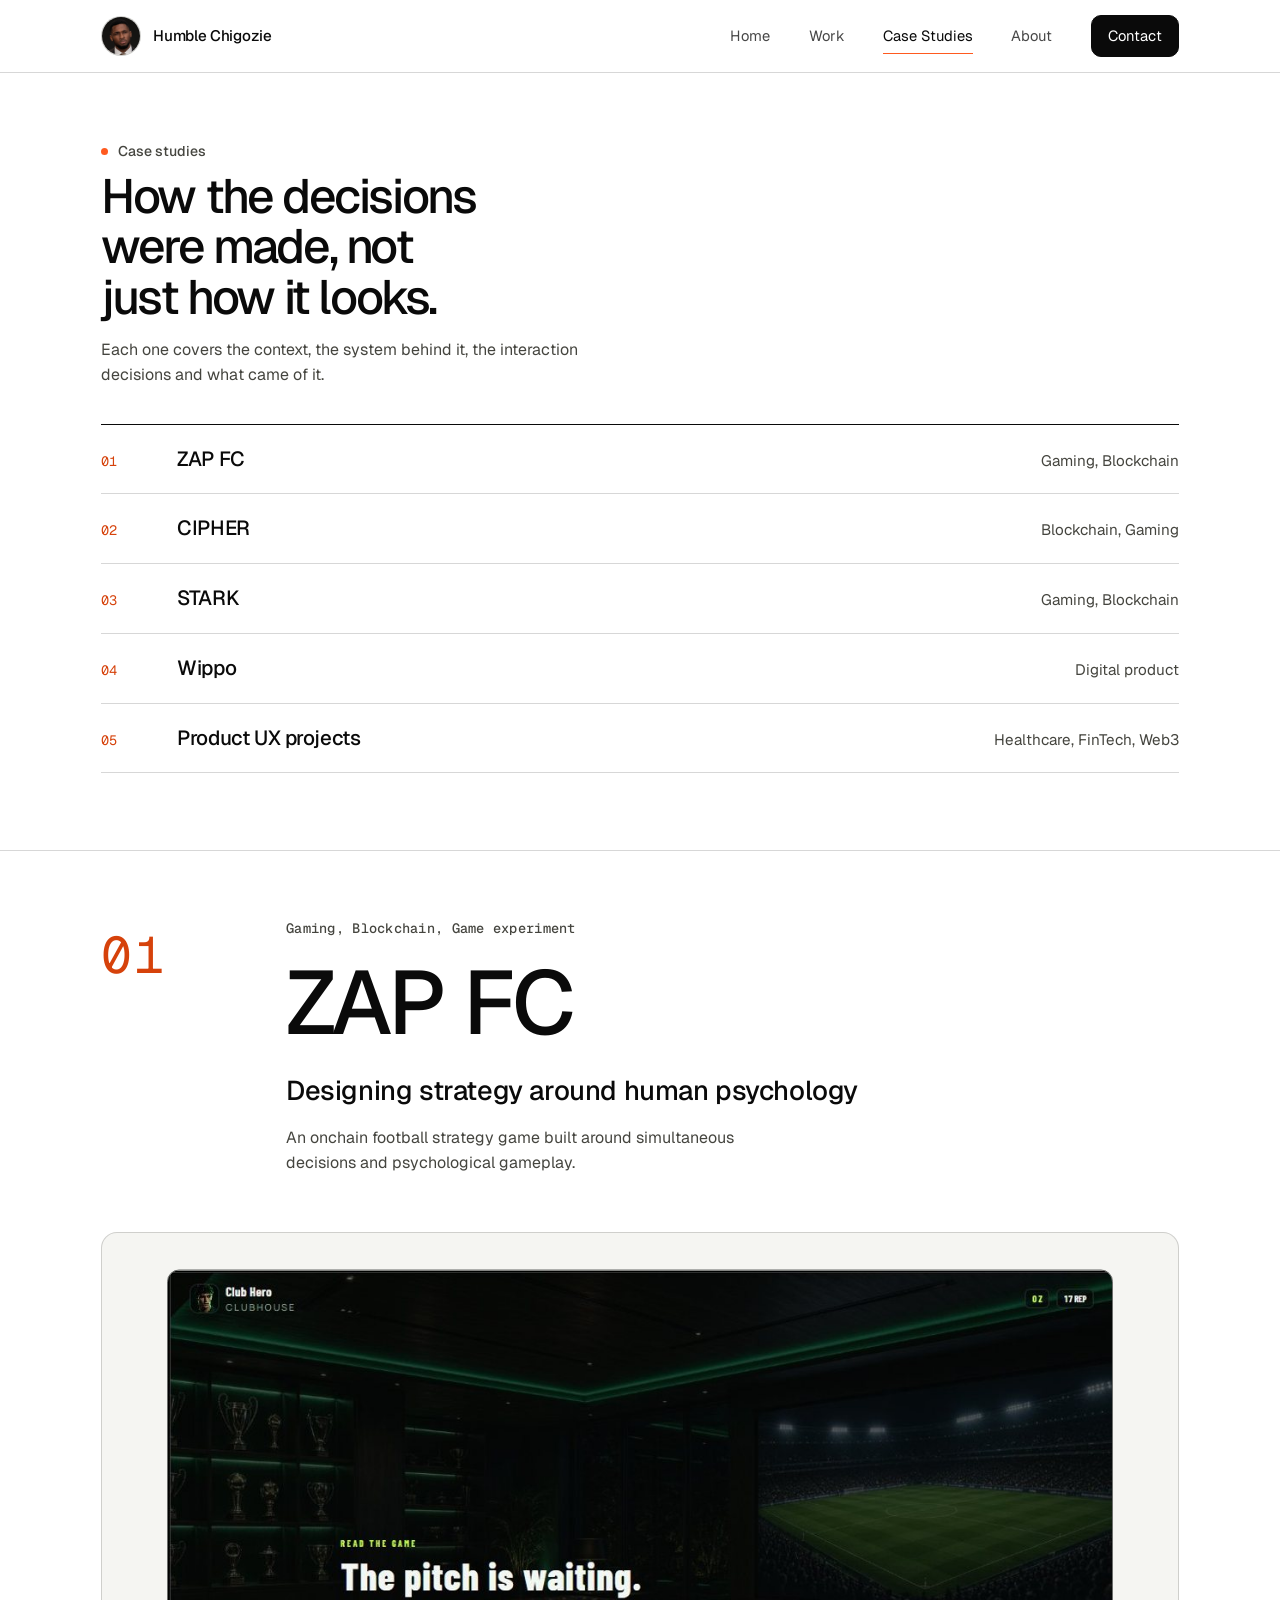
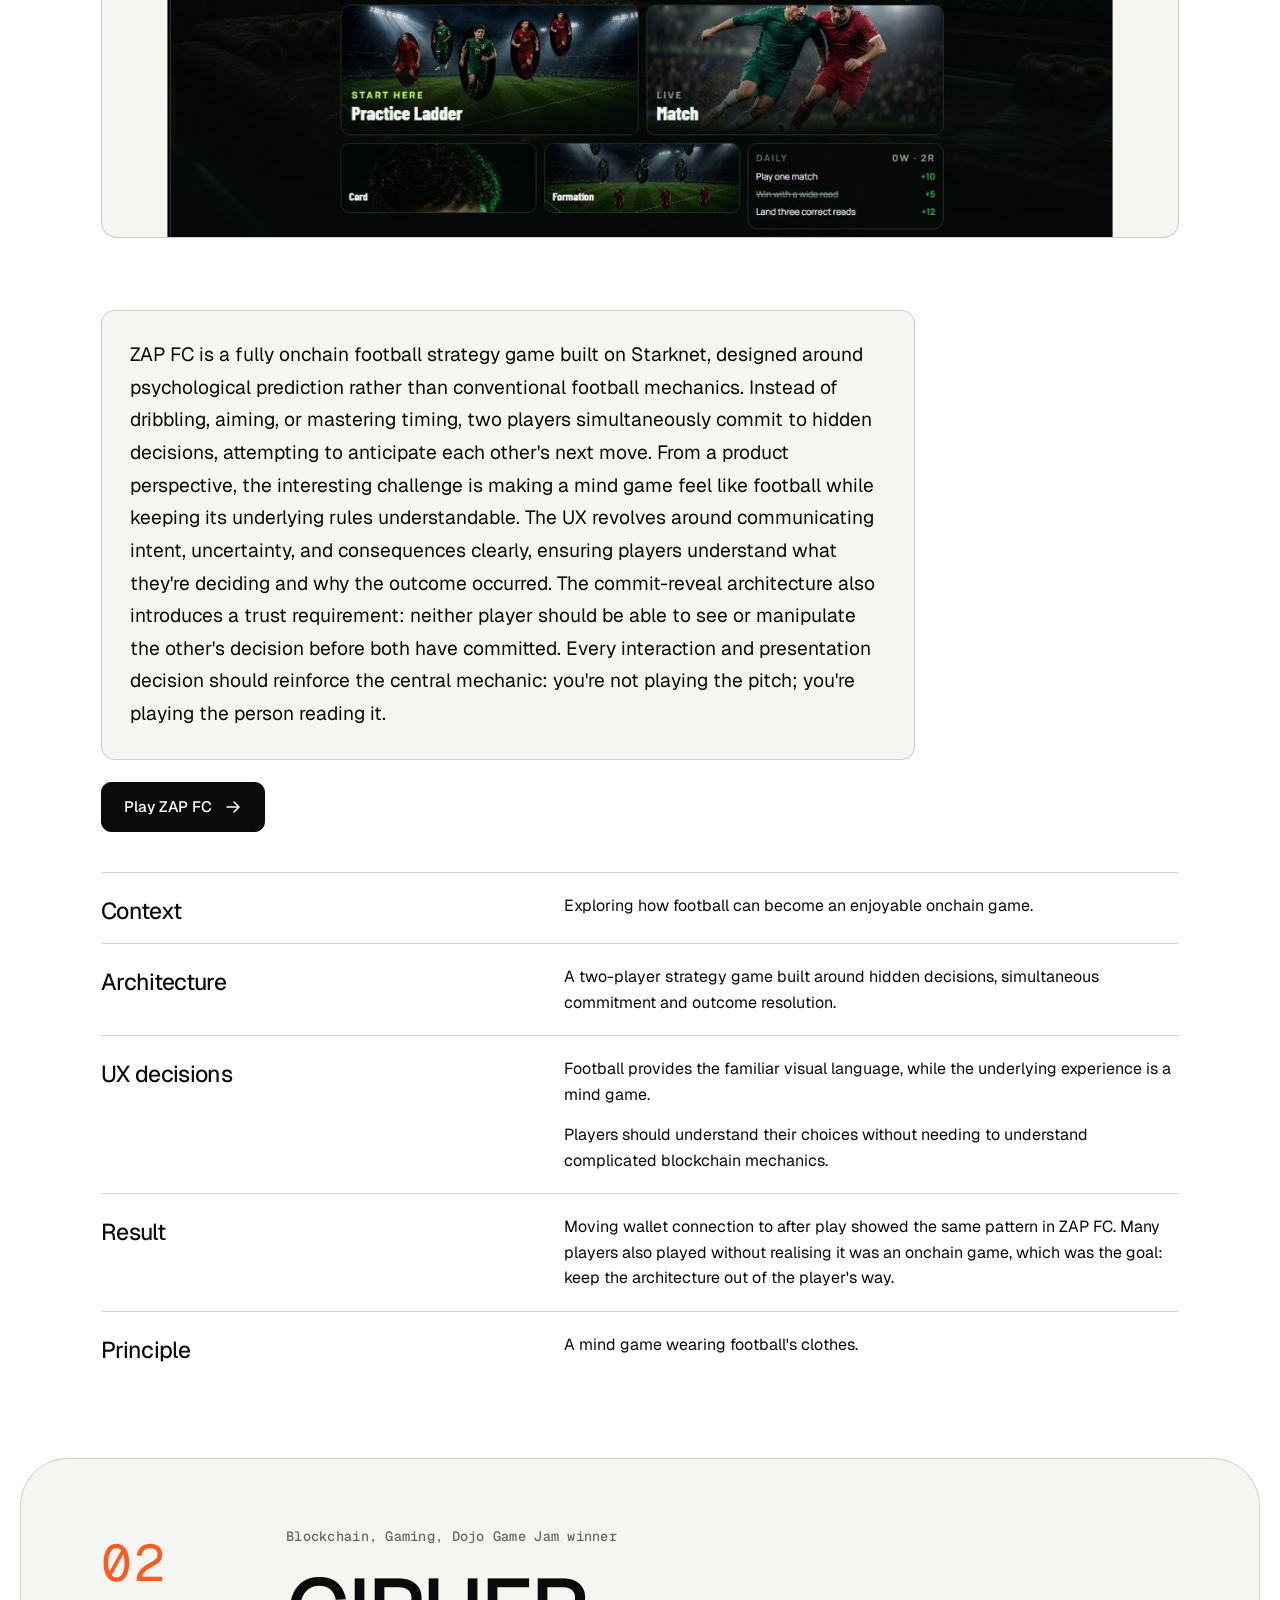
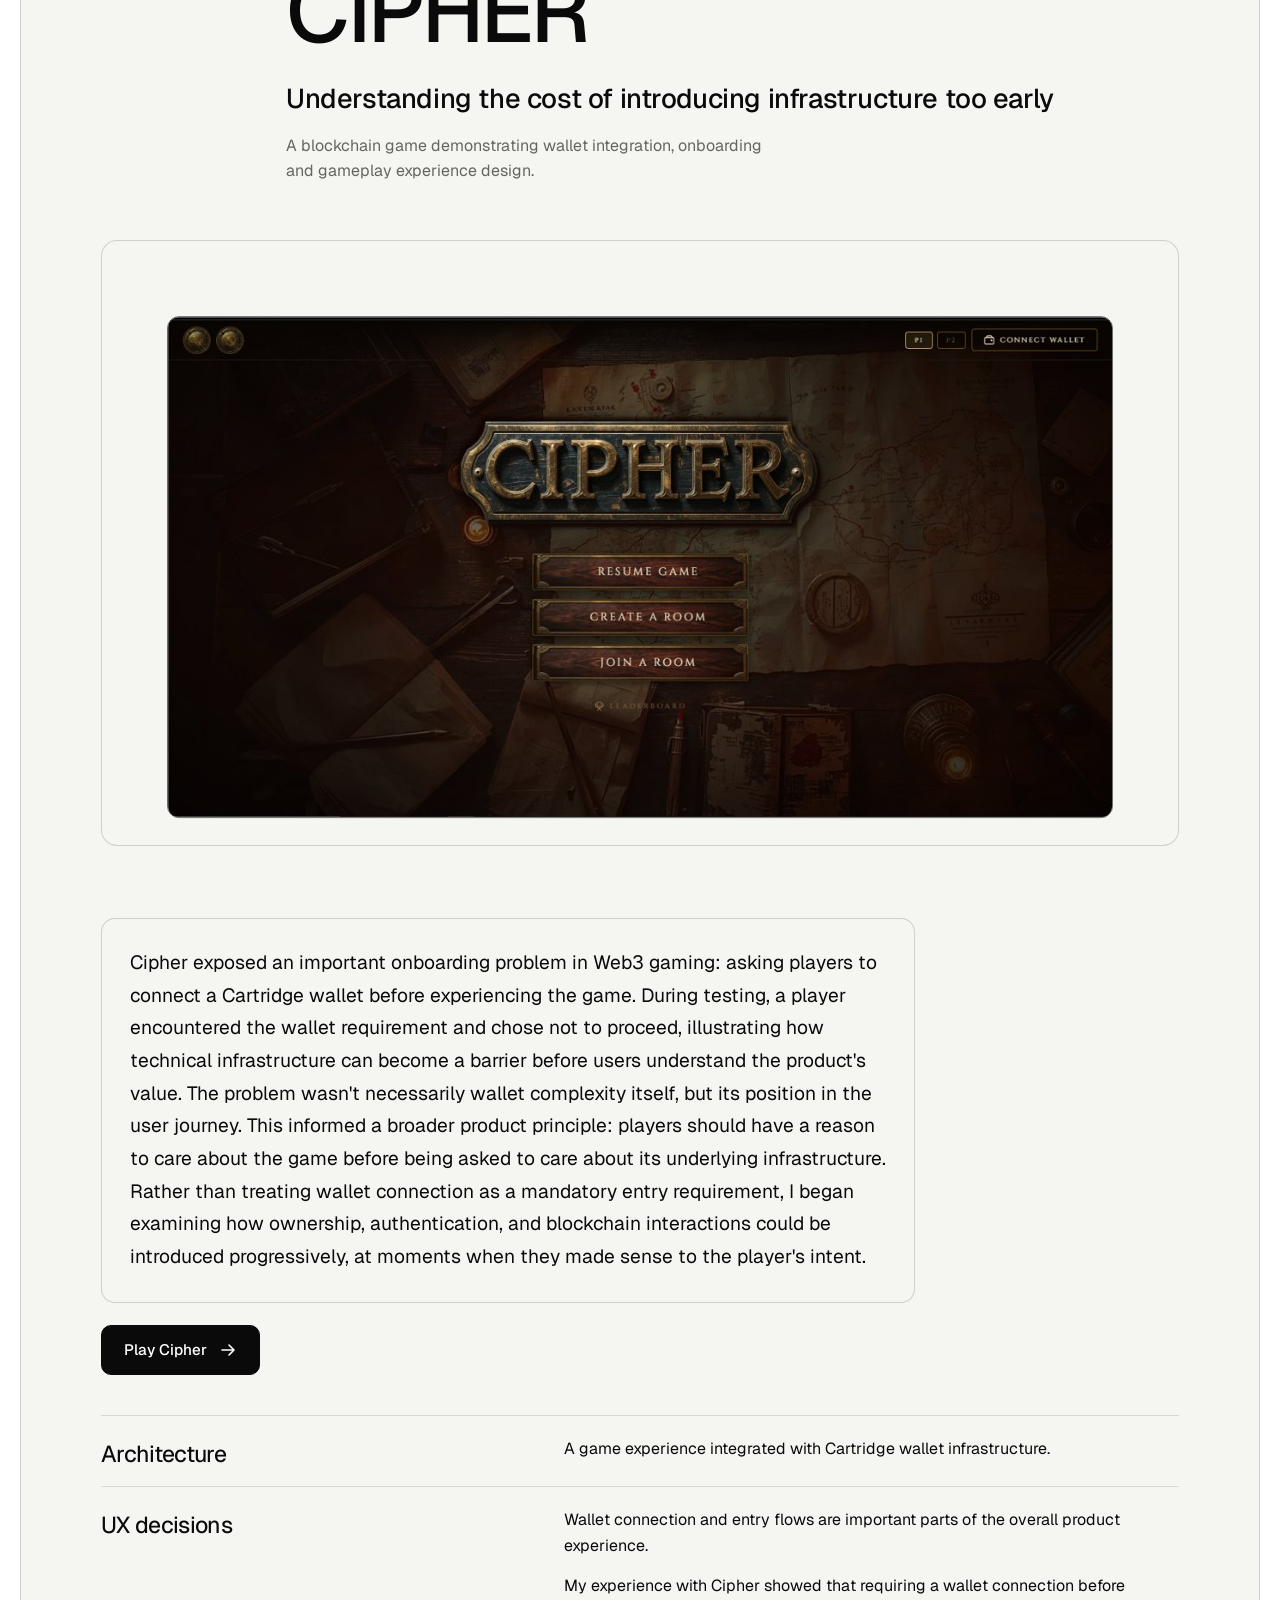
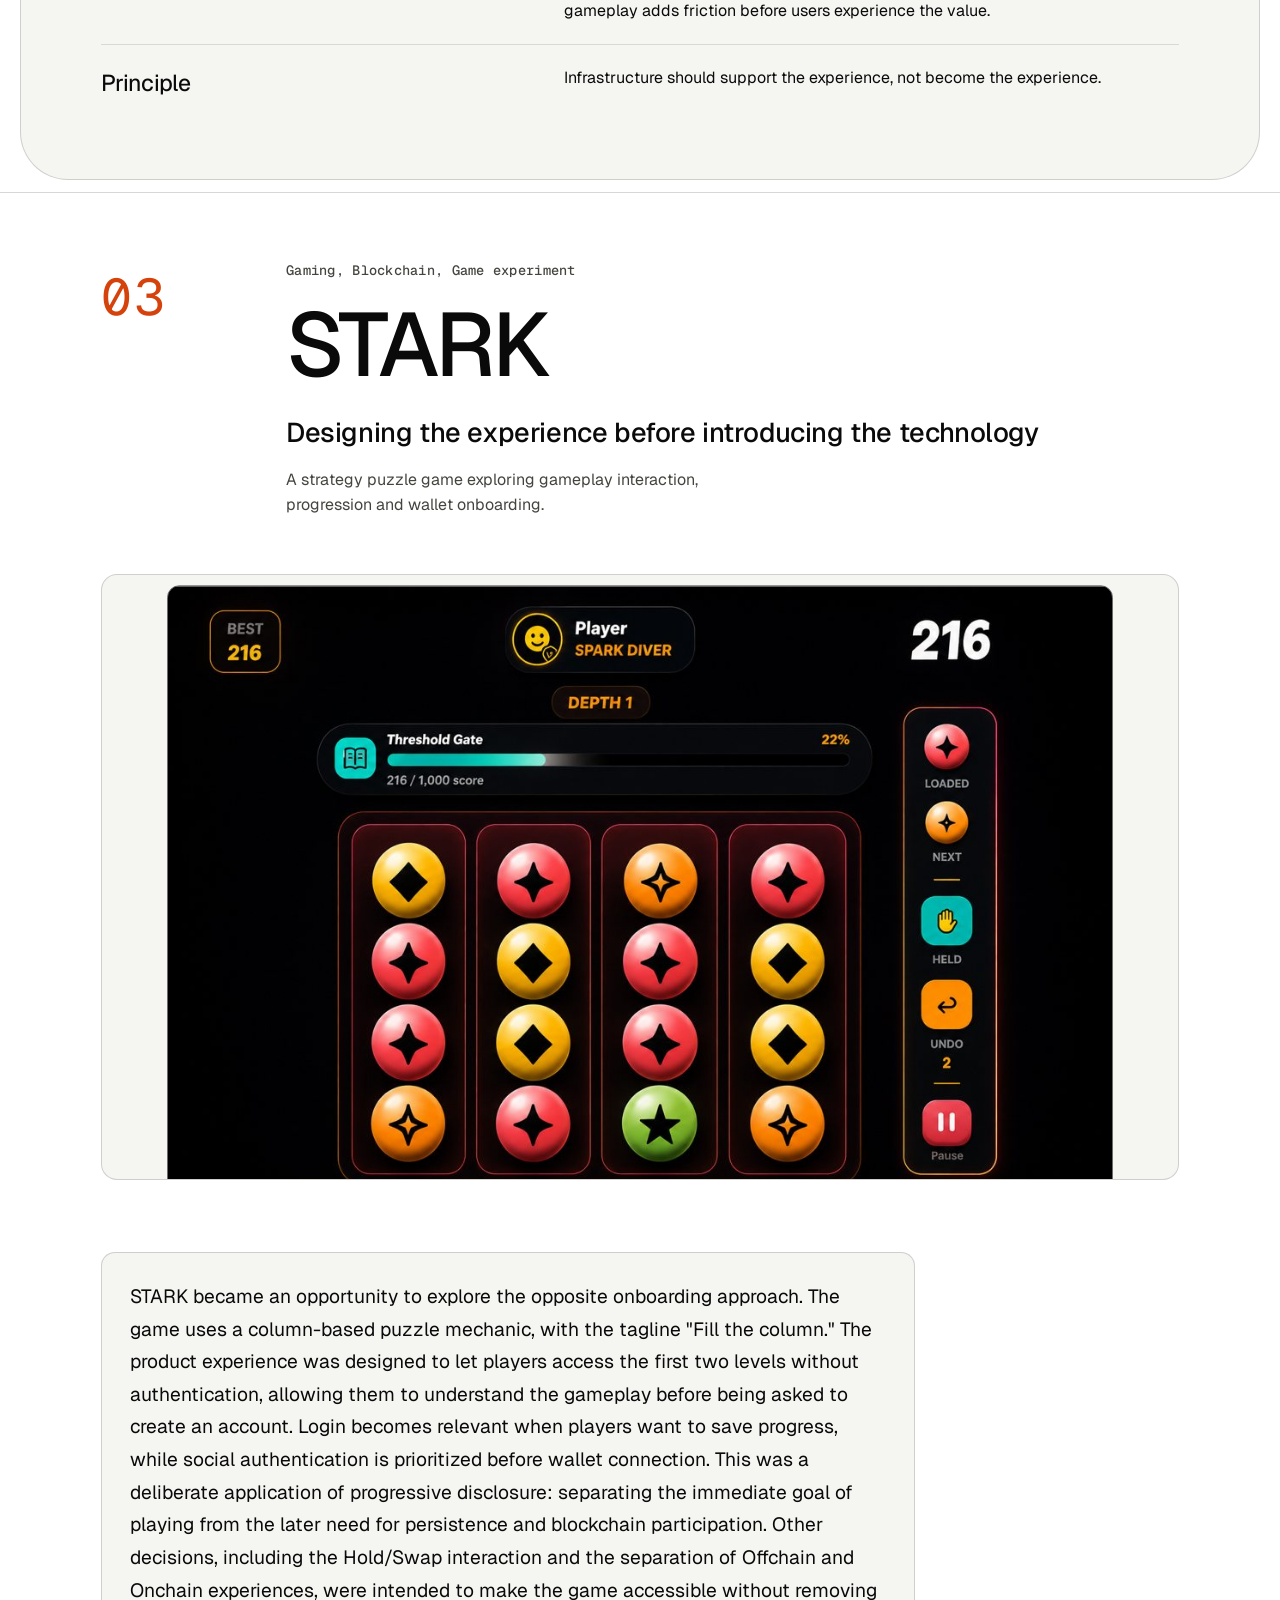
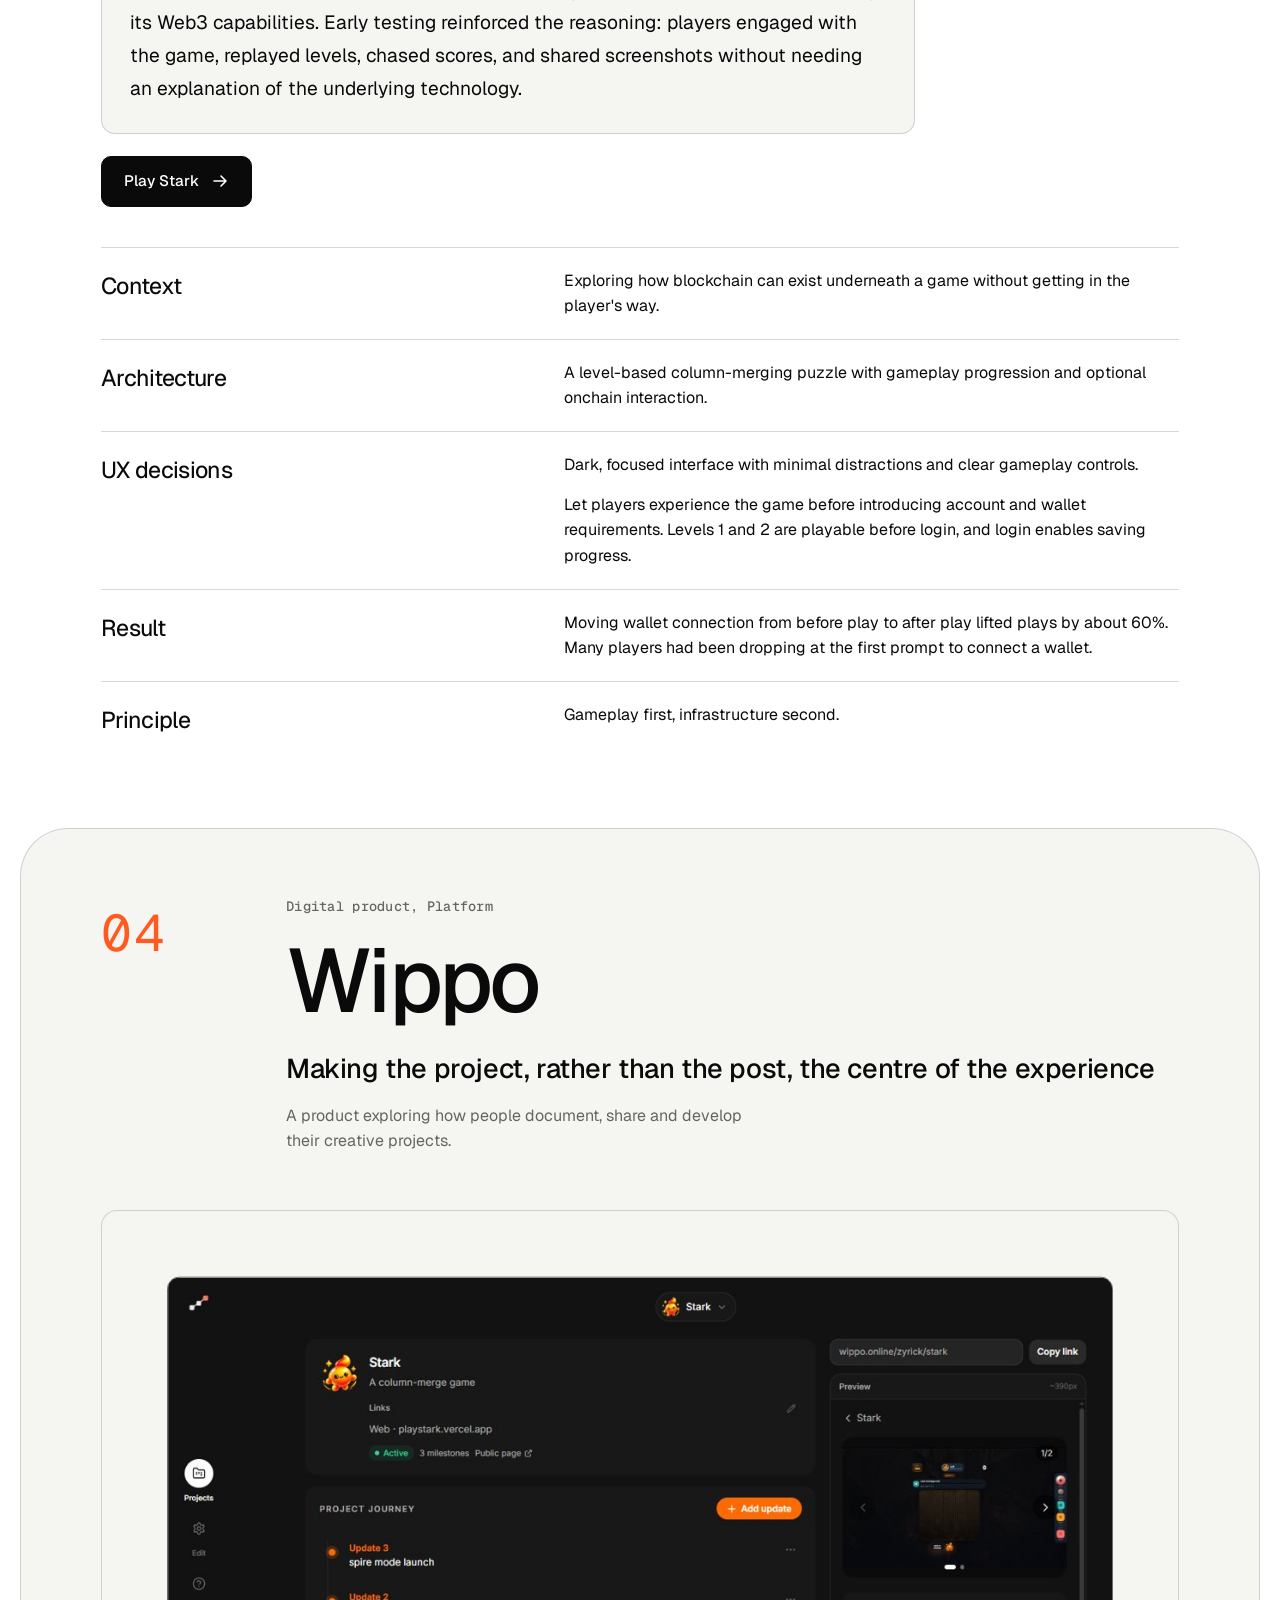
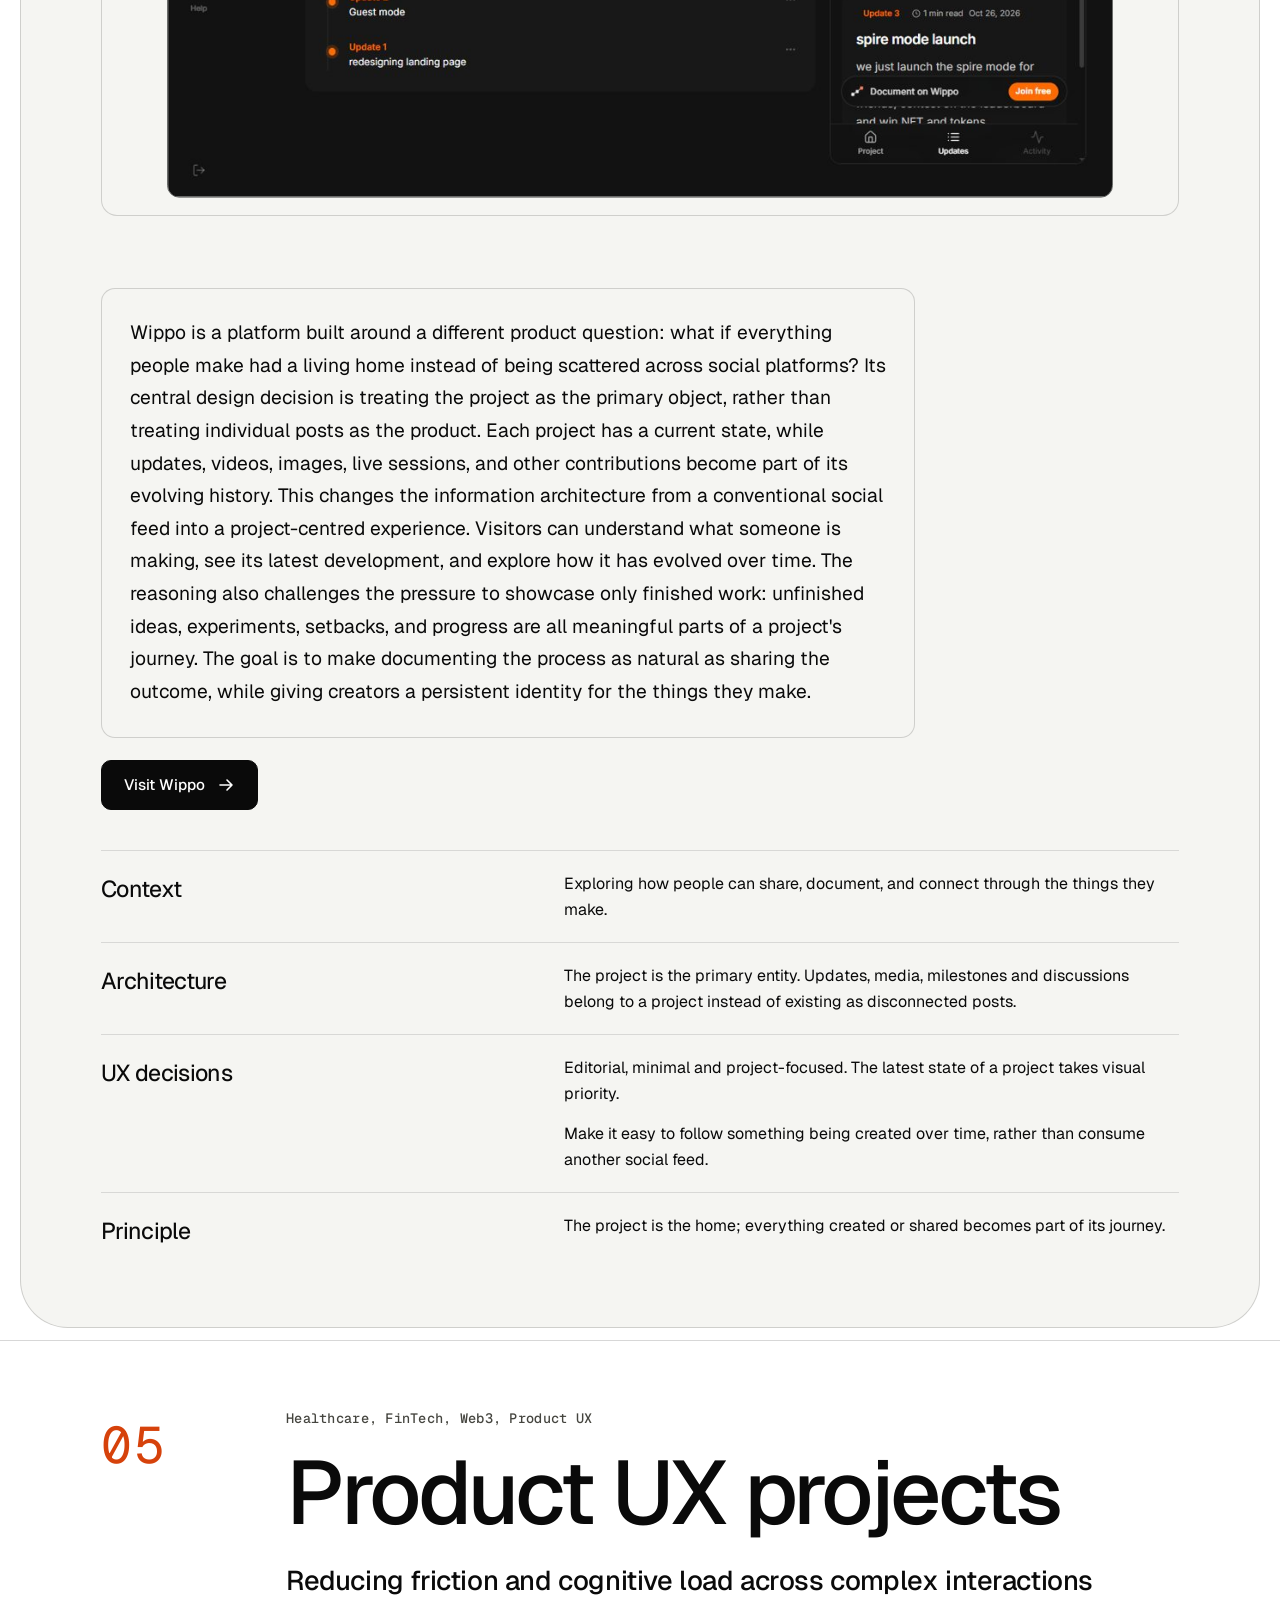
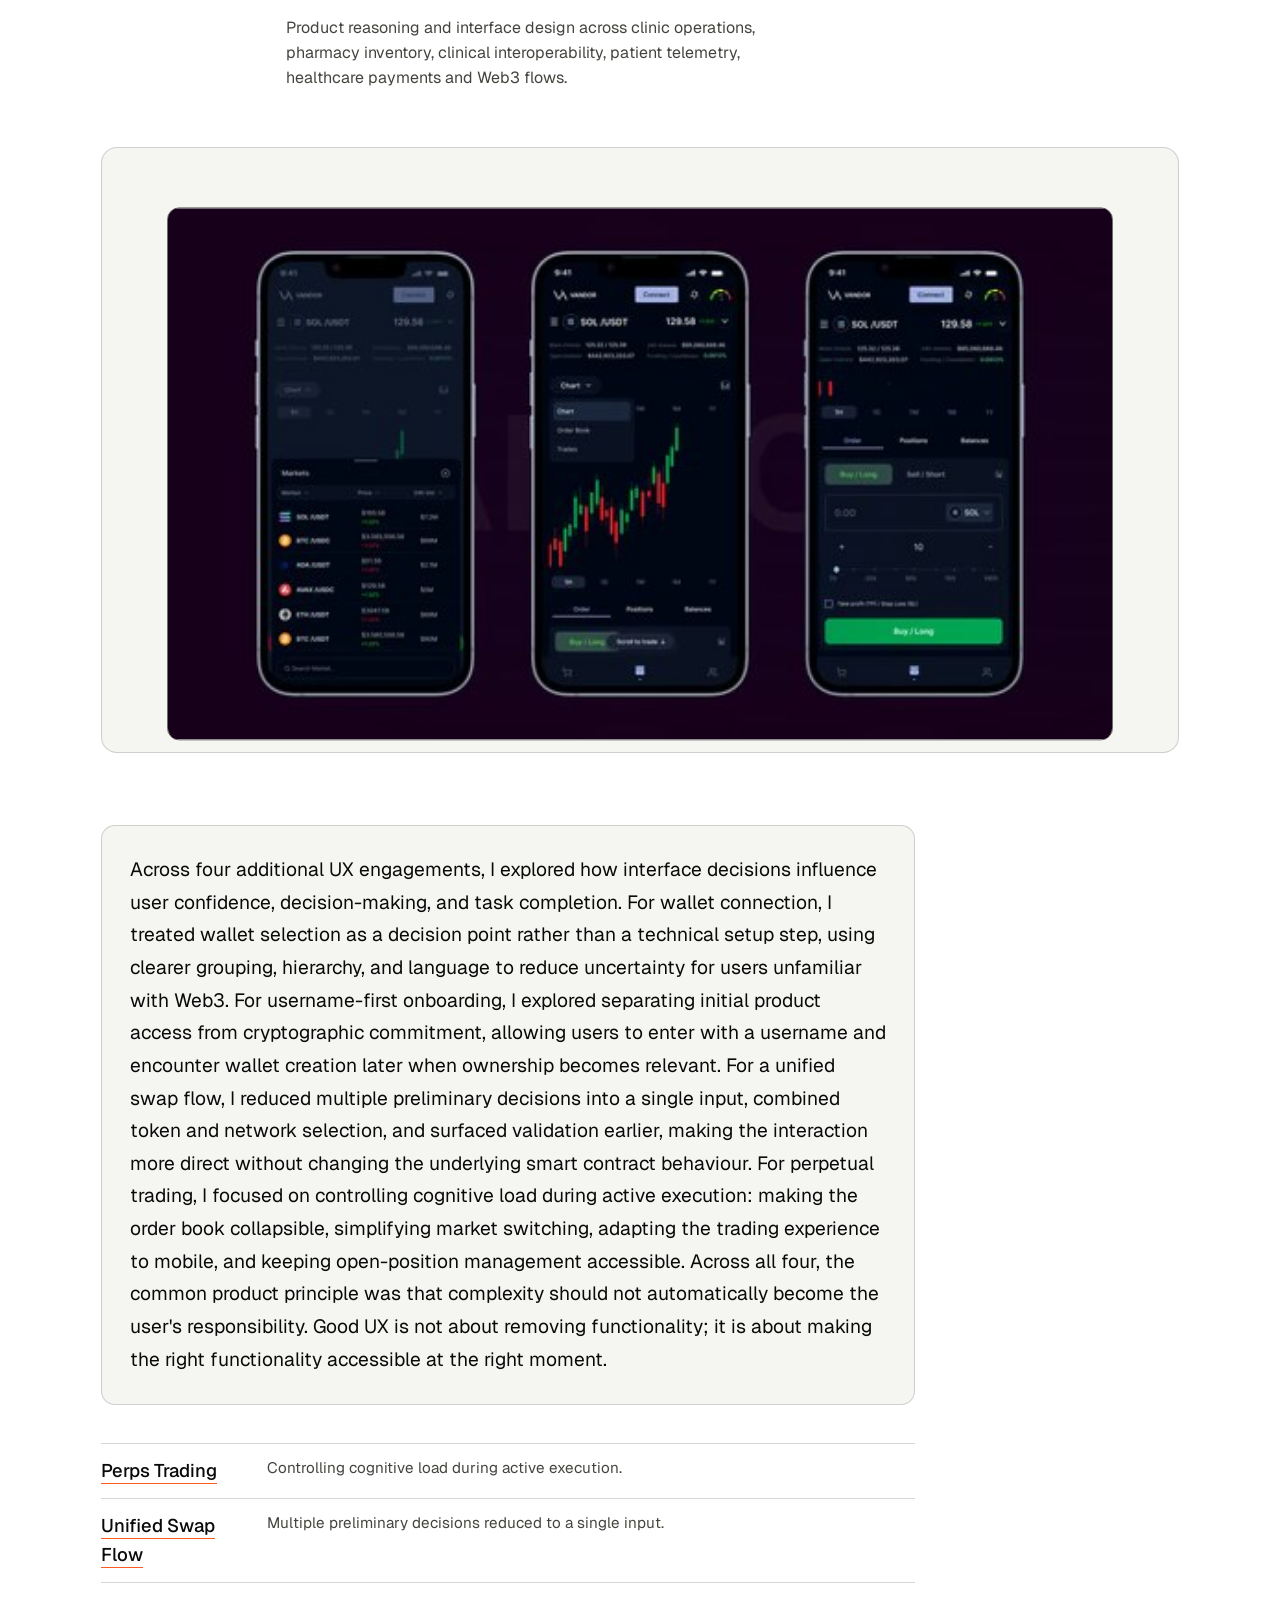
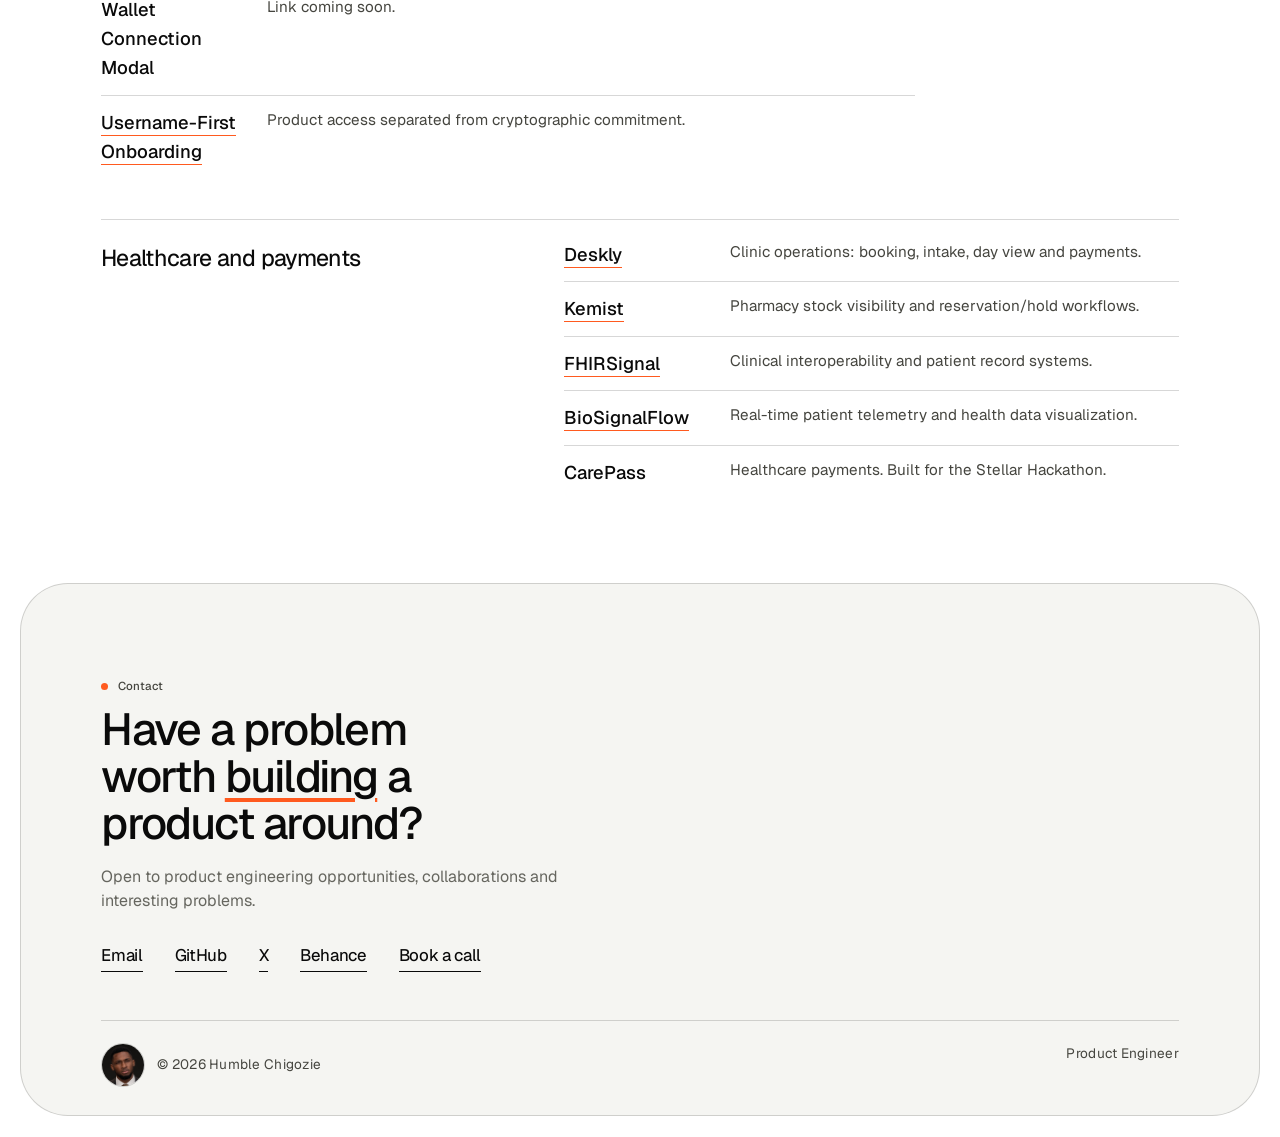
==== case-studies.html @ 437d7ea4 "upgrade portfolio" ====
<!doctype html>
<html lang="en">
<head>
<meta charset="utf-8">
<meta name="viewport" content="width=device-width, initial-scale=1">
<title>Case Studies | Humble Chigozie</title>
<meta name="description" content="Product reasoning, architecture and engineering decisions behind ZAP FC, CIPHER, STARK, Wippo and healthcare products.">
<link rel="canonical" href="https://YOUR-DOMAIN.com/case-studies.html">
<meta property="og:type" content="website">
<meta property="og:title" content="Case Studies, Humble Chigozie">
<meta property="og:description" content="Product reasoning, architecture and engineering decisions behind ZAP FC, CIPHER, STARK, Wippo and healthcare products.">
<meta property="og:url" content="https://YOUR-DOMAIN.com/case-studies.html">
<meta property="og:image" content="https://YOUR-DOMAIN.com/assets/portrait-hero.jpg">
<meta name="twitter:card" content="summary_large_image">
<meta name="theme-color" content="#FFFFFF">
<link rel="icon" type="image/png" sizes="32x32" href="assets/favicon-32.png">
<link rel="icon" type="image/png" sizes="192x192" href="assets/favicon-192.png">
<link rel="apple-touch-icon" href="assets/apple-touch-icon.png">
<link rel="preconnect" href="https://fonts.googleapis.com">
<link rel="preconnect" href="https://fonts.gstatic.com" crossorigin>
<link href="https://fonts.googleapis.com/css2?family=Geist:wght@400;500;600;700&family=Geist+Mono:wght@400;500&display=swap" rel="stylesheet">
<link rel="stylesheet" href="styles.css">
<script type="application/ld+json">{"@context":"https://schema.org","@type":"Person","name":"Humble Chigozie","alternateName":"Zyrick","jobTitle":"Product Engineer","url":"https://YOUR-DOMAIN.com","image":"https://YOUR-DOMAIN.com/assets/portrait-hero.jpg","sameAs":["https://www.behance.net/zyrickux","https://github.com/0xZyrick","https://x.com/humblechigozie_"]}</script>
</head>
<body>
<a class="skip" href="#main">Skip to content</a><header class="site-header">
  <div class="wrap nav">
    <a class="brand" href="index.html" aria-label="Humble Chigozie home"><img class="brand-face" src="assets/favicon-96.png" width="38" height="38" alt=""><span>Humble Chigozie</span></a>
    <button class="nav-toggle" aria-expanded="false" aria-controls="nav-links">Menu</button>
    <nav id="nav-links" class="nav-links" aria-label="Primary">
      <a href="index.html">Home</a>
      <a href="work.html">Work</a>
      <a href="case-studies.html" aria-current="page">Case Studies</a>
      <a href="about.html">About</a>
      <a class="nav-cta" href="#contact">Contact</a>
    </nav>
  </div>
</header>
<main id="main">
<section class="page-head">
  <div class="wrap">
    <span class="eyebrow">Case studies</span>
    <h1>How the decisions were made, not just how it looks.</h1>
    <p class="lede">Each one covers the context, the system behind it, the interaction decisions and what came of it.</p>
  </div>
</section>
<section class="section" style="padding-top:0" aria-label="Case study index">
  <div class="wrap"><nav class="cs-index" aria-label="Case studies">
    <a href="#zap-fc"><span class="n">01</span><span class="t">ZAP FC</span><span class="c">Gaming, Blockchain</span></a>
    <a href="#cipher"><span class="n">02</span><span class="t">CIPHER</span><span class="c">Blockchain, Gaming</span></a>
    <a href="#stark"><span class="n">03</span><span class="t">STARK</span><span class="c">Gaming, Blockchain</span></a>
    <a href="#wippo"><span class="n">04</span><span class="t">Wippo</span><span class="c">Digital product</span></a>
    <a href="#product-ux"><span class="n">05</span><span class="t">Product UX projects</span><span class="c">Healthcare, FinTech, Web3</span></a>
  </nav></div>
</section>
<article id="zap-fc" class="case" aria-labelledby="zap-fc-h">
  <div class="wrap">
    <div class="case-head">
      <span class="num">01</span>
      <div class="title"><span class="label">Gaming, Blockchain, Game experiment</span><h2 id="zap-fc-h">ZAP FC</h2><p class="cs-sub">Designing strategy around human psychology</p><p class="lede">An onchain football strategy game built around simultaneous decisions and psychological gameplay.</p></div>
    </div>
    <div class="wide-shot"><figure class="shot" style="--tone:#FF7849;--tone-ink:#101311">
  <div class="ph" aria-hidden="true"><span>Gaming, Blockchain</span></div>
  <img src="assets/projects/zap-fc.jpg" alt="ZAP FC clubhouse screen with practice ladder and live match" width="1100" height="672" loading="lazy" decoding="async" onerror="this.remove()">
</figure></div>
    <div class="case-body">
      <div class="cs-lead"><p>ZAP FC is a fully onchain football strategy game built on Starknet, designed around psychological prediction rather than conventional football mechanics. Instead of dribbling, aiming, or mastering timing, two players simultaneously commit to hidden decisions, attempting to anticipate each other's next move. From a product perspective, the interesting challenge is making a mind game feel like football while keeping its underlying rules understandable. The UX revolves around communicating intent, uncertainty, and consequences clearly, ensuring players understand what they're deciding and why the outcome occurred. The commit-reveal architecture also introduces a trust requirement: neither player should be able to see or manipulate the other's decision before both have committed. Every interaction and presentation decision should reinforce the central mechanic: you're not playing the pitch; you're playing the person reading it.</p><a class="btn btn-primary" href="https://playzap.vercel.app/" target="_blank" rel="noopener noreferrer">Play ZAP FC <span class="arr"><svg width="18" height="18" viewBox="0 0 18 18" fill="none" aria-hidden="true"><path d="M3 9h12M10 4l5 5-5 5" stroke="currentColor" stroke-width="1.6" stroke-linecap="round" stroke-linejoin="round"/></svg></span></a></div>
      <div class="cs-sec"><div class="k"><h3>Context</h3></div><div class="v"><p>Exploring how football can become an enjoyable onchain game.</p></div></div>
      <div class="cs-sec"><div class="k"><h3>Architecture</h3></div><div class="v"><p>A two-player strategy game built around hidden decisions, simultaneous commitment and outcome resolution.</p></div></div>
      <div class="cs-sec"><div class="k"><h3>UX decisions</h3></div><div class="v"><p>Football provides the familiar visual language, while the underlying experience is a mind game.</p><p>Players should understand their choices without needing to understand complicated blockchain mechanics.</p></div></div>
      <div class="cs-sec"><div class="k"><h3>Result</h3></div><div class="v"><p>Moving wallet connection to after play showed the same pattern in ZAP FC. Many players also played without realising it was an onchain game, which was the goal: keep the architecture out of the player's way.</p></div></div>
      <div class="cs-sec"><div class="k"><h3>Principle</h3></div><div class="v"><p>A mind game wearing football's clothes.</p></div></div>
    </div>
  </div>
</article>
<article id="cipher" class="case dark" aria-labelledby="cipher-h">
  <div class="wrap">
    <div class="case-head">
      <span class="num">02</span>
      <div class="title"><span class="label">Blockchain, Gaming, Dojo Game Jam winner</span><h2 id="cipher-h">CIPHER</h2><p class="cs-sub">Understanding the cost of introducing infrastructure too early</p><p class="lede">A blockchain game demonstrating wallet integration, onboarding and gameplay experience design.</p></div>
    </div>
    <div class="wide-shot"><figure class="shot" style="--tone:#C9B8FF;--tone-ink:#101311">
  <div class="ph" aria-hidden="true"><span>Blockchain, Gaming</span></div>
  <img src="assets/projects/cipher.jpg" alt="Cipher main menu with resume, create a room and join a room" width="1100" height="582" loading="lazy" decoding="async" onerror="this.remove()">
</figure></div>
    <div class="case-body">
      <div class="cs-lead"><p>Cipher exposed an important onboarding problem in Web3 gaming: asking players to connect a Cartridge wallet before experiencing the game. During testing, a player encountered the wallet requirement and chose not to proceed, illustrating how technical infrastructure can become a barrier before users understand the product's value. The problem wasn't necessarily wallet complexity itself, but its position in the user journey. This informed a broader product principle: players should have a reason to care about the game before being asked to care about its underlying infrastructure. Rather than treating wallet connection as a mandatory entry requirement, I began examining how ownership, authentication, and blockchain interactions could be introduced progressively, at moments when they made sense to the player's intent.</p><a class="btn btn-primary" href="https://playcipher.vercel.app/" target="_blank" rel="noopener noreferrer">Play Cipher <span class="arr"><svg width="18" height="18" viewBox="0 0 18 18" fill="none" aria-hidden="true"><path d="M3 9h12M10 4l5 5-5 5" stroke="currentColor" stroke-width="1.6" stroke-linecap="round" stroke-linejoin="round"/></svg></span></a></div>
      <div class="cs-sec"><div class="k"><h3>Architecture</h3></div><div class="v"><p>A game experience integrated with Cartridge wallet infrastructure.</p></div></div>
      <div class="cs-sec"><div class="k"><h3>UX decisions</h3></div><div class="v"><p>Wallet connection and entry flows are important parts of the overall product experience.</p><p>My experience with Cipher showed that requiring a wallet connection before gameplay adds friction before users experience the value.</p></div></div>
      <div class="cs-sec"><div class="k"><h3>Principle</h3></div><div class="v"><p>Infrastructure should support the experience, not become the experience.</p></div></div>
    </div>
  </div>
</article>
<article id="stark" class="case" aria-labelledby="stark-h">
  <div class="wrap">
    <div class="case-head">
      <span class="num">03</span>
      <div class="title"><span class="label">Gaming, Blockchain, Game experiment</span><h2 id="stark-h">STARK</h2><p class="cs-sub">Designing the experience before introducing the technology</p><p class="lede">A strategy puzzle game exploring gameplay interaction, progression and wallet onboarding.</p></div>
    </div>
    <div class="wide-shot"><figure class="shot" style="--tone:#23304A;--tone-ink:#F4F1E9">
  <div class="ph" aria-hidden="true"><span>Gaming, Blockchain</span></div>
  <img src="assets/projects/stark.jpg" alt="Stark column puzzle game board" width="1100" height="733" loading="lazy" decoding="async" onerror="this.remove()">
</figure></div>
    <div class="case-body">
      <div class="cs-lead"><p>STARK became an opportunity to explore the opposite onboarding approach. The game uses a column-based puzzle mechanic, with the tagline "Fill the column." The product experience was designed to let players access the first two levels without authentication, allowing them to understand the gameplay before being asked to create an account. Login becomes relevant when players want to save progress, while social authentication is prioritized before wallet connection. This was a deliberate application of progressive disclosure: separating the immediate goal of playing from the later need for persistence and blockchain participation. Other decisions, including the Hold/Swap interaction and the separation of Offchain and Onchain experiences, were intended to make the game accessible without removing its Web3 capabilities. Early testing reinforced the reasoning: players engaged with the game, replayed levels, chased scores, and shared screenshots without needing an explanation of the underlying technology.</p><a class="btn btn-primary" href="https://playstark.vercel.app/" target="_blank" rel="noopener noreferrer">Play Stark <span class="arr"><svg width="18" height="18" viewBox="0 0 18 18" fill="none" aria-hidden="true"><path d="M3 9h12M10 4l5 5-5 5" stroke="currentColor" stroke-width="1.6" stroke-linecap="round" stroke-linejoin="round"/></svg></span></a></div>
      <div class="cs-sec"><div class="k"><h3>Context</h3></div><div class="v"><p>Exploring how blockchain can exist underneath a game without getting in the player's way.</p></div></div>
      <div class="cs-sec"><div class="k"><h3>Architecture</h3></div><div class="v"><p>A level-based column-merging puzzle with gameplay progression and optional onchain interaction.</p></div></div>
      <div class="cs-sec"><div class="k"><h3>UX decisions</h3></div><div class="v"><p>Dark, focused interface with minimal distractions and clear gameplay controls.</p><p>Let players experience the game before introducing account and wallet requirements. Levels 1 and 2 are playable before login, and login enables saving progress.</p></div></div>
      <div class="cs-sec"><div class="k"><h3>Result</h3></div><div class="v"><p>Moving wallet connection from before play to after play lifted plays by about 60%. Many players had been dropping at the first prompt to connect a wallet.</p></div></div>
      <div class="cs-sec"><div class="k"><h3>Principle</h3></div><div class="v"><p>Gameplay first, infrastructure second.</p></div></div>
    </div>
  </div>
</article>
<article id="wippo" class="case dark" aria-labelledby="wippo-h">
  <div class="wrap">
    <div class="case-head">
      <span class="num">04</span>
      <div class="title"><span class="label">Digital product, Platform</span><h2 id="wippo-h">Wippo</h2><p class="cs-sub">Making the project, rather than the post, the centre of the experience</p><p class="lede">A product exploring how people document, share and develop their creative projects.</p></div>
    </div>
    <div class="wide-shot"><figure class="shot" style="--tone:#F4B8C9;--tone-ink:#101311">
  <div class="ph" aria-hidden="true"><span>Digital product</span></div>
  <img src="assets/projects/wippo.jpg" alt="Wippo project page showing the Stark project journey" width="1100" height="604" loading="lazy" decoding="async" onerror="this.remove()">
</figure></div>
    <div class="case-body">
      <div class="cs-lead"><p>Wippo is a platform built around a different product question: what if everything people make had a living home instead of being scattered across social platforms? Its central design decision is treating the project as the primary object, rather than treating individual posts as the product. Each project has a current state, while updates, videos, images, live sessions, and other contributions become part of its evolving history. This changes the information architecture from a conventional social feed into a project-centred experience. Visitors can understand what someone is making, see its latest development, and explore how it has evolved over time. The reasoning also challenges the pressure to showcase only finished work: unfinished ideas, experiments, setbacks, and progress are all meaningful parts of a project's journey. The goal is to make documenting the process as natural as sharing the outcome, while giving creators a persistent identity for the things they make.</p><a class="btn btn-primary" href="https://wippo.com/" target="_blank" rel="noopener noreferrer">Visit Wippo <span class="arr"><svg width="18" height="18" viewBox="0 0 18 18" fill="none" aria-hidden="true"><path d="M3 9h12M10 4l5 5-5 5" stroke="currentColor" stroke-width="1.6" stroke-linecap="round" stroke-linejoin="round"/></svg></span></a></div>
      <div class="cs-sec"><div class="k"><h3>Context</h3></div><div class="v"><p>Exploring how people can share, document, and connect through the things they make.</p></div></div>
      <div class="cs-sec"><div class="k"><h3>Architecture</h3></div><div class="v"><p>The project is the primary entity. Updates, media, milestones and discussions belong to a project instead of existing as disconnected posts.</p></div></div>
      <div class="cs-sec"><div class="k"><h3>UX decisions</h3></div><div class="v"><p>Editorial, minimal and project-focused. The latest state of a project takes visual priority.</p><p>Make it easy to follow something being created over time, rather than consume another social feed.</p></div></div>
      <div class="cs-sec"><div class="k"><h3>Principle</h3></div><div class="v"><p>The project is the home; everything created or shared becomes part of its journey.</p></div></div>
    </div>
  </div>
</article>
<article id="product-ux" class="case" aria-labelledby="product-ux-h">
  <div class="wrap">
    <div class="case-head">
      <span class="num">05</span>
      <div class="title"><span class="label">Healthcare, FinTech, Web3, Product UX</span><h2 id="product-ux-h">Product UX projects</h2><p class="cs-sub">Reducing friction and cognitive load across complex interactions</p><p class="lede">Product reasoning and interface design across clinic operations, pharmacy inventory, clinical interoperability, patient telemetry, healthcare payments and Web3 flows.</p></div>
    </div>
    <div class="wide-shot"><figure class="shot" style="--tone:#BFE3CC;--tone-ink:#101311">
  <div class="ph" aria-hidden="true"><span>Deskly, Kemist, FHIRSignal, BioSignalFlow, CarePass</span></div>
  <img src="assets/projects/product-ux.jpg" alt="Mobile perpetual trading interface" width="512" height="288" loading="lazy" decoding="async" onerror="this.remove()">
</figure></div>
    <div class="case-body">
      <div class="cs-lead"><p>Across four additional UX engagements, I explored how interface decisions influence user confidence, decision-making, and task completion. For wallet connection, I treated wallet selection as a decision point rather than a technical setup step, using clearer grouping, hierarchy, and language to reduce uncertainty for users unfamiliar with Web3. For username-first onboarding, I explored separating initial product access from cryptographic commitment, allowing users to enter with a username and encounter wallet creation later when ownership becomes relevant. For a unified swap flow, I reduced multiple preliminary decisions into a single input, combined token and network selection, and surfaced validation earlier, making the interaction more direct without changing the underlying smart contract behaviour. For perpetual trading, I focused on controlling cognitive load during active execution: making the order book collapsible, simplifying market switching, adapting the trading experience to mobile, and keeping open-position management accessible. Across all four, the common product principle was that complexity should not automatically become the user's responsibility. Good UX is not about removing functionality; it is about making the right functionality accessible at the right moment.</p><ul class="sublist"><li><b><a class="link" href="https://vandorprep.vercel.app/" target="_blank" rel="noopener noreferrer">Perps Trading</a></b><span>Controlling cognitive load during active execution.</span></li><li><b><a class="link" href="https://clove-lemon.vercel.app/" target="_blank" rel="noopener noreferrer">Unified Swap Flow</a></b><span>Multiple preliminary decisions reduced to a single input.</span></li><li><b>Wallet Connection Modal</b><span>Link coming soon.</span></li><li><b><a class="link" href="https://zyrick.framer.website/works/onboarding" target="_blank" rel="noopener noreferrer">Username-First Onboarding</a></b><span>Product access separated from cryptographic commitment.</span></li></ul></div>
      <div class="cs-sec"><div class="k"><h3>Healthcare and payments</h3></div><div class="v"><ul class="sublist"><li><b><a class="link" href="https://desklyhq.vercel.app/" target="_blank" rel="noopener noreferrer">Deskly</a></b><span>Clinic operations: booking, intake, day view and payments.</span></li><li><b><a class="link" href="https://kemistapp.vercel.app/" target="_blank" rel="noopener noreferrer">Kemist</a></b><span>Pharmacy stock visibility and reservation/hold workflows.</span></li><li><b><a class="link" href="https://fhirsignal.vercel.app/" target="_blank" rel="noopener noreferrer">FHIRSignal</a></b><span>Clinical interoperability and patient record systems.</span></li><li><b><a class="link" href="https://biosignalflow.vercel.app/" target="_blank" rel="noopener noreferrer">BioSignalFlow</a></b><span>Real-time patient telemetry and health data visualization.</span></li><li><b>CarePass</b><span>Healthcare payments. Built for the Stellar Hackathon.</span></li></ul></div></div>
    </div>
  </div>
</article>
</main>
<section id="contact" class="contact dark" aria-labelledby="contact-h">
  <div class="wrap">
    <span class="eyebrow">Contact</span>
    <h2 id="contact-h">Have a problem worth <span class="accent-em">building</span> a product around?</h2>
    <p class="lede">Open to product engineering opportunities, collaborations and interesting problems.</p>
    <div class="contact-links">
      <a href="mailto:justzyrick@gmail.com">Email</a>
      <a href="https://github.com/0xZyrick" target="_blank" rel="noopener noreferrer">GitHub</a>
      <a href="https://x.com/humblechigozie_" target="_blank" rel="noopener noreferrer">X</a>
      <a href="https://www.behance.net/zyrickux" target="_blank" rel="noopener noreferrer">Behance</a>
      <a href="https://calendly.com/humblechigozie/30min" target="_blank" rel="noopener noreferrer">Book a call</a>
      <!-- TODO: add a LinkedIn link here if you have one (none was in the old portfolio) -->
    </div>
    <div class="foot"><span class="foot-id"><img src="assets/favicon-96.png" width="44" height="44" alt=""><span>© <span id="year">2026</span> Humble Chigozie</span></span><span>Product Engineer</span></div>
  </div>
</section>
<script src="main.js" defer></script>
</body>
</html>
---- styles.css ----
/* ==========================================================
   Humble Chigozie — Portfolio
   Design tokens → base → layout → components → pages
   ========================================================== */

:root {
  --bg: #F4F1E9;
  --bg-deep: #EAE5D8;
  --ink: #101311;
  --muted: #5B5F5A;
  --line: rgba(16, 19, 17, .16);
  --accent: #FF7849;
  --accent-ink: #B33F14;      /* accessible orange for small text on cream */
  --on-dark: #F4F1E9;
  --on-dark-muted: #A9ADA6;
  --line-dark: rgba(244, 241, 233, .18);

  --font-display: "Fraunces", "Iowan Old Style", Georgia, serif;
  --font-body: "Instrument Sans", system-ui, -apple-system, "Segoe UI", sans-serif;

  --gutter: clamp(20px, 4vw, 56px);
  --max: 1280px;
  --radius: 14px;
  --ease: cubic-bezier(.2, .7, .2, 1);
}

*, *::before, *::after { box-sizing: border-box; }
html { scroll-behavior: smooth; -webkit-text-size-adjust: 100%; }
body {
  margin: 0;
  background: var(--bg);
  color: var(--ink);
  font-family: var(--font-body);
  font-size: 1.0625rem;
  line-height: 1.6;
  -webkit-font-smoothing: antialiased;
}
img, svg { max-width: 100%; display: block; }
a { color: inherit; }
h1, h2, h3, p, ul, ol, figure { margin: 0; }
ul, ol { padding: 0; list-style: none; }
button { font: inherit; color: inherit; }
:focus-visible { outline: 2px solid var(--accent-ink); outline-offset: 3px; border-radius: 4px; }
.dark :focus-visible { outline-color: var(--accent); }
::selection { background: var(--accent); color: var(--ink); }

.skip {
  position: absolute; left: 12px; top: -60px; z-index: 100;
  background: var(--ink); color: var(--bg); padding: 10px 16px; border-radius: 8px;
}
.skip:focus { top: 12px; }
.sr-only {
  position: absolute; width: 1px; height: 1px; overflow: hidden;
  clip: rect(0 0 0 0); white-space: nowrap;
}

.wrap { width: 100%; max-width: var(--max); margin-inline: auto; padding-inline: var(--gutter); }
section { position: relative; }
.section { padding-block: clamp(72px, 11vw, 150px); }

/* ---------- Type ---------- */
.display, h1, h2, h3 { font-family: var(--font-display); font-weight: 400; letter-spacing: -.025em; line-height: 1.04; }
h1 { font-size: clamp(2.7rem, 7.4vw, 6.4rem); letter-spacing: -.035em; line-height: .98; }
h2 { font-size: clamp(2rem, 4.6vw, 3.9rem); }
h3 { font-size: clamp(1.4rem, 2.2vw, 1.9rem); letter-spacing: -.02em; line-height: 1.12; }
em { font-style: italic; font-variation-settings: "SOFT" 100; }
.accent-em { font-style: italic; color: var(--accent-ink); }
.dark .accent-em { color: var(--accent); }

.eyebrow, .label {
  font-size: .75rem; font-weight: 600; letter-spacing: .14em; text-transform: uppercase;
}
.eyebrow { display: inline-flex; align-items: center; gap: 10px; }
.eyebrow::before { content: ""; width: 8px; height: 8px; background: var(--accent); display: inline-block; }
.label { color: var(--muted); }
.dark .label { color: var(--on-dark-muted); }
.lede { font-size: clamp(1.1rem, 1.6vw, 1.3rem); color: var(--muted); max-width: 52ch; }
.dark .lede { color: var(--on-dark-muted); }

/* ---------- Buttons / links ---------- */
.btn {
  display: inline-flex; align-items: center; gap: 12px;
  padding: 15px 24px; border-radius: 999px; text-decoration: none; font-weight: 600; font-size: .98rem;
  border: 1.5px solid var(--ink); transition: background .25s var(--ease), color .25s var(--ease), transform .25s var(--ease);
}
.btn .arr { transition: transform .25s var(--ease); }
.btn:hover .arr { transform: translateX(4px); }
.btn-primary { background: var(--ink); color: var(--bg); }
.btn-primary:hover { background: var(--accent); border-color: var(--accent); color: var(--ink); }
.btn-ghost:hover { background: var(--ink); color: var(--bg); }
.dark .btn { border-color: var(--on-dark); }
.dark .btn-primary { background: var(--accent); border-color: var(--accent); color: var(--ink); }
.dark .btn-primary:hover { background: var(--on-dark); border-color: var(--on-dark); }

.link {
  text-decoration: none; background: linear-gradient(var(--accent), var(--accent)) 0 100% / 100% 2px no-repeat;
  padding-bottom: 2px; transition: background-size .25s var(--ease);
}
.link:hover { background-size: 100% 100%; }

/* ---------- Header ---------- */
.site-header {
  position: sticky; top: 0; z-index: 50;
  background: color-mix(in srgb, var(--bg) 88%, transparent);
  backdrop-filter: blur(10px);
  border-bottom: 1px solid var(--line);
}
.nav { display: flex; align-items: center; justify-content: space-between; height: 68px; }
.brand { font-family: var(--font-display); font-size: 1.25rem; letter-spacing: -.02em; text-decoration: none; }
.brand b { color: var(--accent-ink); font-weight: 400; }
.nav-links { display: flex; align-items: center; gap: clamp(18px, 3vw, 40px); }
.nav-links a { text-decoration: none; font-size: .95rem; position: relative; padding-block: 6px; }
.nav-links a:not(.nav-cta)::after {
  content: ""; position: absolute; left: 0; right: 0; bottom: 0; height: 2px; background: var(--accent);
  transform: scaleX(0); transform-origin: left; transition: transform .3s var(--ease);
}
.nav-links a:hover::after, .nav-links a[aria-current="page"]::after { transform: scaleX(1); }
.nav-cta { background: var(--ink); color: var(--bg); padding: 9px 18px !important; border-radius: 999px; transition: background .25s; }
.nav-cta:hover { background: var(--accent); color: var(--ink); }
.nav-toggle { display: none; background: none; border: 1.5px solid var(--ink); border-radius: 999px; padding: 8px 16px; cursor: pointer; font-size: .9rem; }

@media (max-width: 760px) {
  .nav-toggle { display: inline-block; }
  .nav-links {
    position: absolute; inset: 68px 0 auto 0; background: var(--bg); border-bottom: 1px solid var(--line);
    flex-direction: column; align-items: flex-start; gap: 0; padding: 8px var(--gutter) 24px;
    display: none;
  }
  .nav-links.open { display: flex; }
  .nav-links a { width: 100%; padding: 16px 0; font-family: var(--font-display); font-size: 1.7rem; border-bottom: 1px solid var(--line); }
  .nav-links a::after { display: none; }
  .nav-cta { margin-top: 18px; text-align: center; font-family: var(--font-body) !important; font-size: 1rem !important; width: auto !important; padding: 12px 22px !important; border-bottom: 0 !important; }
}

/* ---------- Hero ---------- */
.hero { padding-block: clamp(48px, 8vw, 110px) clamp(64px, 9vw, 120px); }
.hero-grid { display: grid; grid-template-columns: repeat(12, 1fr); gap: 0 clamp(16px, 2.4vw, 32px); align-items: end; }
.hero-copy { grid-column: 1 / span 7; }
.hero h1 { margin-block: 28px 32px; }
.hero .lede { margin-bottom: 40px; }
.cta-row { display: flex; flex-wrap: wrap; gap: 14px; }
.hero-visual { grid-column: 8 / -1; }
.hero-strip {
  margin-top: clamp(56px, 8vw, 100px); border-top: 1px solid var(--ink); padding-top: 22px;
  display: flex; flex-wrap: wrap; gap: 10px 28px; justify-content: space-between;
  font-size: .9rem;
}
.hero-strip strong { font-family: var(--font-display); font-weight: 400; font-size: 1.15rem; letter-spacing: -.01em; }

@media (max-width: 960px) {
  .hero-copy, .hero-visual { grid-column: 1 / -1; }
  .hero-visual { margin-top: 56px; }
}

/* Hero composition: problem → experience → system */
.stack { position: relative; aspect-ratio: 4 / 4.4; width: 100%; max-width: 480px; margin-left: auto; }
.pane { position: absolute; border-radius: var(--radius); border: 1.5px solid var(--ink); overflow: hidden; }
.pane .tag {
  position: absolute; top: 12px; left: 14px; font-size: .68rem; font-weight: 600; letter-spacing: .14em; text-transform: uppercase;
}
.pane-a { inset: 0 28% 52% 0; background: var(--bg-deep); padding: 40px 16px 14px; font-family: var(--font-display); font-style: italic; font-size: clamp(.9rem, 1.4vw, 1.1rem); line-height: 1.25; }
.pane-a p + p { margin-top: 8px; color: var(--muted); }
.pane-b { inset: 22% 0 22% 22%; background: #FBFAF6; z-index: 2; padding: 40px 16px 16px; box-shadow: 10px 10px 0 var(--ink); }
.pane-b .bar { height: 9px; border-radius: 5px; background: var(--line); margin-bottom: 10px; }
.pane-b .bar.w1 { width: 62%; background: var(--ink); height: 12px; }
.pane-b .bar.w2 { width: 90%; } .pane-b .bar.w3 { width: 74%; }
.pane-b .row { display: flex; gap: 8px; margin-block: 16px 14px; }
.pane-b .row i { flex: 1; height: 44px; border: 1.5px solid var(--line); border-radius: 8px; }
.pane-b .row i:first-child { border-color: var(--ink); }
.pane-b .fake-btn { display: inline-block; background: var(--accent); border: 1.5px solid var(--ink); border-radius: 999px; height: 30px; width: 96px; }
.pane-c { inset: 56% 18% 0 0; background: var(--ink); color: var(--on-dark); z-index: 3; }
.pane-c .tag { color: var(--on-dark-muted); }
.pane-c svg { position: absolute; inset: 30px 10px 8px; width: calc(100% - 20px); height: calc(100% - 38px); }
.stack-line { position: absolute; z-index: 4; left: 12%; top: 40%; width: 2px; height: 22%; background: var(--accent); }
.stack-line::after { content: ""; position: absolute; bottom: -2px; left: -4px; width: 10px; height: 10px; background: var(--accent); border-radius: 50%; }

/* ---------- Section heads ---------- */
.sec-head { display: grid; grid-template-columns: repeat(12, 1fr); gap: 16px 32px; align-items: end; margin-bottom: clamp(40px, 6vw, 80px); }
.sec-head .label { grid-column: 1 / -1; }
.sec-head h2 { grid-column: 1 / span 8; }
.sec-head .side { grid-column: 9 / -1; justify-self: end; }
@media (max-width: 860px) { .sec-head h2, .sec-head .side { grid-column: 1 / -1; justify-self: start; } }

/* ---------- Projects ---------- */
.proj-grid { display: grid; grid-template-columns: repeat(12, 1fr); gap: clamp(40px, 6vw, 80px) clamp(16px, 2.4vw, 32px); }
.proj-grid.editorial .project:nth-child(6n+1) { grid-column: 1 / span 7; }
.proj-grid.editorial .project:nth-child(6n+2) { grid-column: 8 / -1; margin-top: clamp(0px, 8vw, 110px); }
.proj-grid.editorial .project:nth-child(6n+3) { grid-column: 1 / span 5; }
.proj-grid.editorial .project:nth-child(6n+4) { grid-column: 6 / -1; margin-top: clamp(0px, 6vw, 80px); }
.proj-grid.editorial .project:nth-child(6n+5) { grid-column: 1 / span 7; }
.proj-grid.editorial .project:nth-child(6n+6) { grid-column: 8 / -1; margin-top: clamp(0px, 8vw, 110px); }
.proj-grid.editorial .project:nth-child(6n+2) .shot,
.proj-grid.editorial .project:nth-child(6n+3) .shot,
.proj-grid.editorial .project:nth-child(6n+6) .shot { aspect-ratio: 4 / 5; }

.proj-grid.uniform .project { grid-column: span 6; }
.proj-grid.uniform .project:nth-child(even) { margin-top: clamp(0px, 5vw, 64px); }
.proj-grid.uniform .shot { aspect-ratio: 4 / 3; }
.proj-grid .project[hidden] { display: none; }

@media (max-width: 760px) {
  .proj-grid .project { grid-column: 1 / -1 !important; margin-top: 0 !important; }
  .proj-grid .shot { aspect-ratio: 4 / 3 !important; }
}

.project { display: block; text-decoration: none; }
.shot {
  position: relative; aspect-ratio: 4 / 3; border-radius: var(--radius); overflow: hidden;
  background: var(--tone, var(--bg-deep)); color: var(--tone-ink, var(--ink));
}
.shot img { position: absolute; inset: 0; width: 100%; height: 100%; object-fit: cover; transition: transform .7s var(--ease); }
.shot .ph {
  position: absolute; inset: 0; display: flex; flex-direction: column; justify-content: space-between; padding: clamp(16px, 2.4vw, 28px);
}
.shot .ph b { font-family: var(--font-display); font-weight: 400; font-size: clamp(2rem, 5vw, 4rem); letter-spacing: -.03em; line-height: 1; }
.shot .ph span { font-size: .72rem; letter-spacing: .12em; text-transform: uppercase; opacity: .7; }
.project:hover .shot img { transform: scale(1.035); }
.project-meta { display: grid; grid-template-columns: 1fr auto; gap: 6px 20px; padding-top: 18px; align-items: start; }
.project-meta .cats { grid-column: 1 / -1; font-size: .74rem; letter-spacing: .12em; text-transform: uppercase; color: var(--muted); font-weight: 600; }
.project-meta h3 { transition: color .25s; }
.project-meta p { grid-column: 1 / 2; color: var(--muted); max-width: 44ch; font-size: 1rem; }
.project-meta .go {
  grid-row: 2; grid-column: 2; width: 44px; height: 44px; border-radius: 50%; border: 1.5px solid var(--ink);
  display: grid; place-items: center; transition: background .25s, transform .25s var(--ease);
}
.project:hover .go { background: var(--accent); transform: rotate(-45deg); }
.project:hover h3 { text-decoration: underline; text-decoration-color: var(--accent); text-decoration-thickness: 2px; text-underline-offset: 6px; }

/* ---------- What I do ---------- */
.do-list { border-top: 1px solid var(--ink); }
.do-item {
  display: grid; grid-template-columns: 90px minmax(0, 4fr) minmax(0, 5fr); gap: 20px clamp(20px, 4vw, 56px);
  padding-block: clamp(26px, 3.4vw, 44px); border-bottom: 1px solid var(--line); align-items: baseline;
  transition: padding-left .35s var(--ease), background .35s;
}
.do-item:hover { padding-left: 14px; }
.do-item .n { font-family: var(--font-display); font-style: italic; color: var(--accent-ink); font-size: 1.3rem; }
.do-item p { color: var(--muted); }
@media (max-width: 760px) { .do-item { grid-template-columns: 1fr; gap: 6px; } }

/* ---------- Dark / principles ---------- */
.dark { background: var(--ink); color: var(--on-dark); }
.principles-grid { display: grid; grid-template-columns: repeat(12, 1fr); gap: 48px 32px; }
.principles-grid .intro { grid-column: 1 / span 5; position: sticky; top: 110px; align-self: start; }
.principles-grid h2 { margin-block: 18px 0; }
.principles { grid-column: 7 / -1; counter-reset: p; }
.principles li {
  counter-increment: p; padding-block: 26px; border-top: 1px solid var(--line-dark);
  font-family: var(--font-display); font-size: clamp(1.35rem, 2.3vw, 1.9rem); letter-spacing: -.02em; line-height: 1.2;
  display: grid; grid-template-columns: 52px 1fr; gap: 12px;
}
.principles li:last-child { border-bottom: 1px solid var(--line-dark); }
.principles li::before { content: "0" counter(p); font-family: var(--font-body); font-size: .8rem; letter-spacing: .1em; color: var(--accent); padding-top: .55em; }
@media (max-width: 900px) {
  .principles-grid .intro, .principles { grid-column: 1 / -1; position: static; }
}

/* ---------- Experience ---------- */
.exp-list { border-top: 1px solid var(--ink); }
.exp {
  display: grid; grid-template-columns: minmax(0, 4fr) minmax(0, 7fr); gap: 12px 40px;
  padding-block: 30px; border-bottom: 1px solid var(--line);
}
.exp h3 { font-size: clamp(1.3rem, 2vw, 1.7rem); }
.exp p { color: var(--muted); max-width: 60ch; }
@media (max-width: 760px) { .exp { grid-template-columns: 1fr; } }

/* ---------- Contact ---------- */
.contact { padding-block: clamp(80px, 12vw, 160px) 36px; }
.contact h2 { font-size: clamp(2.4rem, 7vw, 6rem); letter-spacing: -.035em; max-width: 14ch; margin-block: 22px 28px; }
.contact-links { margin-top: 48px; display: flex; flex-wrap: wrap; gap: 12px 40px; font-family: var(--font-display); font-size: clamp(1.3rem, 2.4vw, 2rem); }
.contact-links a { text-decoration: none; border-bottom: 2px solid var(--accent); transition: color .2s; }
.contact-links a:hover { color: var(--accent); }
.foot { margin-top: clamp(64px, 9vw, 120px); padding-top: 22px; border-top: 1px solid var(--line-dark); display: flex; justify-content: space-between; flex-wrap: wrap; gap: 10px; font-size: .85rem; color: var(--on-dark-muted); }

/* ---------- Page headers ---------- */
.page-head { padding-block: clamp(56px, 9vw, 120px) clamp(32px, 5vw, 64px); }
.page-head h1 { font-size: clamp(2.6rem, 6.6vw, 5.6rem); margin-block: 22px 24px; max-width: 16ch; }

/* ---------- Filters ---------- */
.filters { display: flex; flex-wrap: wrap; gap: 10px; align-items: center; padding-bottom: 36px; border-bottom: 1px solid var(--ink); margin-bottom: clamp(40px, 6vw, 72px); }
.filter {
  background: none; border: 1.5px solid var(--line); border-radius: 999px; padding: 9px 18px; cursor: pointer; font-size: .92rem;
  transition: background .2s, border-color .2s, color .2s;
}
.filter:hover { border-color: var(--ink); }
.filter[aria-pressed="true"] { background: var(--ink); color: var(--bg); border-color: var(--ink); }
.filters .count { margin-left: auto; color: var(--muted); font-size: .9rem; }

/* ---------- Case studies ---------- */
.cs-index { border-top: 1px solid var(--ink); }
.cs-index a {
  display: grid; grid-template-columns: 60px 1fr auto; gap: 16px; align-items: baseline; text-decoration: none;
  padding-block: 18px; border-bottom: 1px solid var(--line); transition: padding-left .3s var(--ease);
}
.cs-index a:hover { padding-left: 12px; }
.cs-index .n { font-family: var(--font-display); font-style: italic; color: var(--accent-ink); }
.cs-index .t { font-family: var(--font-display); font-size: clamp(1.3rem, 2.4vw, 2rem); letter-spacing: -.02em; }
.cs-index .c { color: var(--muted); font-size: .85rem; }

.case { padding-block: clamp(64px, 9vw, 120px); border-top: 1px solid var(--ink); scroll-margin-top: 68px; }
.case.dark { border-top: 0; }
.case-head { display: grid; grid-template-columns: repeat(12, 1fr); gap: 24px 32px; margin-bottom: clamp(32px, 5vw, 56px); }
.case-head .num { grid-column: 1 / span 2; font-family: var(--font-display); font-style: italic; color: var(--accent-ink); font-size: 1.4rem; }
.dark .case-head .num { color: var(--accent); }
.case-head .title { grid-column: 3 / span 10; }
.case-head h2 { font-size: clamp(2.6rem, 7vw, 6rem); letter-spacing: -.035em; margin-block: 14px 20px; }
.case .wide-shot .shot { aspect-ratio: 16 / 9; }
.case-body { margin-top: clamp(40px, 6vw, 72px); }
.cs-sec { display: grid; grid-template-columns: repeat(12, 1fr); gap: 12px 32px; padding-block: 28px; border-top: 1px solid var(--line); }
.dark .cs-sec { border-color: var(--line-dark); }
.cs-sec .k { grid-column: 1 / span 4; }
.cs-sec .k h3 { font-size: clamp(1.2rem, 1.8vw, 1.5rem); margin-top: 6px; }
.cs-sec .v { grid-column: 6 / -1; }
.todo {
  border: 1.5px dashed var(--line); border-radius: 10px; padding: 16px 18px; color: var(--muted); font-size: .95rem;
}
.dark .todo { border-color: var(--line-dark); color: var(--on-dark-muted); }
.todo b { color: var(--accent-ink); font-weight: 600; }
.dark .todo b { color: var(--accent); }
.sublist { margin-top: 16px; display: grid; gap: 0; }
.sublist li { display: grid; grid-template-columns: 150px 1fr; gap: 16px; padding-block: 12px; border-top: 1px solid var(--line); }
.sublist li b { font-family: var(--font-display); font-weight: 400; font-size: 1.15rem; }
.sublist li span { color: var(--muted); }
@media (max-width: 860px) {
  .case-head .num, .case-head .title, .cs-sec .k, .cs-sec .v { grid-column: 1 / -1; }
  .sublist li { grid-template-columns: 1fr; gap: 2px; }
}

/* ---------- About ---------- */
.about-lead { display: grid; grid-template-columns: repeat(12, 1fr); gap: 32px; }
.about-lead .big { grid-column: 1 / span 9; font-family: var(--font-display); font-size: clamp(1.7rem, 3.6vw, 3rem); letter-spacing: -.025em; line-height: 1.12; }
.path { display: grid; grid-template-columns: repeat(4, 1fr); border-top: 1px solid var(--ink); margin-top: clamp(56px, 8vw, 100px); }
.path li { padding: 24px 20px 28px 0; border-right: 1px solid var(--line); padding-left: 20px; }
.path li:first-child { padding-left: 0; }
.path li:last-child { border-right: 0; }
.path .n { font-family: var(--font-display); font-style: italic; color: var(--accent-ink); }
.path h3 { margin-block: 8px 10px; font-size: 1.5rem; }
.path p { color: var(--muted); font-size: .98rem; }
@media (max-width: 860px) {
  .about-lead .big { grid-column: 1 / -1; }
  .path { grid-template-columns: 1fr 1fr; }
  .path li:nth-child(2) { border-right: 0; }
  .path li:nth-child(3) { padding-left: 0; border-top: 1px solid var(--line); }
  .path li:nth-child(4) { border-top: 1px solid var(--line); }
}
@media (max-width: 520px) {
  .path { grid-template-columns: 1fr; }
  .path li { padding-left: 0; border-right: 0; border-top: 1px solid var(--line); }
}
.two-col { display: grid; grid-template-columns: repeat(12, 1fr); gap: 40px 32px; }
.two-col > .l { grid-column: 1 / span 4; }
.two-col > .r { grid-column: 6 / -1; }
.two-col p + p { margin-top: 1em; }
.chips { display: flex; flex-wrap: wrap; gap: 10px; }
.chips li { border: 1.5px solid var(--line); border-radius: 999px; padding: 7px 16px; font-size: .92rem; }
@media (max-width: 860px) { .two-col > .l, .two-col > .r { grid-column: 1 / -1; } }

/* ---------- Motion ---------- */
.reveal { opacity: 0; transform: translateY(18px); transition: opacity .8s var(--ease), transform .8s var(--ease); }
.reveal.in { opacity: 1; transform: none; }
@media (prefers-reduced-motion: reduce) {
  html { scroll-behavior: auto; }
  *, *::before, *::after { transition-duration: .01ms !important; animation-duration: .01ms !important; }
  .reveal { opacity: 1; transform: none; }
}

/* ---------- Added: merged content from previous portfolio ---------- */
.shot img { object-position: 50% 0; }   /* screenshots crop from the top of the page */

.exp-org { color: var(--muted); font-size: .95rem; margin-top: 4px; }
.exp-points { display: grid; gap: 8px; max-width: 62ch; }
.exp-points li { position: relative; padding-left: 20px; color: var(--muted); }
.exp-points li::before { content: ""; position: absolute; left: 0; top: .72em; width: 8px; height: 2px; background: var(--accent); }

.cs-sub { font-family: var(--font-display); font-style: italic; font-size: clamp(1.2rem, 2.2vw, 1.7rem); letter-spacing: -.015em; margin-bottom: 14px; }
.cs-lead { max-width: 74ch; display: grid; gap: 22px; justify-items: start; padding-bottom: 40px; }
.cs-lead > p { font-size: clamp(1.05rem, 1.5vw, 1.2rem); line-height: 1.7; }
.cs-lead .sublist { width: 100%; }
.cs-sec .v p + p { margin-top: .9em; }
.cs-sec .v p { max-width: 62ch; }
.cs-sec .v .sublist { margin-top: 0; }
.cs-sec .v .sublist li:first-child { border-top: 0; padding-top: 0; }
.dark .sublist li { border-color: var(--line-dark); }
.dark .sublist li span { color: var(--on-dark-muted); }

.principles li em { color: var(--accent); font-style: italic; }

.portrait-fig { border-radius: var(--radius); overflow: hidden; }
.portrait-fig img { width: 100%; height: auto; }
.story p { max-width: 62ch; }
.story p + p { margin-top: 1em; }
.story .pull { font-family: var(--font-display); font-size: clamp(1.4rem, 2.4vw, 2rem); letter-spacing: -.02em; line-height: 1.2; margin-top: 1.4em; }
.recog { margin-top: 18px; display: grid; gap: 0; max-width: 46ch; }
.recog li { display: flex; justify-content: space-between; gap: 16px; padding-block: 12px; border-top: 1px solid var(--line); }
.recog span { color: var(--muted); }

/* ==========================================================
   Visual lift: colour, depth and movement (additive)
   ========================================================== */

/* Headline highlight */
.accent-em { color: var(--ink); background: linear-gradient(transparent 60%, rgba(255, 120, 73, .55) 60%); padding-inline: .06em; }
.dark .accent-em { color: var(--accent); background: none; }

/* Nav + buttons */
.nav-cta { background: var(--accent); color: var(--ink); border: 1.5px solid var(--ink); }
.nav-cta:hover { background: var(--ink); color: var(--bg); }
.btn-primary { background: var(--accent); border-color: var(--ink); color: var(--ink); box-shadow: 4px 4px 0 var(--ink); }
.btn-primary:hover { background: var(--ink); color: var(--bg); box-shadow: 0 0 0 var(--ink); transform: translate(4px, 4px); }
.dark .btn-primary { box-shadow: 4px 4px 0 var(--on-dark); border-color: var(--on-dark); }
.dark .btn-primary:hover { background: var(--on-dark); color: var(--ink); box-shadow: none; }

/* Hero: orange blob behind a colourful stack */
.hero-visual { position: relative; }
.hero-visual::before {
  content: ""; position: absolute; inset: -4% -6% -6% 6%; background: var(--accent);
  border-radius: 46% 54% 52% 48% / 42% 44% 56% 58%;
}
.stack { position: relative; z-index: 1; }
.pane { border-width: 2px; }
.pane-a { background: #F4D35E; }
.pane-a p + p { color: rgba(16, 19, 17, .65); }
.pane-b { background: #FFFDF8; }
.pane-c { background: var(--ink); }
.pane-c .tag { color: var(--accent); }
.hero h1 { font-size: clamp(2.8rem, 7.8vw, 6.9rem); }
@media (max-width: 960px) { .hero-visual::before { inset: -3% 0 -5% 0; } }

/* Scrolling band */
.marquee { background: var(--ink); color: var(--bg); overflow: hidden; padding-block: 20px; border-block: 2px solid var(--ink); }
.marquee-track { display: flex; align-items: center; gap: 36px; width: max-content; animation: marquee 38s linear infinite; }
.marquee span { font-family: var(--font-display); font-style: italic; font-size: clamp(1.6rem, 3.4vw, 2.8rem); letter-spacing: -.02em; white-space: nowrap; }
.marquee i { color: var(--accent); font-style: normal; font-size: 1.4rem; }
@keyframes marquee { to { transform: translateX(-50%); } }
@media (prefers-reduced-motion: reduce) { .marquee-track { animation: none; } }

/* Projects: coloured backdrops with framed screenshots */
.proj-grid.editorial .project .shot { aspect-ratio: 4 / 3; }
.shot { border-radius: 22px; border: 2px solid var(--ink); transition: transform .4s var(--ease), box-shadow .4s var(--ease); }
.project:hover .shot { transform: translateY(-6px); box-shadow: 8px 8px 0 var(--ink); }
.shot img {
  inset: auto; left: 6%; right: 6%; top: 15%; bottom: 0; width: 88%; height: 85%;
  border-radius: 12px 12px 0 0; box-shadow: 0 -2px 0 rgba(16, 19, 17, .12), 0 24px 40px -14px rgba(16, 19, 17, .45);
  object-fit: cover; object-position: 0 0; border: 1.5px solid rgba(16, 19, 17, .6); border-bottom: 0;
}
.project:hover .shot img { transform: translateY(-4px); }
.shot .ph { padding: 16px 20px; }
.project-meta { padding-top: 22px; }

/* What I do: tinted band with numbered badges */
.tinted { background: var(--bg-deep); }
.do-list { border-top: 2px solid var(--ink); }
.do-item .n {
  width: 52px; height: 52px; border-radius: 50%; background: var(--accent); color: var(--ink); border: 1.5px solid var(--ink);
  display: grid; place-items: center; font-style: normal; font-family: var(--font-body); font-weight: 600; font-size: 1rem;
}
.do-item { align-items: center; }
.do-item h3 { font-size: clamp(1.7rem, 3vw, 2.6rem); }
.do-item:hover { background: var(--bg); padding-left: 18px; }
.do-item p { color: var(--ink); opacity: .75; }

/* Dark sections become floating rounded panels */
.section.dark, .contact.dark, .case.dark {
  margin-inline: clamp(8px, 1.6vw, 22px); border-radius: clamp(24px, 4vw, 48px);
}
.contact.dark { margin-bottom: clamp(8px, 1.6vw, 22px); overflow: hidden; }
.case.dark { margin-block: 12px; }
.principles li { transition: padding-left .3s var(--ease), color .3s; }
.principles li:hover { padding-left: 14px; color: var(--accent); }
.principles li::before { font-family: var(--font-display); font-style: italic; font-size: 1.4rem; letter-spacing: 0; padding-top: .2em; }

/* Contact: orange circle */
.contact { position: relative; }
.contact .wrap { position: relative; z-index: 1; }
.contact::after {
  content: ""; position: absolute; right: clamp(-120px, -6vw, -40px); top: clamp(-60px, -4vw, -20px);
  width: clamp(240px, 34vw, 480px); aspect-ratio: 1; border-radius: 50%; background: var(--accent); z-index: 0;
}
@media (max-width: 900px) { .contact::after { width: 180px; right: -60px; top: -60px; } }
.contact-links a { padding-bottom: 2px; }

/* Page headers: colour shape + bigger type */
.page-head { position: relative; overflow: hidden; }
.page-head .wrap { position: relative; z-index: 1; }
.page-head::after {
  content: ""; position: absolute; right: clamp(-90px, -4vw, -20px); top: clamp(30px, 6vw, 80px);
  width: clamp(140px, 22vw, 320px); aspect-ratio: 1; border-radius: 50%; background: var(--accent); border: 2px solid var(--ink);
}
.page-head h1 { font-size: clamp(2.8rem, 7.4vw, 6.4rem); }

/* Filters */
.filter { border-color: var(--ink); }
.filter[aria-pressed="true"] { background: var(--accent); color: var(--ink); }

/* Case studies + About */
.case-head .num { font-size: clamp(2rem, 4vw, 3.4rem); }
.cs-index a:hover { background: var(--bg-deep); padding-inline: 14px; }
.cs-lead > p { background: #FFFDF8; border: 1.5px solid var(--ink); border-radius: 18px; padding: clamp(18px, 2.4vw, 28px); }
.dark .cs-lead > p { background: rgba(244, 241, 233, .06); border-color: var(--line-dark); }
.portrait-fig { border: 2px solid var(--ink); box-shadow: 10px 10px 0 var(--accent); }
.path li:hover h3 { color: var(--accent-ink); }
.story .pull { background: linear-gradient(transparent 62%, rgba(255, 120, 73, .4) 62%); display: inline; }

/* ==========================================================
   Fixes after review
   ========================================================== */

/* Hero headline: calmer size, highlight survives line breaks */
.hero h1 { font-size: clamp(2.5rem, 6vw, 5.3rem); line-height: 1.02; }
.accent-em { -webkit-box-decoration-break: clone; box-decoration-break: clone; padding-inline: .04em; }

/* Screenshots: show the full width, crop only the bottom */
.shot img {
  inset: auto; left: 6%; top: 14%; right: auto; bottom: auto;
  width: 88%; height: auto; max-width: none; object-fit: unset;
}
.shot .ph { z-index: 0; }
.shot .ph.solo { align-items: center; justify-content: center; text-align: center; gap: 10px; }
.shot .ph.solo span:first-child { position: absolute; top: 16px; left: 20px; }
.shot .ph.solo span:last-child { opacity: .6; }
.shot img { z-index: 1; }

/* Even card heights in the editorial grid: wide cards 4:3, narrow cards square, no stagger holes */
.proj-grid.editorial .project .shot { aspect-ratio: 4 / 3; }
.proj-grid.editorial .project:nth-child(6n+2) .shot,
.proj-grid.editorial .project:nth-child(6n+3) .shot,
.proj-grid.editorial .project:nth-child(6n+6) .shot { aspect-ratio: 1 / 1; }
.proj-grid.editorial .project:nth-child(6n+2),
.proj-grid.editorial .project:nth-child(6n+4),
.proj-grid.editorial .project:nth-child(6n+6) { margin-top: 0; }
.proj-grid.uniform .project:nth-child(even) { margin-top: 0; }
.proj-grid { row-gap: clamp(48px, 6vw, 88px); }

/* Hero stack: no overlap between the Experience button and the System panel */
.pane-b { inset: 20% 0 34% 22%; }
.pane-c { inset: 64% 14% 0 0; }
.stack-line { left: 9%; top: 36%; height: 28%; }
.stack-line::after { bottom: -5px; }

/* Screenshots float centred in their coloured frame */
.shot img {
  top: 54%; transform: translateY(-50%); border-radius: 12px;
  border-bottom: 1.5px solid rgba(16, 19, 17, .6);
  box-shadow: 0 24px 40px -14px rgba(16, 19, 17, .5);
}
.project:hover .shot img { transform: translateY(calc(-50% - 5px)); }

h1, h2 { text-wrap: balance; }

/* Hero stack on phones: give each pane its own space */
@media (max-width: 640px) {
  .stack { aspect-ratio: 1 / 1.2; max-width: 360px; margin-inline: auto; }
  .pane-a { inset: 0 24% 60% 0; }
  .pane-b { inset: 27% 0 30% 32%; padding-inline: 12px; }
  .pane-c { inset: 68% 8% 0 0; }
  .stack-line { left: 8%; top: 40%; height: 28%; }
}
@media (max-width: 640px) {
  .pane-b { inset: 26% 0 36% 32%; padding-top: 36px; }
  .pane-b .row { margin-block: 10px 10px; }
  .pane-b .row i { height: 30px; }
  .pane-b .fake-btn { height: 24px; width: 80px; }
  .pane-c { inset: 66% 8% 0 0; }
}

/* About pull quote: block with accent rule instead of inline highlight */
.story .pull { display: block; background: none; margin-top: 1.6em; padding-left: 20px; border-left: 4px solid var(--accent); }
@media (max-width: 640px) { .pane-b .bar.w3 { display: none; } .pane-b .bar.w2 { margin-bottom: 0; } }

/* ==========================================================
   Portfolio restyle: sans type, solid colour blocks, uneven cards,
   portrait hero. Overrides everything above.
   ========================================================== */
:root { --font-display: "Space Grotesk", "Instrument Sans", system-ui, sans-serif; --yellow: #F4D35E; --mint: #BFE3CC; --lilac: #C9B8FF; --pink: #F4B8C9; }

/* Type: bold sans, no italics */
h1, h2, h3, .display { font-weight: 600; letter-spacing: -.035em; line-height: 1.04; }
h1 { font-weight: 700; letter-spacing: -.045em; }
em, .accent-em, .do-item .n, .cs-index .n, .path .n, .case-head .num, .cs-sub,
.marquee span, .principles li::before, .principles li em, .pane-a { font-style: normal; }
.cs-sub { font-weight: 500; }
.accent-em { background: var(--accent); color: var(--ink); padding: 0 .14em; border-radius: .18em; -webkit-box-decoration-break: clone; box-decoration-break: clone; }
.dark .accent-em { background: var(--accent); color: var(--ink); }
h2 { font-size: clamp(1.9rem, 4vw, 3.3rem); }
.hero h1 { font-size: clamp(2.5rem, 5.6vw, 4.9rem); line-height: 1.03; }
.eyebrow { background: var(--ink); color: var(--bg); padding: 7px 14px 7px 12px; border-radius: 999px; }
.eyebrow::before { border-radius: 50%; }
.dark .eyebrow { background: var(--bg); color: var(--ink); }

/* No shadows anywhere: flat fills and strong borders */
.btn-primary, .dark .btn-primary { box-shadow: none; }
.btn-primary:hover { transform: none; }
.project:hover .shot { box-shadow: none; transform: none; }
.shot img { box-shadow: none !important; }
.portrait-fig { box-shadow: none; }

/* Navbar */
.nav { height: 72px; }
.brand { display: inline-flex; align-items: center; gap: 12px; font-weight: 600; font-size: 1.1rem; letter-spacing: -.03em; }
.brand-face { width: 40px; height: 40px; border-radius: 50%; border: 2px solid var(--ink); object-fit: cover; background: var(--ink); }
.nav-links a { font-weight: 500; }
@media (max-width: 760px) { .nav-links { inset: 72px 0 auto 0; } .nav-links a { font-size: 1.5rem; } }

/* Hero: copy left, portrait right */
.hero { padding-block: clamp(36px, 6vw, 84px) clamp(48px, 7vw, 96px); }
.hero-grid { align-items: center; }
.hero-visual { grid-column: 8 / -1; position: relative; }
.hero-visual::before { display: none; }
.portrait-card { position: relative; width: 100%; max-width: 440px; margin: 0 18px 18px auto; aspect-ratio: 4 / 5; }
.portrait-card::before { content: ""; position: absolute; inset: 18px -18px -18px 18px; background: var(--accent); border: 2px solid var(--ink); border-radius: 32px; }
.portrait-card img { position: relative; z-index: 1; width: 100%; height: 100%; object-fit: cover; object-position: 50% 12%; border-radius: 32px; border: 2px solid var(--ink); background: #1c1c1c; }
.chip { position: absolute; z-index: 2; padding: 9px 18px; border: 2px solid var(--ink); border-radius: 999px; font-weight: 600; font-size: .9rem; letter-spacing: -.01em; color: var(--ink); }
.chip-a { top: 9%; left: -22px; background: var(--yellow); }
.chip-b { top: 44%; right: -34px; background: var(--mint); }
.chip-c { bottom: 8%; left: -14px; background: var(--lilac); }
.hero-strip { border-top: 2px solid var(--ink); }
.hero-strip strong { font-weight: 600; font-size: 1.1rem; }
@media (max-width: 960px) {
  .hero-visual { margin-top: 48px; grid-column: 1 / -1; }
  .portrait-card { max-width: 360px; margin-inline: auto 18px; }
}
@media (max-width: 480px) { .chip { font-size: .8rem; padding: 7px 14px; } .chip-b { right: -10px; } .chip-a { left: -8px; } }

/* Ticker */
.marquee span { font-weight: 600; font-size: clamp(1.3rem, 2.6vw, 2.1rem); letter-spacing: -.03em; }

/* Projects: uneven masonry on home */
.proj-masonry { display: grid; grid-template-columns: 7fr 5fr; gap: clamp(20px, 3vw, 40px); align-items: start; }
.mcol { display: flex; flex-direction: column; gap: clamp(36px, 5vw, 64px); min-width: 0; }
.mcol-b { margin-top: clamp(0px, 9vw, 130px); }
.p1 .shot { aspect-ratio: 3 / 2; }
.p3 .shot { aspect-ratio: 5 / 4; }
.p5 .shot { aspect-ratio: 3 / 2; }
.p2 .shot { aspect-ratio: 1 / 1; }
.p4 .shot { aspect-ratio: 4 / 3; }
.p6 .shot { aspect-ratio: 1 / 1; }
@media (max-width: 760px) {
  .proj-masonry { grid-template-columns: 1fr; gap: 40px; }
  .mcol { display: contents; }
  .mcol-b { margin-top: 0; }
  .proj-masonry .project { order: var(--o); }
  .proj-masonry .project .shot { aspect-ratio: 4 / 3 !important; }
}

/* Work page: masonry columns with varied heights */
.proj-grid.uniform { display: block; columns: 2; column-gap: clamp(20px, 3vw, 40px); }
.proj-grid.uniform .project { break-inside: avoid; margin: 0 0 clamp(36px, 5vw, 64px) !important; display: block; }
.proj-grid.uniform .project:nth-child(3n+1) .shot { aspect-ratio: 3 / 2 !important; }
.proj-grid.uniform .project:nth-child(3n+2) .shot { aspect-ratio: 1 / 1 !important; }
.proj-grid.uniform .project:nth-child(3n) .shot { aspect-ratio: 5 / 4 !important; }
@media (max-width: 760px) { .proj-grid.uniform { columns: 1; } .proj-grid.uniform .project .shot { aspect-ratio: 4 / 3 !important; } }

/* Card: solid colour field, screenshot anchored bottom-left and bleeding off the edge */
.shot { border: 2px solid var(--ink); border-radius: 26px; }
.proj-grid .shot img, .proj-masonry .shot img {
  left: 9%; right: auto; top: auto; bottom: -2px; width: 91%; height: auto; max-width: none; transform: none;
  border-radius: 16px 0 0 0; border: 2px solid var(--ink); border-right: 0; border-bottom: 0;
}
.proj-grid .project:hover .shot img, .proj-masonry .project:hover .shot img { transform: translate(-4px, -6px); }
.shot .ph { padding: 18px 22px; }
.shot .ph span { opacity: 1; font-weight: 600; }
.shot .ph.solo { align-items: center; justify-content: center; }
.shot .ph b { font-weight: 700; letter-spacing: -.045em; }
.project-meta { padding-top: 18px; }
.project-meta .cats { display: inline-block; justify-self: start; background: var(--bg-deep); border: 1.5px solid var(--ink); border-radius: 999px; padding: 4px 12px; color: var(--ink); font-size: .7rem; }
.project-meta h3 { font-weight: 600; font-size: clamp(1.5rem, 2.4vw, 2.1rem); }
.project-meta .go { background: var(--ink); color: var(--bg); border-color: var(--ink); }
.project:hover .go { background: var(--accent); color: var(--ink); }
.project:hover h3 { text-decoration: none; }

/* What I do: solid colour tiles */
.tinted { background: var(--bg); }
.do-list { border-top: 0; display: grid; grid-template-columns: repeat(2, 1fr); gap: clamp(14px, 2vw, 24px); }
.do-item { display: flex; flex-direction: column; align-items: flex-start; gap: 14px; padding: clamp(24px, 3vw, 36px); border: 2px solid var(--ink); border-radius: 26px; min-height: 280px; }
.do-item:nth-child(1) { background: var(--yellow); } .do-item:nth-child(2) { background: var(--mint); }
.do-item:nth-child(3) { background: var(--lilac); } .do-item:nth-child(4) { background: var(--pink); }
.do-item:hover { padding-left: clamp(24px, 3vw, 36px); background-color: inherit; transform: translateY(-4px); }
.do-item { transition: transform .3s var(--ease); }
.do-item .n { background: var(--ink); color: var(--bg); border: 0; }
.do-item h3 { font-size: clamp(1.6rem, 2.6vw, 2.2rem); margin-top: auto; }
.do-item p { opacity: .8; max-width: 38ch; }
@media (max-width: 760px) { .do-list { grid-template-columns: 1fr; } .do-item { min-height: 0; } }

/* Principles, experience, case + about: sans polish */
.principles li { font-weight: 500; letter-spacing: -.03em; }
.principles li::before { font-family: var(--font-body); font-size: .8rem; padding-top: .7em; }
.exp-list { border-top: 2px solid var(--ink); }
.cs-index .t, .path h3, .sublist li b { font-weight: 600; }
.story .pull { font-weight: 500; }
.portrait-fig { border-radius: 26px; }

/* Contact + footer with face */
.contact h2 { font-weight: 700; letter-spacing: -.045em; }
.contact-links { font-weight: 500; letter-spacing: -.02em; }
.foot-id { display: inline-flex; align-items: center; gap: 12px; }
.foot-id img { width: 44px; height: 44px; border-radius: 50%; border: 2px solid var(--accent); object-fit: cover; }

/* Tweaks after render check */
.shot .ph:not(.solo) span { display: none; }
.p2 .shot, .p6 .shot { aspect-ratio: 6 / 5; }


/* ==========================================================
   LIGHT / WHITE / STRUCTURED — Geist + Geist Mono, one accent.
   Final override layer.
   ========================================================== */
:root {
  --bg: #FFFFFF; --bg-deep: #F5F5F2; --ink: #0A0A0A; --muted: #66665F;
  --line: rgba(10,10,10,.12); --line-dark: rgba(10,10,10,.12);
  --on-dark: #0A0A0A; --on-dark-muted: #66665F;
  --accent: #FF5A1F; --accent-ink: #D6420B;
  --font-display: "Geist", system-ui, -apple-system, "Segoe UI", sans-serif;
  --font-body: "Geist", system-ui, -apple-system, "Segoe UI", sans-serif;
  --font-mono: "Geist Mono", ui-monospace, "SF Mono", Menlo, monospace;
}
body { background: var(--bg); color: var(--ink); font-size: 1rem; }
::selection { background: var(--accent); color: #fff; }
:focus-visible, .dark :focus-visible { outline-color: var(--accent-ink); }
.skip { background: var(--ink); color: #fff; }

/* type */
h1, h2, h3 { font-family: var(--font-display); font-weight: 500; letter-spacing: -.04em; line-height: 1.05; }
h1 { font-weight: 600; letter-spacing: -.05em; }
h2 { font-size: clamp(1.8rem, 3.4vw, 2.8rem); }
.hero h1 { font-size: clamp(2.4rem, 5vw, 4.4rem); line-height: 1.02; }
.accent-em, .dark .accent-em { background: none; color: var(--ink); padding: 0; border-radius: 0; font-style: normal; text-decoration: underline; text-decoration-color: var(--accent); text-decoration-thickness: .08em; text-underline-offset: .14em; }
.eyebrow, .label, .project-meta .cats, .do-item .n, .cs-index .n, .path .n, .case-head .num, .foot, .hero-strip .label,
.filters .count, .principles li::before, .chip, .recog span, .sec-head .count {
  font-family: var(--font-mono); font-style: normal; text-transform: uppercase; letter-spacing: .04em;
}
.eyebrow, .dark .eyebrow { background: none; color: var(--muted); padding: 0; border-radius: 0; font-size: .72rem; font-weight: 500; }
.eyebrow::before { width: 7px; height: 7px; border-radius: 50%; background: var(--accent); }
.label { font-size: .72rem; font-weight: 500; color: var(--muted); }
.lede { color: var(--muted); }

/* buttons */
.btn { border: 1px solid var(--line); border-radius: 10px; font-weight: 500; padding: 14px 22px; color: var(--ink); background: transparent; box-shadow: none; }
.btn:hover { border-color: var(--ink); background: transparent; color: var(--ink); transform: none; }
.btn-primary, .dark .btn-primary { background: var(--ink); color: #fff; border-color: var(--ink); box-shadow: none; }
.btn-primary:hover, .dark .btn-primary:hover { background: var(--accent); border-color: var(--accent); color: #fff; transform: none; }
.btn-ghost:hover { background: var(--bg-deep); }
.link { background: linear-gradient(var(--accent), var(--accent)) 0 100% / 100% 1px no-repeat; }
.link:hover { background-size: 100% 100%; color: #fff; }

/* header */
.site-header { background: rgba(255,255,255,.88); border-bottom: 1px solid var(--line); }
.brand { font-weight: 500; font-size: 1rem; letter-spacing: -.02em; }
.brand-face { border: 1px solid var(--line); background: var(--bg-deep); }
.nav-links a { font-size: .9rem; color: var(--muted); font-weight: 400; transition: color .2s; }
.nav-links a:hover, .nav-links a[aria-current="page"] { color: var(--ink); }
.nav-links a:not(.nav-cta)::after { height: 1px; }
.nav-cta, .nav-cta:hover { border: 1px solid var(--ink); background: var(--ink); color: #fff !important; border-radius: 10px; padding: 8px 16px !important; }
.nav-cta:hover { background: var(--accent); border-color: var(--accent); }
.nav-toggle { border: 1px solid var(--line); border-radius: 10px; }
@media (max-width: 760px) { .nav-links { background: var(--bg); } .nav-links a { color: var(--ink); font-size: 1.4rem; font-weight: 500; letter-spacing: -.03em; } .nav-cta { color: #fff !important; } }

/* hero */
.hero { padding-block: clamp(40px, 6vw, 88px) 0; }
.hero-grid { align-items: stretch; }
.hero-copy { display: flex; flex-direction: column; justify-content: center; padding-bottom: clamp(24px, 4vw, 56px); }
.portrait-card { max-width: 440px; margin: 0 0 0 auto; }
.portrait-card::before { display: none; }
.portrait-card img { border-radius: 18px 18px 0 0; border: 1px solid var(--line); border-bottom: 0; background: #1c1c1c; }
.chip { position: absolute; background: #fff; color: var(--ink); border: 1px solid var(--line); border-radius: 6px; padding: 6px 10px; font-size: .68rem; font-weight: 500; }
.chip-a { top: 14px; left: 14px; right: auto; bottom: auto; }
.chip-b { top: 14px; right: 14px; left: auto; bottom: auto; }
.chip-c { bottom: 14px; left: 14px; top: auto; right: auto; }
.chip::before { content: ""; display: inline-block; width: 6px; height: 6px; border-radius: 50%; background: var(--accent); margin-right: 8px; }
.hero-strip { margin-top: 0; border-top: 1px solid var(--ink); padding-block: 22px; }
.hero-strip strong { font-weight: 500; font-size: 1rem; letter-spacing: -.02em; }
@media (max-width: 960px) { .portrait-card { margin-inline: 0; max-width: 360px; } .hero-copy { padding-bottom: 0; } }

/* sections: label-left / content-right structure */
.section { padding-block: clamp(64px, 9vw, 120px); }
.split { display: grid; grid-template-columns: repeat(12, 1fr); gap: 40px 32px; align-items: start; }
.split > .sec-head { grid-column: 1 / span 4; display: block; margin: 0; position: sticky; top: 108px; }
.split > .sec-head h2 { margin-top: 14px; }
.split > .sec-head .side { margin-top: 22px; }
.split > .do-list, .split > .exp-list { grid-column: 6 / -1; }
@media (max-width: 900px) { .split > .sec-head, .split > .do-list, .split > .exp-list { grid-column: 1 / -1; position: static; } }
.sec-head .count { color: var(--muted); font-size: .72rem; margin-right: 18px; }
#selected-work .sec-head { display: grid; grid-template-columns: 1fr auto; align-items: end; border-bottom: 1px solid var(--ink); padding-bottom: 20px; margin-bottom: clamp(28px, 4vw, 48px); gap: 8px 24px; }
#selected-work .sec-head .label { grid-column: 1 / -1; }
#selected-work .sec-head h2 { grid-column: 1; }
#selected-work .sec-head .side { grid-column: 2; }

/* work: feature + bento rows */
.work-grid { display: grid; grid-template-columns: repeat(12, 1fr); gap: clamp(40px, 5vw, 64px) clamp(16px, 2.4vw, 32px); align-items: start; }
.work-grid .p1, .work-grid .p6 { grid-column: 1 / -1; }
.work-grid .p2 { grid-column: 1 / span 7; } .work-grid .p3 { grid-column: 8 / -1; }
.work-grid .p4 { grid-column: 1 / span 5; } .work-grid .p5 { grid-column: 6 / -1; }
.work-grid .p1 .shot, .work-grid .p6 .shot { aspect-ratio: 21 / 9; }
.work-grid .p2 .shot, .work-grid .p5 .shot { aspect-ratio: 3 / 2; }
.work-grid .p3 .shot, .work-grid .p4 .shot { aspect-ratio: 1 / 1; }
.work-grid .p1 .shot img, .work-grid .p6 .shot img { left: 15%; width: 70%; border-radius: 12px 12px 0 0; border-right: 1px solid var(--line); }
@media (max-width: 760px) {
  .work-grid .project { grid-column: 1 / -1 !important; }
  .work-grid .project .shot { aspect-ratio: 4 / 3 !important; }
  .work-grid .p1 .shot img, .work-grid .p6 .shot img { left: 9%; width: 91%; border-radius: 12px 0 0 0; border-right: 0; }
}

/* cards */
.shot, .shot[style] { background: var(--bg-deep) !important; color: var(--ink) !important; border: 1px solid var(--line); border-radius: 16px; }
.proj-grid .shot img, .work-grid .shot img { border: 1px solid var(--line); border-right: 0; border-bottom: 0; border-radius: 12px 0 0 0; left: 8%; width: 92%; box-shadow: none !important; }
.project:hover .shot { border-color: var(--ink); transform: none; box-shadow: none; }
.shot .ph.solo b { font-weight: 600; letter-spacing: -.05em; color: var(--ink); }
.shot .ph.solo span { font-family: var(--font-mono); font-size: .68rem; color: var(--muted); }
.project-meta .cats { background: none; border: 0; padding: 0; color: var(--accent-ink); font-size: .68rem; }
.project-meta h3 { font-weight: 500; font-size: clamp(1.35rem, 2.1vw, 1.8rem); }
.project-meta p { color: var(--muted); font-size: .95rem; }
.project-meta .go { background: transparent; color: var(--ink); border: 1px solid var(--line); width: 40px; height: 40px; }
.project:hover .go { background: var(--accent); border-color: var(--accent); color: #fff; }
.project:hover h3 { text-decoration: none; }

/* what I do: rows */
.tinted { background: var(--bg-deep); }
.do-list { display: block; border: 0; border-top: 1px solid var(--ink); border-radius: 0; overflow: visible; gap: 0; }
.do-item, .do-item:nth-child(n) {
  display: grid; grid-template-columns: 56px 1fr; gap: 6px 16px; align-items: baseline; background: transparent; border: 0;
  border-bottom: 1px solid var(--line); border-radius: 0; min-height: 0; padding: 26px 0; box-shadow: none; transition: padding-left .3s var(--ease);
}
.do-item:hover { background: transparent; padding-left: 12px; transform: none; }
.do-item .n { grid-row: 1 / span 2; background: none; color: var(--accent-ink); width: auto; height: auto; border-radius: 0; font-size: .75rem; display: block; border: 0; }
.do-item h3 { font-weight: 500; margin: 0; font-size: clamp(1.4rem, 2.2vw, 1.9rem); }
.do-item p { grid-column: 2; color: var(--muted); opacity: 1; max-width: 52ch; }

/* principles + contact: soft panels */
.dark, .section.dark, .contact.dark, .case.dark { background: var(--bg-deep); color: var(--ink); border: 1px solid var(--line); }
.principles li { font-weight: 400; letter-spacing: -.03em; border-color: var(--line); }
.principles li:last-child { border-color: var(--line); }
.principles li:hover { padding-left: 0; color: var(--accent-ink); }
.principles li::before { color: var(--accent-ink); font-size: .72rem; padding-top: .9em; }
.exp-list { border-top: 1px solid var(--ink); }
.exp { grid-template-columns: 1fr; gap: 8px; border-color: var(--line); }
.exp h3 { font-weight: 500; }
.exp-points li::before { background: var(--accent); }
.contact::after, .page-head::after { display: none; }
.contact h2 { font-weight: 600; letter-spacing: -.05em; }
.contact-links { font-family: var(--font-body); font-size: clamp(1.1rem, 1.8vw, 1.4rem); font-weight: 500; gap: 12px 32px; }
.contact-links a { border-bottom: 1px solid var(--ink); }
.contact-links a:hover { color: var(--accent-ink); border-color: var(--accent); }
.foot { border-top: 1px solid var(--line); font-size: .72rem; color: var(--muted); }
.foot-id img { border: 1px solid var(--line); }

/* inner pages */
.page-head h1 { font-weight: 600; letter-spacing: -.05em; font-size: clamp(2.4rem, 6vw, 5rem); }
.filter { border: 1px solid var(--line); border-radius: 8px; font-family: var(--font-mono); font-size: .78rem; color: var(--muted); }
.filter:hover { border-color: var(--ink); color: var(--ink); }
.filter[aria-pressed="true"] { background: var(--ink); color: #fff; border-color: var(--ink); }
.filters { border-bottom: 1px solid var(--ink); }
.cs-index { border-top: 1px solid var(--ink); }
.cs-index a:hover { background: var(--bg-deep); }
.cs-index .n, .case-head .num, .path .n { color: var(--accent-ink); }
.cs-index .t, .path h3, .sublist li b { font-weight: 500; }
.case { border-top: 1px solid var(--line); }
.case-head h2 { font-weight: 600; letter-spacing: -.05em; }
.cs-lead > p, .dark .cs-lead > p { background: var(--bg-deep); border: 1px solid var(--line); border-radius: 14px; color: var(--ink); }
.todo { border-color: var(--line); }
.portrait-fig { border: 1px solid var(--line); border-radius: 16px; box-shadow: none; }
.path { border-top: 1px solid var(--ink); }
.about-lead .big { font-weight: 500; letter-spacing: -.04em; }
.story .pull { border-left: 2px solid var(--accent); font-weight: 500; }
.chips li { border: 1px solid var(--line); border-radius: 8px; }
.sublist li, .recog li, .cs-sec { border-color: var(--line); }
.proj-grid.uniform .shot { border-radius: 16px; }

/* anchor screenshots to the bottom of each card */
.work-grid .shot img { top: auto; bottom: -1px; transform: none; }
.work-grid .project:hover .shot img { transform: translateY(-4px); }
.work-grid .p1 .shot img, .work-grid .p6 .shot img { border-right: 1px solid var(--line); }
.tinted { background: transparent; }
.split > .sec-head .side { justify-self: start; }
.section.dark { margin-block: 0; }
@media (max-width: 760px) { #selected-work .sec-head { grid-template-columns: 1fr; } #selected-work .sec-head .side { grid-column: 1; margin-top: 8px; } }

/* ==========================================================
   HIRING-READY: bigger type, tighter spacing, less noise
   ========================================================== */
:root { --muted: #45453F; --line: rgba(10,10,10,.16); }
html { font-size: 17px; }
body { font-size: 1.125rem; line-height: 1.6; }
.wrap { max-width: 1180px; }

/* readable small text: nothing under ~14px */
.label, .filters .count, .foot, .recog span, .do-item .n, .cs-index .n, .path .n, .principles li::before { font-size: .85rem; letter-spacing: .02em; text-transform: none; }
.role { display: block; font-size: 1.05rem; font-weight: 500; color: var(--muted); margin-bottom: 14px; }
.lede { font-size: clamp(1.15rem, 1.6vw, 1.35rem); color: var(--muted); max-width: 44ch; line-height: 1.5; }
.nav-links a { font-size: 1rem; color: var(--ink); opacity: .75; }
.nav-links a:hover, .nav-links a[aria-current="page"] { opacity: 1; }
.btn { font-size: 1.05rem; padding: 15px 26px; }

/* tighter rhythm */
.section { padding-block: clamp(44px, 6vw, 84px); }
.hero { padding-block: clamp(28px, 4vw, 56px) clamp(28px, 4vw, 56px); }
.hero-copy { padding-bottom: 0; justify-content: center; }
.hero h1 { font-size: clamp(2.5rem, 4.8vw, 4rem); margin-block: 0 22px; }
.hero .lede { margin-bottom: 30px; }
.portrait-card { max-width: 400px; }
.portrait-card img { border-radius: 18px; border-bottom: 1px solid var(--line); }
.hero-grid { align-items: center; }
.sec-head { margin-bottom: clamp(24px, 3vw, 36px); }
h2 { font-size: clamp(2rem, 3.4vw, 2.7rem); }
#selected-work .sec-head { border-bottom: 0; padding-bottom: 0; margin-bottom: 28px; }

/* work: tight bento, screenshots fill the card so they are legible */
.work-grid { gap: clamp(28px, 3.4vw, 44px) clamp(16px, 2vw, 28px); }
.work-grid .p1 { grid-column: 1 / span 7; } .work-grid .p2 { grid-column: 8 / -1; }
.work-grid .p3 { grid-column: 1 / span 5; } .work-grid .p4 { grid-column: 6 / -1; }
.work-grid .p5 { grid-column: 1 / span 7; } .work-grid .p6 { grid-column: 8 / -1; }
.work-grid .p1 .shot, .work-grid .p4 .shot, .work-grid .p5 .shot { aspect-ratio: 4 / 3 !important; }
.work-grid .p2 .shot, .work-grid .p3 .shot, .work-grid .p6 .shot { aspect-ratio: 1 / 1 !important; }
.work-grid .p4 .shot { aspect-ratio: 4 / 3.2 !important; }
.work-grid .p3 .shot { aspect-ratio: 1 / 1 !important; }
.work-grid .shot img, .work-grid .p1 .shot img, .work-grid .p6 .shot img {
  position: absolute; inset: 0; left: 0; top: 0; bottom: auto; width: 100%; height: 100%; max-width: none;
  object-fit: cover; object-position: left top; border: 0; border-radius: 0; transform: none; transition: transform .5s var(--ease);
}
.work-grid .project:hover .shot img { transform: scale(1.03); }
.shot { overflow: hidden; border-radius: 14px; }
.shot .ph.solo b { font-size: clamp(2rem, 4vw, 3rem); }
.shot .ph.solo span { font-size: .85rem; text-transform: none; }
.project-meta { padding-top: 14px; gap: 4px 16px; }
.project-meta .cats { font-family: var(--font-body); font-size: .95rem; text-transform: none; letter-spacing: 0; color: var(--muted); font-weight: 500; order: 2; grid-column: 1; }
.project-meta h3 { font-size: clamp(1.5rem, 2.2vw, 1.9rem); grid-column: 1; order: 1; }
.project-meta p { font-size: 1.05rem; color: var(--ink); opacity: .8; order: 3; max-width: 46ch; }
.project-meta { display: grid; grid-template-columns: 1fr auto; }
.project-meta .go { grid-row: 1; grid-column: 2; width: 44px; height: 44px; }
@media (max-width: 760px) { .work-grid .project { grid-column: 1 / -1 !important; } .work-grid .project .shot { aspect-ratio: 4 / 3 !important; } }

/* experience: compact two-column rows */
.split > .sec-head { top: 96px; }
.split { gap: 20px 32px; }
.exp { padding-block: 22px; grid-template-columns: 1fr; gap: 6px; }
.exp h3 { font-size: 1.4rem; }
.exp-org { font-size: 1rem; color: var(--muted); }
.exp-points li { padding-left: 0; font-size: 1.05rem; color: var(--ink); opacity: .85; }
.exp-points li::before { display: none; }

/* contact */
.contact { padding-block: clamp(48px, 7vw, 88px) 28px; }
.contact h2 { font-size: clamp(2.2rem, 5vw, 3.8rem); max-width: 16ch; margin-block: 8px 18px; }
.contact-links { margin-top: 28px; font-size: 1.25rem; }
.foot { margin-top: 48px; font-size: .9rem; }

/* inner pages */
.page-head { padding-block: clamp(36px, 5vw, 64px) clamp(20px, 3vw, 36px); }
.page-head h1 { font-size: clamp(2.4rem, 5vw, 4rem); margin-block: 8px 16px; }
.filter { font-size: .95rem; padding: 9px 16px; }
.cs-index .t { font-size: clamp(1.3rem, 2vw, 1.7rem); }
.cs-index .c, .sublist li span, .path p, .recog span { font-size: 1rem; }
.case { padding-block: clamp(36px, 5vw, 64px); }
.cs-sec { padding-block: 20px; }
.proj-grid.uniform .project { margin-bottom: 36px !important; }
.nav-links a.nav-cta { opacity: 1; }
.work-grid .p1 .shot, .work-grid .p4 .shot, .work-grid .p5 .shot { aspect-ratio: 17 / 12 !important; }
.shot .ph.solo span:first-child { display: none; }
.foot, .eyebrow, .foot-id { font-family: var(--font-body); }
.eyebrow { font-size: .95rem; text-transform: none; letter-spacing: 0; }
@media (max-width: 760px) { .work-grid .project .shot { aspect-ratio: 4 / 3 !important; } }

/* ==========================================================
   QUIETER TYPE + CarePass image. Final override layer.
   Smaller sizes, lighter weights, softer tracking.
   Card placement (7/5, 5/7, 7/5 uneven rows) is unchanged.
   ========================================================== */
html { font-size: 16px; }
body { font-size: 1rem; line-height: 1.6; }

h1, h2, h3 { font-weight: 450; letter-spacing: -.03em; }
h1 { font-weight: 500; letter-spacing: -.035em; }
.hero h1 { font-size: clamp(2.1rem, 3.8vw, 3.1rem); line-height: 1.08; margin-block: 0 18px; }
h2 { font-size: clamp(1.6rem, 2.6vw, 2.1rem); }
h3 { font-size: clamp(1.15rem, 1.6vw, 1.4rem); }
.role { font-size: .95rem; font-weight: 400; }
.lede { font-size: clamp(1rem, 1.25vw, 1.12rem); line-height: 1.55; }
.btn { font-size: .95rem; font-weight: 500; padding: 12px 22px; }
.nav-links a { font-size: .92rem; }
.brand { font-size: .95rem; font-weight: 500; }

.project-meta h3 { font-size: clamp(1.2rem, 1.7vw, 1.45rem); font-weight: 450; }
.project-meta .cats { font-size: .85rem; font-weight: 400; }
.project-meta p { font-size: .95rem; opacity: .75; }
.project-meta .go { width: 38px; height: 38px; }

.exp h3 { font-size: 1.2rem; font-weight: 450; }
.exp-org { font-size: .92rem; }
.exp-points li { font-size: .98rem; }

.contact h2 { font-size: clamp(1.8rem, 3.6vw, 2.8rem); font-weight: 500; letter-spacing: -.035em; }
.contact-links { font-size: 1.05rem; font-weight: 450; }
.foot { font-size: .85rem; }
.eyebrow { font-size: .88rem; }

.page-head h1 { font-size: clamp(2rem, 3.8vw, 3rem); font-weight: 500; }
.case-head h2 { font-weight: 500; letter-spacing: -.035em; }
.about-lead .big { font-weight: 450; }
.cs-index .t { font-size: clamp(1.15rem, 1.6vw, 1.4rem); }
.cs-index .c, .sublist li span, .path p, .recog span { font-size: .95rem; }
.filter { font-size: .9rem; padding: 8px 14px; }

/* CarePass: show the whole screenshot on its own cream background */
.work-grid .p3 .shot, .work-grid .p3 .shot[style] { background: #F6F1E6 !important; }
.work-grid .shot img.carepass-img {
  object-fit: contain; object-position: center; background: #F6F1E6;
}
.work-grid .project:hover .shot img.carepass-img { transform: scale(1.02); }
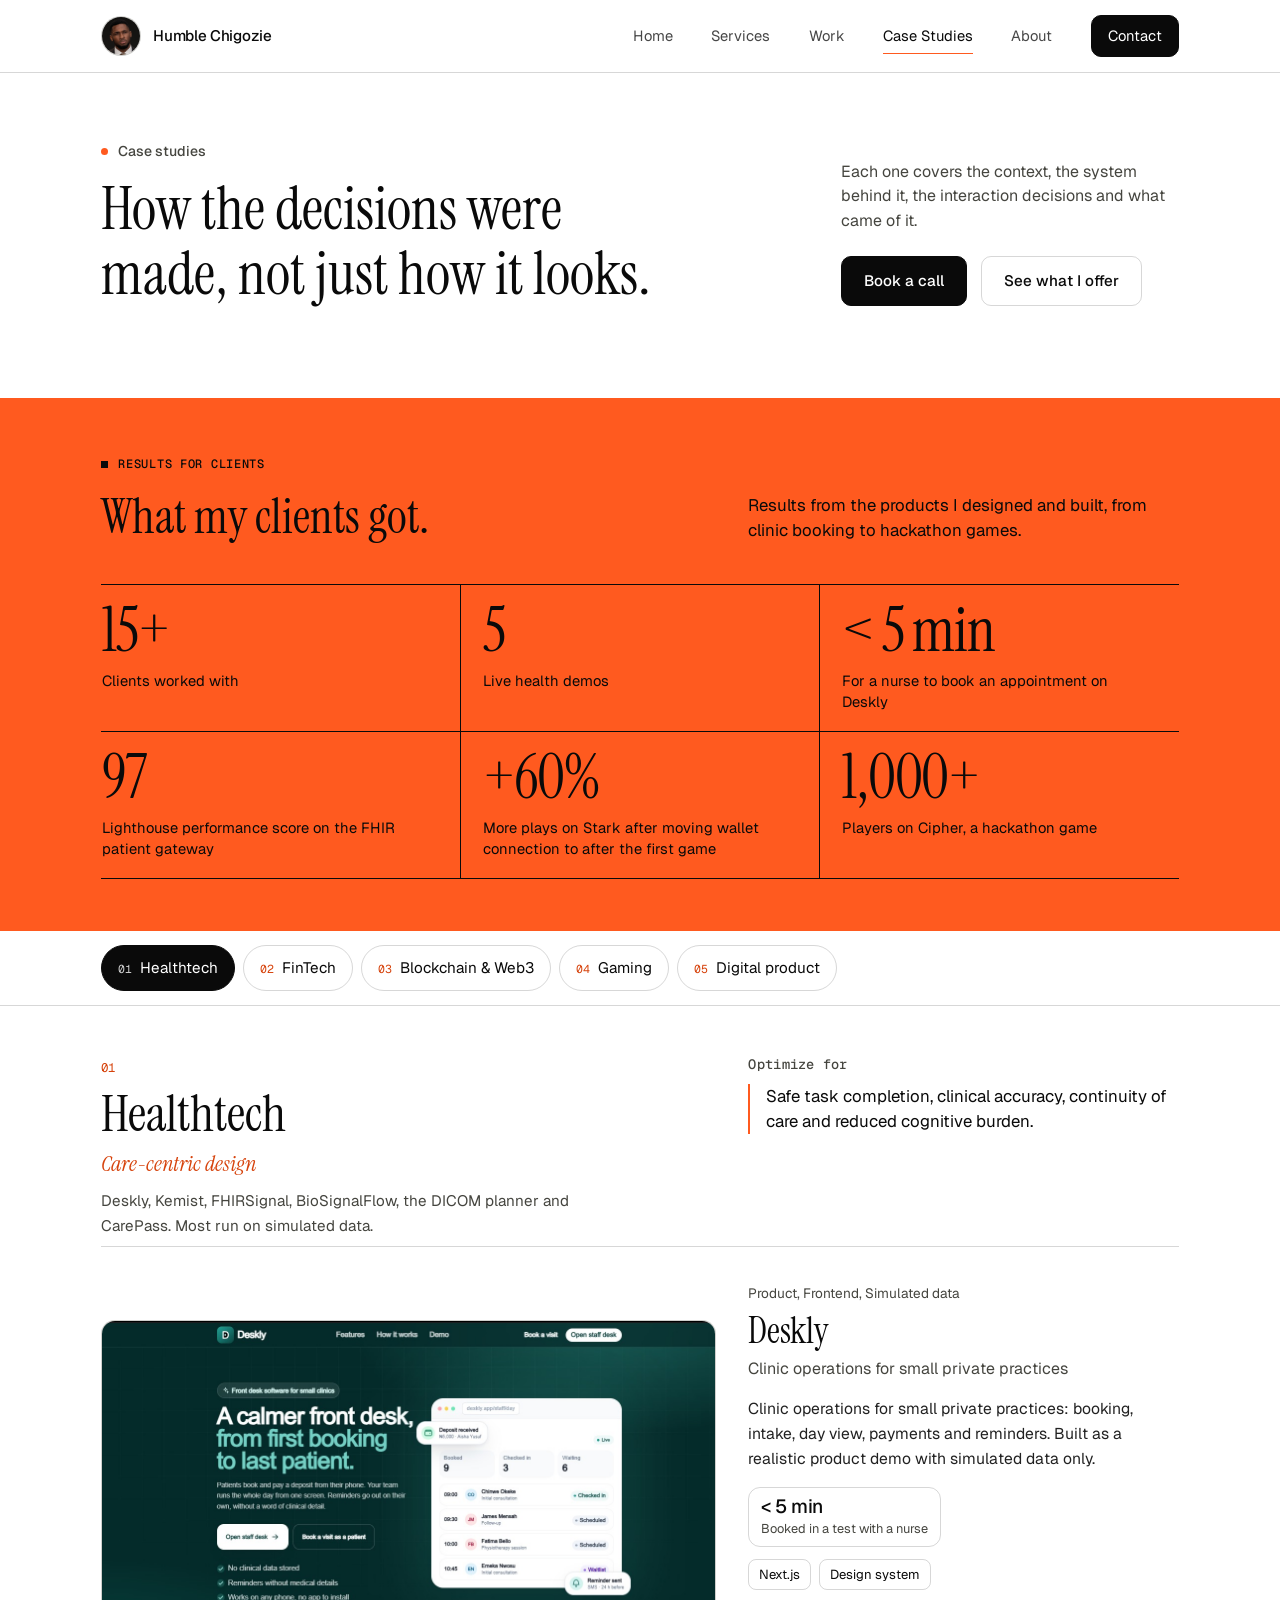
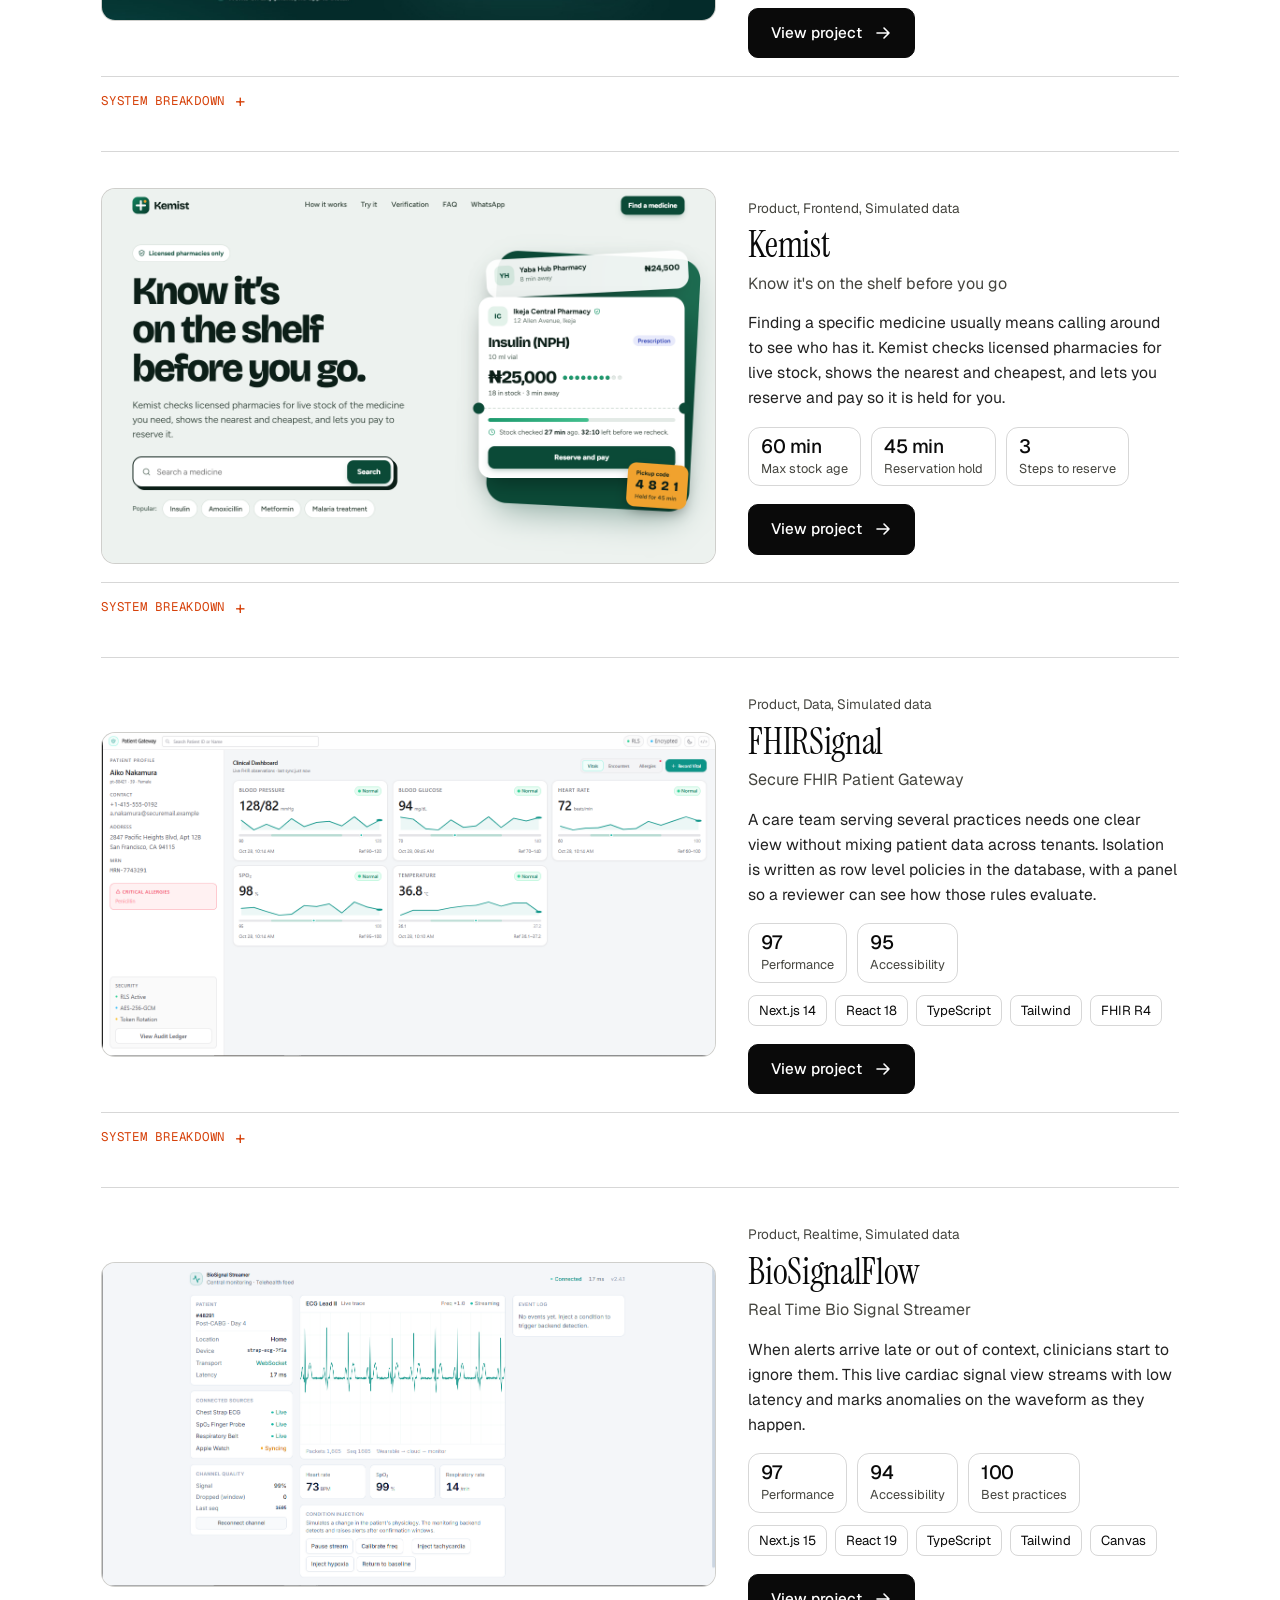
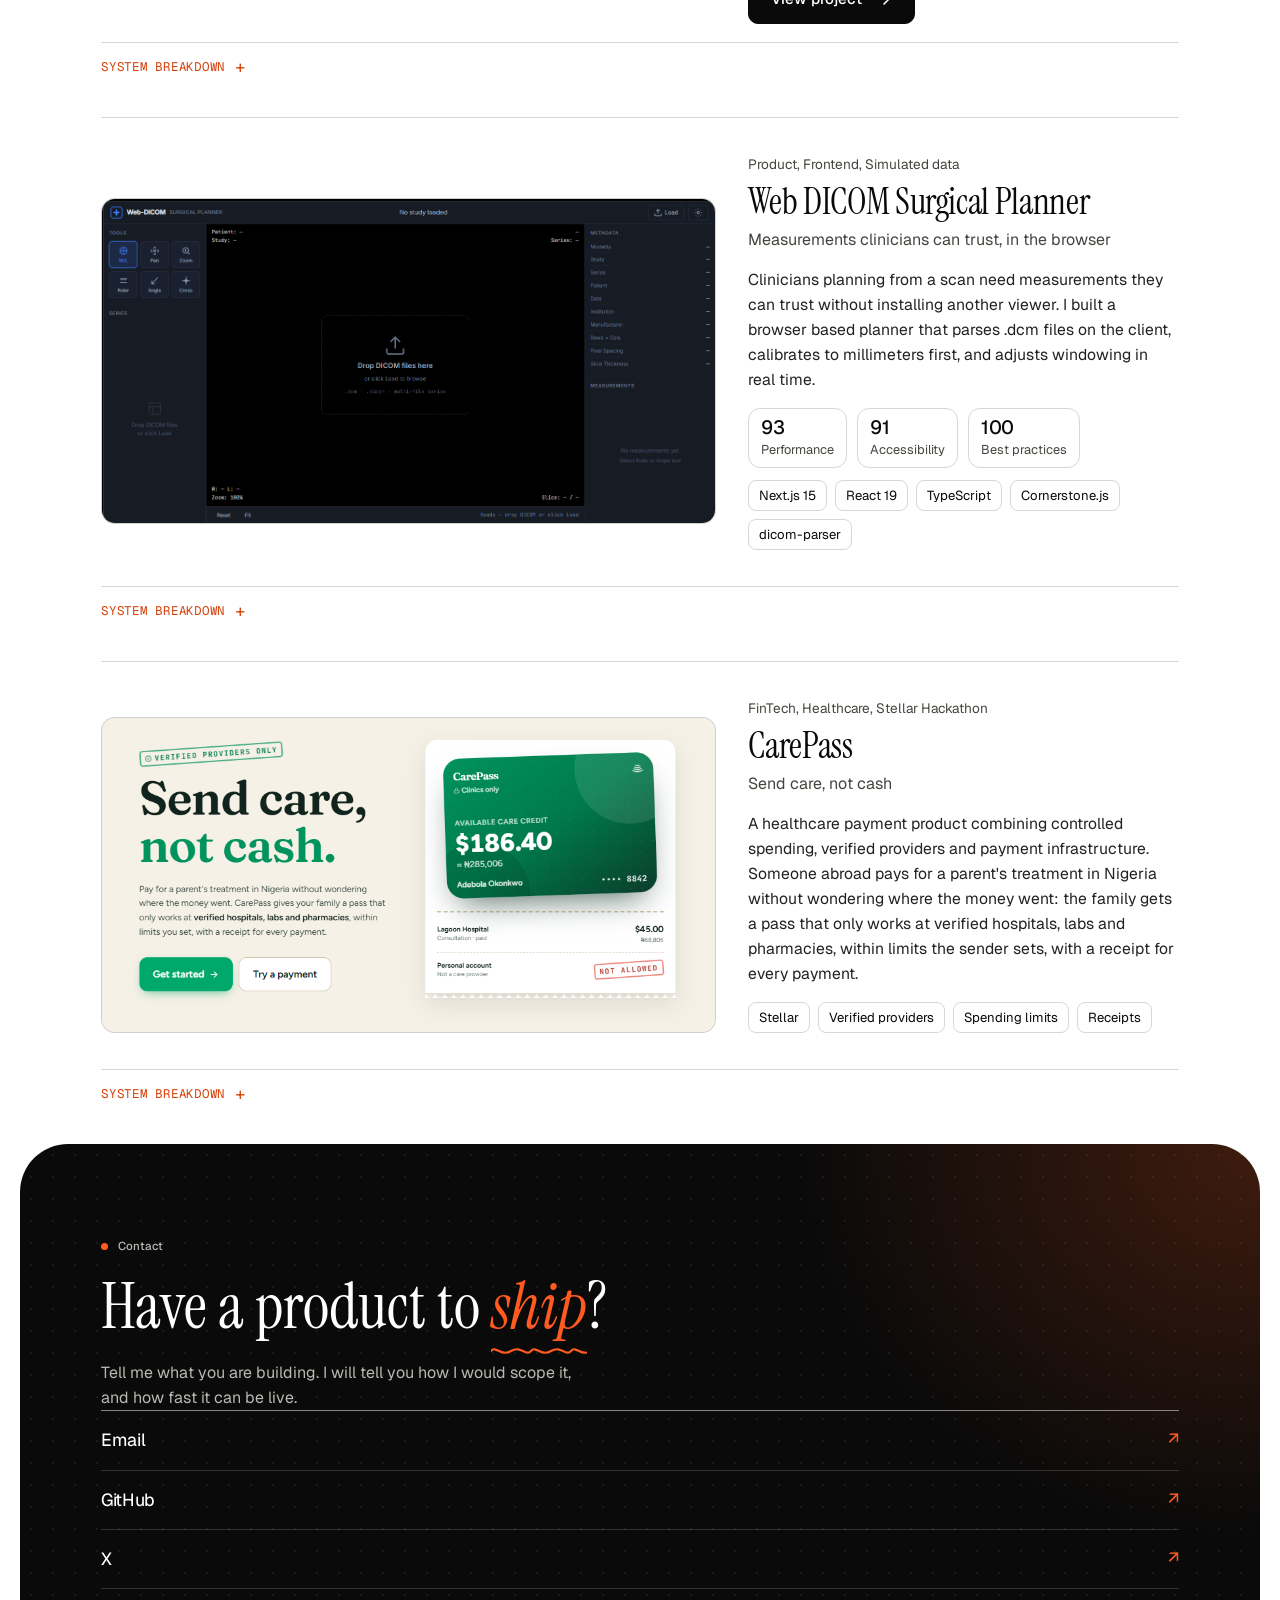
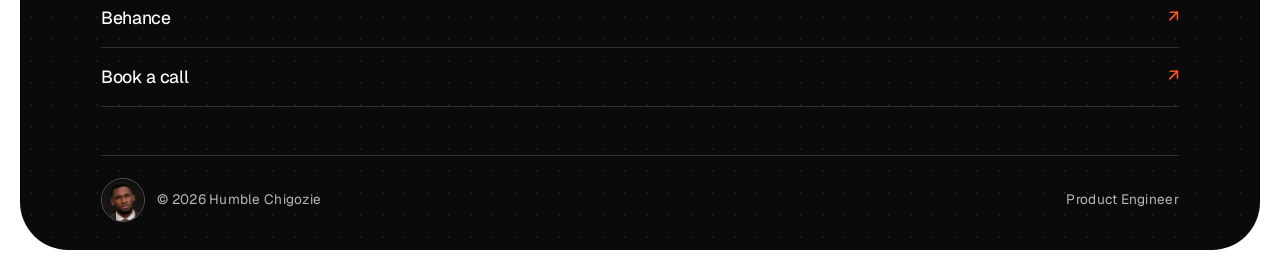
==== commit 3265a2a2: "complete portfolio" ====
--- a/case-studies.html
+++ b/case-studies.html
@@ -18,7 +18,7 @@
 <link rel="apple-touch-icon" href="assets/apple-touch-icon.png">
 <link rel="preconnect" href="https://fonts.googleapis.com">
 <link rel="preconnect" href="https://fonts.gstatic.com" crossorigin>
-<link href="https://fonts.googleapis.com/css2?family=Geist:wght@400;500;600;700&family=Geist+Mono:wght@400;500&display=swap" rel="stylesheet">
+<link href="https://fonts.googleapis.com/css2?family=Geist:wght@400;500;600;700&family=Geist+Mono:wght@400;500&family=Instrument+Serif:ital@0;1&display=swap" rel="stylesheet">
 <link rel="stylesheet" href="styles.css">
 <script type="application/ld+json">{"@context":"https://schema.org","@type":"Person","name":"Humble Chigozie","alternateName":"Zyrick","jobTitle":"Product Engineer","url":"https://YOUR-DOMAIN.com","image":"https://YOUR-DOMAIN.com/assets/portrait-hero.jpg","sameAs":["https://www.behance.net/zyrickux","https://github.com/0xZyrick","https://x.com/humblechigozie_"]}</script>
 </head>
@@ -29,129 +29,274 @@
     <button class="nav-toggle" aria-expanded="false" aria-controls="nav-links">Menu</button>
     <nav id="nav-links" class="nav-links" aria-label="Primary">
       <a href="index.html">Home</a>
-      <a href="work.html">Work</a>
+      <a href="index.html#offer">Services</a>
+      <a href="index.html#selected-work">Work</a>
       <a href="case-studies.html" aria-current="page">Case Studies</a>
-      <a href="about.html">About</a>
+      <a href="index.html#about">About</a>
       <a class="nav-cta" href="#contact">Contact</a>
     </nav>
   </div>
 </header>
 <main id="main">
 <section class="page-head">
-  <div class="wrap">
-    <span class="eyebrow">Case studies</span>
-    <h1>How the decisions were made, not just how it looks.</h1>
+  <div class="wrap head-split">
+    <div class="head-main"><span class="eyebrow">Case studies</span>
+    <h1>How the decisions were made, not just how it looks.</h1></div>
+    <div class="head-aside">
     <p class="lede">Each one covers the context, the system behind it, the interaction decisions and what came of it.</p>
-  </div>
-</section>
-<section class="section" style="padding-top:0" aria-label="Case study index">
-  <div class="wrap"><nav class="cs-index" aria-label="Case studies">
-    <a href="#zap-fc"><span class="n">01</span><span class="t">ZAP FC</span><span class="c">Gaming, Blockchain</span></a>
-    <a href="#cipher"><span class="n">02</span><span class="t">CIPHER</span><span class="c">Blockchain, Gaming</span></a>
-    <a href="#stark"><span class="n">03</span><span class="t">STARK</span><span class="c">Gaming, Blockchain</span></a>
-    <a href="#wippo"><span class="n">04</span><span class="t">Wippo</span><span class="c">Digital product</span></a>
-    <a href="#product-ux"><span class="n">05</span><span class="t">Product UX projects</span><span class="c">Healthcare, FinTech, Web3</span></a>
+    <div class="cta-row"><a class="btn btn-primary" href="https://calendly.com/humblechigozie/30min" target="_blank" rel="noopener noreferrer">Book a call</a><a class="btn btn-ghost" href="index.html#offer">See what I offer</a></div>
+    </div>
+  </div>
+</section>
+<section class="numbers" aria-labelledby="num-h">
+  <div class="wrap">
+    <div class="head-split">
+      <div class="head-main"><span class="eyebrow">Results for clients</span>
+      <h2 id="num-h">What my clients got.</h2></div>
+      <p class="head-aside">Results from the products I designed and built, from clinic booking to hackathon games.</p>
+    </div>
+    <div class="num-clip"><div class="num-grid">
+      <div class="num-cell"><b>15+</b><span>Clients worked with</span></div>
+      <div class="num-cell"><b>5</b><span>Live health demos</span></div>
+      <div class="num-cell"><b>&lt; 5 min</b><span>For a nurse to book an appointment on Deskly</span></div>
+      <div class="num-cell"><b>97</b><span>Lighthouse performance score on the FHIR patient gateway</span></div>
+      <div class="num-cell"><b>+60%</b><span>More plays on Stark after moving wallet connection to after the first game</span></div>
+      <div class="num-cell"><b>1,000+</b><span>Players on Cipher, a hackathon game</span></div>
+    </div></div>
+  </div>
+</section>
+<div class="cs-body"><section class="section cs-nav-sec" style="padding-top:0" aria-label="Case study categories">
+  <div class="wrap"><nav class="cs-nav" aria-label="Case study categories">
+    <a href="#healthtech"><span>01</span>Healthtech<small>6 products</small></a>
+    <a href="#fintech"><span>02</span>FinTech<small>Product UX</small></a>
+    <a href="#web3"><span>03</span>Blockchain &amp; Web3<small>Product UX</small></a>
+    <a href="#gaming"><span>04</span>Gaming<small>Stark, Cipher, ZAP FC</small></a>
+    <a href="#digital-product"><span>05</span>Digital product<small>Wippo</small></a>
   </nav></div>
 </section>
-<article id="zap-fc" class="case" aria-labelledby="zap-fc-h">
-  <div class="wrap">
-    <div class="case-head">
-      <span class="num">01</span>
-      <div class="title"><span class="label">Gaming, Blockchain, Game experiment</span><h2 id="zap-fc-h">ZAP FC</h2><p class="cs-sub">Designing strategy around human psychology</p><p class="lede">An onchain football strategy game built around simultaneous decisions and psychological gameplay.</p></div>
-    </div>
-    <div class="wide-shot"><figure class="shot" style="--tone:#FF7849;--tone-ink:#101311">
-  <div class="ph" aria-hidden="true"><span>Gaming, Blockchain</span></div>
-  <img src="assets/projects/zap-fc.jpg" alt="ZAP FC clubhouse screen with practice ladder and live match" width="1100" height="672" loading="lazy" decoding="async" onerror="this.remove()">
-</figure></div>
-    <div class="case-body">
-      <div class="cs-lead"><p>ZAP FC is a fully onchain football strategy game built on Starknet, designed around psychological prediction rather than conventional football mechanics. Instead of dribbling, aiming, or mastering timing, two players simultaneously commit to hidden decisions, attempting to anticipate each other's next move. From a product perspective, the interesting challenge is making a mind game feel like football while keeping its underlying rules understandable. The UX revolves around communicating intent, uncertainty, and consequences clearly, ensuring players understand what they're deciding and why the outcome occurred. The commit-reveal architecture also introduces a trust requirement: neither player should be able to see or manipulate the other's decision before both have committed. Every interaction and presentation decision should reinforce the central mechanic: you're not playing the pitch; you're playing the person reading it.</p><a class="btn btn-primary" href="https://playzap.vercel.app/" target="_blank" rel="noopener noreferrer">Play ZAP FC <span class="arr"><svg width="18" height="18" viewBox="0 0 18 18" fill="none" aria-hidden="true"><path d="M3 9h12M10 4l5 5-5 5" stroke="currentColor" stroke-width="1.6" stroke-linecap="round" stroke-linejoin="round"/></svg></span></a></div>
-      <div class="cs-sec"><div class="k"><h3>Context</h3></div><div class="v"><p>Exploring how football can become an enjoyable onchain game.</p></div></div>
-      <div class="cs-sec"><div class="k"><h3>Architecture</h3></div><div class="v"><p>A two-player strategy game built around hidden decisions, simultaneous commitment and outcome resolution.</p></div></div>
-      <div class="cs-sec"><div class="k"><h3>UX decisions</h3></div><div class="v"><p>Football provides the familiar visual language, while the underlying experience is a mind game.</p><p>Players should understand their choices without needing to understand complicated blockchain mechanics.</p></div></div>
-      <div class="cs-sec"><div class="k"><h3>Result</h3></div><div class="v"><p>Moving wallet connection to after play showed the same pattern in ZAP FC. Many players also played without realising it was an onchain game, which was the goal: keep the architecture out of the player's way.</p></div></div>
-      <div class="cs-sec"><div class="k"><h3>Principle</h3></div><div class="v"><p>A mind game wearing football's clothes.</p></div></div>
-    </div>
-  </div>
-</article>
-<article id="cipher" class="case dark" aria-labelledby="cipher-h">
-  <div class="wrap">
-    <div class="case-head">
-      <span class="num">02</span>
-      <div class="title"><span class="label">Blockchain, Gaming, Dojo Game Jam winner</span><h2 id="cipher-h">CIPHER</h2><p class="cs-sub">Understanding the cost of introducing infrastructure too early</p><p class="lede">A blockchain game demonstrating wallet integration, onboarding and gameplay experience design.</p></div>
-    </div>
-    <div class="wide-shot"><figure class="shot" style="--tone:#C9B8FF;--tone-ink:#101311">
-  <div class="ph" aria-hidden="true"><span>Blockchain, Gaming</span></div>
-  <img src="assets/projects/cipher.jpg" alt="Cipher main menu with resume, create a room and join a room" width="1100" height="582" loading="lazy" decoding="async" onerror="this.remove()">
-</figure></div>
-    <div class="case-body">
-      <div class="cs-lead"><p>Cipher exposed an important onboarding problem in Web3 gaming: asking players to connect a Cartridge wallet before experiencing the game. During testing, a player encountered the wallet requirement and chose not to proceed, illustrating how technical infrastructure can become a barrier before users understand the product's value. The problem wasn't necessarily wallet complexity itself, but its position in the user journey. This informed a broader product principle: players should have a reason to care about the game before being asked to care about its underlying infrastructure. Rather than treating wallet connection as a mandatory entry requirement, I began examining how ownership, authentication, and blockchain interactions could be introduced progressively, at moments when they made sense to the player's intent.</p><a class="btn btn-primary" href="https://playcipher.vercel.app/" target="_blank" rel="noopener noreferrer">Play Cipher <span class="arr"><svg width="18" height="18" viewBox="0 0 18 18" fill="none" aria-hidden="true"><path d="M3 9h12M10 4l5 5-5 5" stroke="currentColor" stroke-width="1.6" stroke-linecap="round" stroke-linejoin="round"/></svg></span></a></div>
-      <div class="cs-sec"><div class="k"><h3>Architecture</h3></div><div class="v"><p>A game experience integrated with Cartridge wallet infrastructure.</p></div></div>
-      <div class="cs-sec"><div class="k"><h3>UX decisions</h3></div><div class="v"><p>Wallet connection and entry flows are important parts of the overall product experience.</p><p>My experience with Cipher showed that requiring a wallet connection before gameplay adds friction before users experience the value.</p></div></div>
-      <div class="cs-sec"><div class="k"><h3>Principle</h3></div><div class="v"><p>Infrastructure should support the experience, not become the experience.</p></div></div>
-    </div>
-  </div>
-</article>
-<article id="stark" class="case" aria-labelledby="stark-h">
-  <div class="wrap">
-    <div class="case-head">
-      <span class="num">03</span>
-      <div class="title"><span class="label">Gaming, Blockchain, Game experiment</span><h2 id="stark-h">STARK</h2><p class="cs-sub">Designing the experience before introducing the technology</p><p class="lede">A strategy puzzle game exploring gameplay interaction, progression and wallet onboarding.</p></div>
-    </div>
-    <div class="wide-shot"><figure class="shot" style="--tone:#23304A;--tone-ink:#F4F1E9">
-  <div class="ph" aria-hidden="true"><span>Gaming, Blockchain</span></div>
-  <img src="assets/projects/stark.jpg" alt="Stark column puzzle game board" width="1100" height="733" loading="lazy" decoding="async" onerror="this.remove()">
-</figure></div>
-    <div class="case-body">
-      <div class="cs-lead"><p>STARK became an opportunity to explore the opposite onboarding approach. The game uses a column-based puzzle mechanic, with the tagline "Fill the column." The product experience was designed to let players access the first two levels without authentication, allowing them to understand the gameplay before being asked to create an account. Login becomes relevant when players want to save progress, while social authentication is prioritized before wallet connection. This was a deliberate application of progressive disclosure: separating the immediate goal of playing from the later need for persistence and blockchain participation. Other decisions, including the Hold/Swap interaction and the separation of Offchain and Onchain experiences, were intended to make the game accessible without removing its Web3 capabilities. Early testing reinforced the reasoning: players engaged with the game, replayed levels, chased scores, and shared screenshots without needing an explanation of the underlying technology.</p><a class="btn btn-primary" href="https://playstark.vercel.app/" target="_blank" rel="noopener noreferrer">Play Stark <span class="arr"><svg width="18" height="18" viewBox="0 0 18 18" fill="none" aria-hidden="true"><path d="M3 9h12M10 4l5 5-5 5" stroke="currentColor" stroke-width="1.6" stroke-linecap="round" stroke-linejoin="round"/></svg></span></a></div>
-      <div class="cs-sec"><div class="k"><h3>Context</h3></div><div class="v"><p>Exploring how blockchain can exist underneath a game without getting in the player's way.</p></div></div>
-      <div class="cs-sec"><div class="k"><h3>Architecture</h3></div><div class="v"><p>A level-based column-merging puzzle with gameplay progression and optional onchain interaction.</p></div></div>
-      <div class="cs-sec"><div class="k"><h3>UX decisions</h3></div><div class="v"><p>Dark, focused interface with minimal distractions and clear gameplay controls.</p><p>Let players experience the game before introducing account and wallet requirements. Levels 1 and 2 are playable before login, and login enables saving progress.</p></div></div>
-      <div class="cs-sec"><div class="k"><h3>Result</h3></div><div class="v"><p>Moving wallet connection from before play to after play lifted plays by about 60%. Many players had been dropping at the first prompt to connect a wallet.</p></div></div>
-      <div class="cs-sec"><div class="k"><h3>Principle</h3></div><div class="v"><p>Gameplay first, infrastructure second.</p></div></div>
-    </div>
-  </div>
-</article>
-<article id="wippo" class="case dark" aria-labelledby="wippo-h">
-  <div class="wrap">
-    <div class="case-head">
-      <span class="num">04</span>
-      <div class="title"><span class="label">Digital product, Platform</span><h2 id="wippo-h">Wippo</h2><p class="cs-sub">Making the project, rather than the post, the centre of the experience</p><p class="lede">A product exploring how people document, share and develop their creative projects.</p></div>
-    </div>
-    <div class="wide-shot"><figure class="shot" style="--tone:#F4B8C9;--tone-ink:#101311">
-  <div class="ph" aria-hidden="true"><span>Digital product</span></div>
-  <img src="assets/projects/wippo.jpg" alt="Wippo project page showing the Stark project journey" width="1100" height="604" loading="lazy" decoding="async" onerror="this.remove()">
-</figure></div>
-    <div class="case-body">
-      <div class="cs-lead"><p>Wippo is a platform built around a different product question: what if everything people make had a living home instead of being scattered across social platforms? Its central design decision is treating the project as the primary object, rather than treating individual posts as the product. Each project has a current state, while updates, videos, images, live sessions, and other contributions become part of its evolving history. This changes the information architecture from a conventional social feed into a project-centred experience. Visitors can understand what someone is making, see its latest development, and explore how it has evolved over time. The reasoning also challenges the pressure to showcase only finished work: unfinished ideas, experiments, setbacks, and progress are all meaningful parts of a project's journey. The goal is to make documenting the process as natural as sharing the outcome, while giving creators a persistent identity for the things they make.</p><a class="btn btn-primary" href="https://wippo.com/" target="_blank" rel="noopener noreferrer">Visit Wippo <span class="arr"><svg width="18" height="18" viewBox="0 0 18 18" fill="none" aria-hidden="true"><path d="M3 9h12M10 4l5 5-5 5" stroke="currentColor" stroke-width="1.6" stroke-linecap="round" stroke-linejoin="round"/></svg></span></a></div>
-      <div class="cs-sec"><div class="k"><h3>Context</h3></div><div class="v"><p>Exploring how people can share, document, and connect through the things they make.</p></div></div>
-      <div class="cs-sec"><div class="k"><h3>Architecture</h3></div><div class="v"><p>The project is the primary entity. Updates, media, milestones and discussions belong to a project instead of existing as disconnected posts.</p></div></div>
-      <div class="cs-sec"><div class="k"><h3>UX decisions</h3></div><div class="v"><p>Editorial, minimal and project-focused. The latest state of a project takes visual priority.</p><p>Make it easy to follow something being created over time, rather than consume another social feed.</p></div></div>
-      <div class="cs-sec"><div class="k"><h3>Principle</h3></div><div class="v"><p>The project is the home; everything created or shared becomes part of its journey.</p></div></div>
-    </div>
-  </div>
-</article>
-<article id="product-ux" class="case" aria-labelledby="product-ux-h">
-  <div class="wrap">
-    <div class="case-head">
-      <span class="num">05</span>
-      <div class="title"><span class="label">Healthcare, FinTech, Web3, Product UX</span><h2 id="product-ux-h">Product UX projects</h2><p class="cs-sub">Reducing friction and cognitive load across complex interactions</p><p class="lede">Product reasoning and interface design across clinic operations, pharmacy inventory, clinical interoperability, patient telemetry, healthcare payments and Web3 flows.</p></div>
-    </div>
-    <div class="wide-shot"><figure class="shot" style="--tone:#BFE3CC;--tone-ink:#101311">
-  <div class="ph" aria-hidden="true"><span>Deskly, Kemist, FHIRSignal, BioSignalFlow, CarePass</span></div>
-  <img src="assets/projects/product-ux.jpg" alt="Mobile perpetual trading interface" width="512" height="288" loading="lazy" decoding="async" onerror="this.remove()">
-</figure></div>
-    <div class="case-body">
-      <div class="cs-lead"><p>Across four additional UX engagements, I explored how interface decisions influence user confidence, decision-making, and task completion. For wallet connection, I treated wallet selection as a decision point rather than a technical setup step, using clearer grouping, hierarchy, and language to reduce uncertainty for users unfamiliar with Web3. For username-first onboarding, I explored separating initial product access from cryptographic commitment, allowing users to enter with a username and encounter wallet creation later when ownership becomes relevant. For a unified swap flow, I reduced multiple preliminary decisions into a single input, combined token and network selection, and surfaced validation earlier, making the interaction more direct without changing the underlying smart contract behaviour. For perpetual trading, I focused on controlling cognitive load during active execution: making the order book collapsible, simplifying market switching, adapting the trading experience to mobile, and keeping open-position management accessible. Across all four, the common product principle was that complexity should not automatically become the user's responsibility. Good UX is not about removing functionality; it is about making the right functionality accessible at the right moment.</p><ul class="sublist"><li><b><a class="link" href="https://vandorprep.vercel.app/" target="_blank" rel="noopener noreferrer">Perps Trading</a></b><span>Controlling cognitive load during active execution.</span></li><li><b><a class="link" href="https://clove-lemon.vercel.app/" target="_blank" rel="noopener noreferrer">Unified Swap Flow</a></b><span>Multiple preliminary decisions reduced to a single input.</span></li><li><b>Wallet Connection Modal</b><span>Link coming soon.</span></li><li><b><a class="link" href="https://zyrick.framer.website/works/onboarding" target="_blank" rel="noopener noreferrer">Username-First Onboarding</a></b><span>Product access separated from cryptographic commitment.</span></li></ul></div>
-      <div class="cs-sec"><div class="k"><h3>Healthcare and payments</h3></div><div class="v"><ul class="sublist"><li><b><a class="link" href="https://desklyhq.vercel.app/" target="_blank" rel="noopener noreferrer">Deskly</a></b><span>Clinic operations: booking, intake, day view and payments.</span></li><li><b><a class="link" href="https://kemistapp.vercel.app/" target="_blank" rel="noopener noreferrer">Kemist</a></b><span>Pharmacy stock visibility and reservation/hold workflows.</span></li><li><b><a class="link" href="https://fhirsignal.vercel.app/" target="_blank" rel="noopener noreferrer">FHIRSignal</a></b><span>Clinical interoperability and patient record systems.</span></li><li><b><a class="link" href="https://biosignalflow.vercel.app/" target="_blank" rel="noopener noreferrer">BioSignalFlow</a></b><span>Real-time patient telemetry and health data visualization.</span></li><li><b>CarePass</b><span>Healthcare payments. Built for the Stellar Hackathon.</span></li></ul></div></div>
-    </div>
-  </div>
-</article>
+<section id="healthtech" class="cat" aria-labelledby="healthtech-h">
+  <div class="wrap">
+    <div class="cat-head">
+      <div class="l"><span class="cat-num">01</span><h2 id="healthtech-h">Healthtech</h2><p class="cat-model">Care-centric design</p><p class="cat-intro">Deskly, Kemist, FHIRSignal, BioSignalFlow, the DICOM planner and CarePass. Most run on simulated data.</p></div>
+      <div class="r"><span class="label">Optimize for</span><p class="cat-rule">Safe task completion, clinical accuracy, continuity of care and reduced cognitive burden.</p></div>
+    </div>
+    <article id="deskly" class="proj" aria-labelledby="deskly-h">
+  <div class="proj-grid2">
+    <div class="proj-media"><figure class="pshot"><img src="assets/projects/deskly.jpg" alt="Deskly landing page with a staff day view showing booked, checked in and waiting patients" width="1236" height="604" loading="lazy" decoding="async"></figure></div>
+    <div class="proj-text">
+      <span class="tags">Product, Frontend, Simulated data</span><h3 id="deskly-h">Deskly</h3><p class="proj-sub">Clinic operations for small private practices</p>
+      <p class="proj-lead">Clinic operations for small private practices: booking, intake, day view, payments and reminders. Built as a realistic product demo with simulated data only.</p>
+      <div class="proj-side"><div class="metrics"><div class="metric"><b>&lt; 5 min</b><span>Booked in a test with a nurse</span></div></div><div class="tech"><span>Next.js</span><span>Design system</span></div></div>
+      <a class="btn btn-primary" href="https://desklyhq.vercel.app/" target="_blank" rel="noopener noreferrer">View project <span class="arr"><svg width="18" height="18" viewBox="0 0 18 18" fill="none" aria-hidden="true"><path d="M3 9h12M10 4l5 5-5 5" stroke="currentColor" stroke-width="1.6" stroke-linecap="round" stroke-linejoin="round"/></svg></span></a>
+    </div>
+  </div>
+  <details class="proj-more"><summary>System breakdown</summary><div class="breakdown" role="group" aria-label="Deskly system breakdown"><div class="bk"><h4>Architecture</h4><p>A Next.js app with three connected areas: clinic setup, patient booking and a staff schedule. It stores no clinical records, and payments and reminders are simulated.</p></div><div class="bk"><h4>UI solution</h4><p>A seven-step setup, a mobile-first booking flow from service to confirmation, and a day and week schedule with check-in, walk-ins and payments.</p></div><div class="bk"><h4>Measured</h4><p>One nurse booked an appointment in under five minutes and said it was much faster than her usual way.</p></div></div></details>
+</article>
+<article id="kemist" class="proj" aria-labelledby="kemist-h">
+  <div class="proj-grid2">
+    <div class="proj-media"><figure class="pshot"><img src="assets/projects/kemist.png" alt="Kemist landing page: Know it's on the shelf before you go, with a pharmacy result card showing live stock, price and a reserve button" width="1310" height="800" loading="lazy" decoding="async"></figure></div>
+    <div class="proj-text">
+      <span class="tags">Product, Frontend, Simulated data</span><h3 id="kemist-h">Kemist</h3><p class="proj-sub">Know it's on the shelf before you go</p>
+      <p class="proj-lead">Finding a specific medicine usually means calling around to see who has it. Kemist checks licensed pharmacies for live stock, shows the nearest and cheapest, and lets you reserve and pay so it is held for you.</p>
+      <div class="proj-side"><div class="metrics"><div class="metric"><b>60 min</b><span>Max stock age</span></div><div class="metric"><b>45 min</b><span>Reservation hold</span></div><div class="metric"><b>3</b><span>Steps to reserve</span></div></div></div>
+      <a class="btn btn-primary" href="https://kemistapp.vercel.app/" target="_blank" rel="noopener noreferrer">View project <span class="arr"><svg width="18" height="18" viewBox="0 0 18 18" fill="none" aria-hidden="true"><path d="M3 9h12M10 4l5 5-5 5" stroke="currentColor" stroke-width="1.6" stroke-linecap="round" stroke-linejoin="round"/></svg></span></a>
+    </div>
+  </div>
+  <details class="proj-more"><summary>System breakdown</summary><p class="more-lead">Built as a prototype running on demonstration data.</p><div class="breakdown" role="group" aria-label="Kemist system breakdown"><div class="bk"><h4>UI solution</h4><p>A three step flow: search by brand or generic name, compare pharmacies by distance, price or freshness, then reserve with a pickup code held for 45 minutes. The same stock engine powers a live demo panel on the page and a WhatsApp chat.</p></div><div class="bk"><h4>Trust rules</h4><p>Only pharmacies on the licensed registry appear. Stock older than an hour is refreshed before it shows, and an unfilled order is refunded.</p></div></div></details>
+</article>
+<article id="fhirsignal" class="proj" aria-labelledby="fhirsignal-h">
+  <div class="proj-grid2">
+    <div class="proj-media"><figure class="pshot"><img src="assets/projects/fhirsignal.png" alt="Secure FHIR Patient Gateway clinical dashboard showing a patient profile and vitals cards for blood pressure, glucose, heart rate, SpO2 and temperature" width="1312" height="690" loading="lazy" decoding="async"></figure></div>
+    <div class="proj-text">
+      <span class="tags">Product, Data, Simulated data</span><h3 id="fhirsignal-h">FHIRSignal</h3><p class="proj-sub">Secure FHIR Patient Gateway</p>
+      <p class="proj-lead">A care team serving several practices needs one clear view without mixing patient data across tenants. Isolation is written as row level policies in the database, with a panel so a reviewer can see how those rules evaluate.</p>
+      <div class="proj-side"><div class="metrics"><div class="metric"><b>97</b><span>Performance</span></div><div class="metric"><b>95</b><span>Accessibility</span></div></div><div class="tech"><span>Next.js 14</span><span>React 18</span><span>TypeScript</span><span>Tailwind</span><span>FHIR R4</span></div></div>
+      <a class="btn btn-primary" href="https://fhirsignal.vercel.app/" target="_blank" rel="noopener noreferrer">View project <span class="arr"><svg width="18" height="18" viewBox="0 0 18 18" fill="none" aria-hidden="true"><path d="M3 9h12M10 4l5 5-5 5" stroke="currentColor" stroke-width="1.6" stroke-linecap="round" stroke-linejoin="round"/></svg></span></a>
+    </div>
+  </div>
+  <details class="proj-more"><summary>System breakdown</summary><div class="breakdown" role="group" aria-label="FHIRSignal system breakdown"><div class="bk"><h4>Architecture</h4><p>Next.js 14 and React 18 with TypeScript and Tailwind. Data is HL7 FHIR R4 JSON, checked against Observation rules on the client. Tenant isolation is modelled as simulated Neon Postgres row-level security with mocked session tokens. There is no real database or auth yet.</p></div><div class="bk"><h4>UI solution</h4><p>A panel lets a reviewer see how the isolation rules evaluate, next to the vitals the care team reads.</p></div><div class="bk"><h4>Measured</h4><p>Lighthouse: performance 97, accessibility 95, best practices 96, SEO 100. First paint 0.6 s and largest content 0.7 s.</p></div></div></details>
+</article>
+<article id="biosignalflow" class="proj" aria-labelledby="biosignalflow-h">
+  <div class="proj-grid2">
+    <div class="proj-media"><figure class="pshot"><img src="assets/projects/biosignalflow.png" alt="Bio Signal Streamer showing a live ECG trace, patient details, vitals and a condition injection panel" width="1311" height="690" loading="lazy" decoding="async"></figure></div>
+    <div class="proj-text">
+      <span class="tags">Product, Realtime, Simulated data</span><h3 id="biosignalflow-h">BioSignalFlow</h3><p class="proj-sub">Real Time Bio Signal Streamer</p>
+      <p class="proj-lead">When alerts arrive late or out of context, clinicians start to ignore them. This live cardiac signal view streams with low latency and marks anomalies on the waveform as they happen.</p>
+      <div class="proj-side"><div class="metrics"><div class="metric"><b>97</b><span>Performance</span></div><div class="metric"><b>94</b><span>Accessibility</span></div><div class="metric"><b>100</b><span>Best practices</span></div></div><div class="tech"><span>Next.js 15</span><span>React 19</span><span>TypeScript</span><span>Tailwind</span><span>Canvas</span></div></div>
+      <a class="btn btn-primary" href="https://biosignalflow.vercel.app/" target="_blank" rel="noopener noreferrer">View project <span class="arr"><svg width="18" height="18" viewBox="0 0 18 18" fill="none" aria-hidden="true"><path d="M3 9h12M10 4l5 5-5 5" stroke="currentColor" stroke-width="1.6" stroke-linecap="round" stroke-linejoin="round"/></svg></span></a>
+    </div>
+  </div>
+  <details class="proj-more"><summary>System breakdown</summary><div class="breakdown" role="group" aria-label="BioSignalFlow system breakdown"><div class="bk"><h4>Architecture</h4><p>Next.js 15 and React 19 with TypeScript and Tailwind. The waveform is drawn on an HTML5 canvas with requestAnimationFrame, and React hooks run the animation loop. There is no charting library, and the stream is simulated on the client.</p></div><div class="bk"><h4>UI solution</h4><p>Anomalies are marked on the waveform as they happen, and the connection status stays visible.</p></div><div class="bk"><h4>Measured</h4><p>Lighthouse: performance 97, accessibility 94, best practices 100, SEO 100. First paint 1.0 s and largest content 1.0 s.</p></div></div></details>
+</article>
+<article id="dicom-planner" class="proj" aria-labelledby="dicom-planner-h">
+  <div class="proj-grid2">
+    <div class="proj-media"><figure class="pshot"><img src="assets/projects/dicom.png" alt="Web DICOM Surgical Planner interface with tools, series list, a viewport waiting for a scan, and metadata and measurements panels" width="1313" height="694" loading="lazy" decoding="async"></figure></div>
+    <div class="proj-text">
+      <span class="tags">Product, Frontend, Simulated data</span><h3 id="dicom-planner-h">Web DICOM Surgical Planner</h3><p class="proj-sub">Measurements clinicians can trust, in the browser</p>
+      <p class="proj-lead">Clinicians planning from a scan need measurements they can trust without installing another viewer. I built a browser based planner that parses .dcm files on the client, calibrates to millimeters first, and adjusts windowing in real time.</p>
+      <div class="proj-side"><div class="metrics"><div class="metric"><b>93</b><span>Performance</span></div><div class="metric"><b>91</b><span>Accessibility</span></div><div class="metric"><b>100</b><span>Best practices</span></div></div><div class="tech"><span>Next.js 15</span><span>React 19</span><span>TypeScript</span><span>Cornerstone.js</span><span>dicom-parser</span></div></div>
+      
+    </div>
+  </div>
+  <details class="proj-more"><summary>System breakdown</summary><div class="breakdown" role="group" aria-label="Web DICOM Surgical Planner system breakdown"><div class="bk"><h4>Architecture</h4><p>Next.js 15 (App Router) with React 19 and TypeScript. Cornerstone.js renders the images, and DICOM files are parsed on the client with dicom-parser plus a lightweight header parser.</p></div><div class="bk"><h4>UI solution</h4><p>The planner calibrates to millimetres first and adjusts windowing in real time, so a measurement is readable before it is used.</p></div><div class="bk"><h4>Measured</h4><p>Lighthouse: performance 93, accessibility 91, best practices 100, SEO 90. First paint 1.2 s and largest content 1.2 s.</p></div></div></details>
+</article>
+<article id="carepass" class="proj" aria-labelledby="carepass-h">
+  <div class="proj-grid2">
+    <div class="proj-media"><figure class="pshot"><img src="assets/projects/carepass.png" alt="CarePass landing page: Send care, not cash, with a care credit card that only works at verified providers" width="933" height="478" loading="lazy" decoding="async"></figure></div>
+    <div class="proj-text">
+      <span class="tags">FinTech, Healthcare, Stellar Hackathon</span><h3 id="carepass-h">CarePass</h3><p class="proj-sub">Send care, not cash</p>
+      <p class="proj-lead">A healthcare payment product combining controlled spending, verified providers and payment infrastructure. Someone abroad pays for a parent's treatment in Nigeria without wondering where the money went: the family gets a pass that only works at verified hospitals, labs and pharmacies, within limits the sender sets, with a receipt for every payment.</p>
+      <div class="proj-side"><div class="tech"><span>Stellar</span><span>Verified providers</span><span>Spending limits</span><span>Receipts</span></div></div>
+      
+    </div>
+  </div>
+  <details class="proj-more"><summary>System breakdown</summary><p class="more-lead">Being built for the Stellar Hackathon.</p><div class="breakdown" role="group" aria-label="CarePass system breakdown"><div class="bk"><h4>Architecture</h4><p>A care credit pass backed by payment infrastructure, restricted to verified hospitals, labs and pharmacies.</p></div><div class="bk"><h4>UI solution</h4><p>The card shows available care credit. A receipt strip shows a clinic payment as paid and a payment to a personal account as not allowed.</p></div><div class="bk"><h4>Principle</h4><p>Send care, not cash.</p></div></div></details>
+</article>
+
+  </div>
+</section>
+<section id="fintech" class="cat" aria-labelledby="fintech-h">
+  <div class="wrap">
+    <div class="cat-head">
+      <div class="l"><span class="cat-num">02</span><h2 id="fintech-h">FinTech</h2><p class="cat-model">Transaction-centric design</p><p class="cat-intro">Product UX for trading and swapping.</p></div>
+      <div class="r"><span class="label">Optimize for</span><p class="cat-rule">Transaction reliability, financial security, transparency and efficient financial operations.</p></div>
+    </div>
+    <article id="perps" class="proj" aria-labelledby="perps-h">
+  <div class="proj-grid2">
+    <div class="proj-media"><figure class="pshot"><img src="assets/projects/product-ux.jpg" alt="Mobile perpetual trading interface" width="512" height="288" loading="lazy" decoding="async"></figure></div>
+    <div class="proj-text">
+      <span class="tags">FinTech, Web3, Product UX</span><h3 id="perps-h">Perps Trading</h3><p class="proj-sub">Controlling cognitive load during active execution</p>
+      <p class="proj-lead">For perpetual trading, I focused on controlling cognitive load during active execution: making the order book collapsible, simplifying market switching, adapting the trading experience to mobile, and keeping open-position management accessible.</p>
+      <div class="proj-side"><div class="tech"><span>Order book</span><span>Market switching</span><span>Mobile trading</span><span>Open positions</span></div></div>
+      <a class="btn btn-primary" href="https://vandorprep.vercel.app/" target="_blank" rel="noopener noreferrer">View project <span class="arr"><svg width="18" height="18" viewBox="0 0 18 18" fill="none" aria-hidden="true"><path d="M3 9h12M10 4l5 5-5 5" stroke="currentColor" stroke-width="1.6" stroke-linecap="round" stroke-linejoin="round"/></svg></span></a>
+    </div>
+  </div>
+  <details class="proj-more"><summary>System breakdown</summary><div class="breakdown" role="group" aria-label="Perps Trading system breakdown"><div class="bk"><h4>UX decisions</h4><p>Collapsible order book, simpler market switching, a mobile-adapted trading screen and open positions that stay within reach.</p></div><div class="bk"><h4>Principle</h4><p>Complexity should not automatically become the user's responsibility.</p></div></div></details>
+</article>
+<article id="swap" class="proj" aria-labelledby="swap-h">
+  <div class="proj-grid2">
+    <div class="proj-media"><figure class="pshot"><img src="assets/projects/swap.jpg" alt="Unified swap flow on mobile: a single sell and receive screen with SOL and ETH, and a token selection sheet with search" width="2000" height="1125" loading="lazy" decoding="async"></figure></div>
+    <div class="proj-text">
+      <span class="tags">FinTech, Web3, Product UX</span><h3 id="swap-h">Unified Swap Flow</h3><p class="proj-sub">Multiple preliminary decisions reduced to a single input</p>
+      <p class="proj-lead">For a unified swap flow, I reduced multiple preliminary decisions into a single input, combined token and network selection, and surfaced validation earlier, making the interaction more direct without changing the underlying smart contract behaviour.</p>
+      <div class="proj-side"><div class="tech"><span>Single input</span><span>Token + network</span><span>Early validation</span></div></div>
+      <a class="btn btn-primary" href="https://clove-lemon.vercel.app/" target="_blank" rel="noopener noreferrer">View project <span class="arr"><svg width="18" height="18" viewBox="0 0 18 18" fill="none" aria-hidden="true"><path d="M3 9h12M10 4l5 5-5 5" stroke="currentColor" stroke-width="1.6" stroke-linecap="round" stroke-linejoin="round"/></svg></span></a>
+    </div>
+  </div>
+  <details class="proj-more"><summary>System breakdown</summary><div class="breakdown" role="group" aria-label="Unified Swap Flow system breakdown"><div class="bk"><h4>Architecture</h4><p>The underlying smart contract behaviour is unchanged. The work is in the interaction layer.</p></div><div class="bk"><h4>UX decisions</h4><p>One input replaces several preliminary choices, token and network are chosen together, and validation appears before the user commits.</p></div><div class="bk"><h4>Principle</h4><p>Make the right functionality accessible at the right moment.</p></div></div></details>
+</article>
+<article id="fintech-carepass" class="proj proj-cross" aria-label="CarePass also appears under Healthtech">
+  <p>CarePass, a healthcare payments product built for the Stellar Hackathon, applies the same transaction principles. <a class="link" href="#carepass">Read it under Healthtech</a>.</p>
+</article>
+
+  </div>
+</section>
+<section id="web3" class="cat" aria-labelledby="web3-h">
+  <div class="wrap">
+    <div class="cat-head">
+      <div class="l"><span class="cat-num">03</span><h2 id="web3-h">Blockchain &amp; Web3</h2><p class="cat-model">Trust-centric design</p><p class="cat-intro">Product UX for wallet and identity flows.</p></div>
+      <div class="r"><span class="label">Optimize for</span><p class="cat-rule">Wallet abstraction, deterministic state clarity, gas efficiency, and verifiable on-chain transparency.</p></div>
+    </div>
+    <article id="wallet-modal" class="proj" aria-labelledby="wallet-modal-h">
+  <div class="proj-grid2">
+    <div class="proj-media"><figure class="pshot"><img src="assets/projects/wallet-connection.jpg" alt="Connect wallet user flow across three phone screens: choose a wallet, extension not found, and connecting to Ready" width="2000" height="1125" loading="lazy" decoding="async"></figure></div>
+    <div class="proj-text">
+      <span class="tags">Blockchain, Web3, Product UX</span><h3 id="wallet-modal-h">Wallet Connection Modal</h3><p class="proj-sub">Wallet selection treated as a decision point</p>
+      <p class="proj-lead">For wallet connection, I treated wallet selection as a decision point rather than a technical setup step, using clearer grouping, hierarchy, and language to reduce uncertainty for users unfamiliar with Web3.</p>
+      <div class="proj-side"><div class="tech"><span>Wallet abstraction</span><span>Information hierarchy</span><span>Plain language</span></div></div>
+      
+    </div>
+  </div>
+  <details class="proj-more"><summary>System breakdown</summary><div class="breakdown" role="group" aria-label="Wallet Connection Modal system breakdown"><div class="bk"><h4>UX decisions</h4><p>Group the choices, order them by importance and describe them in plain terms so an unfamiliar user is never guessing.</p></div><div class="bk"><h4>Principle</h4><p>Complexity should not automatically become the user's responsibility.</p></div><div class="bk"><h4>Related</h4><p>The same thinking shaped when the wallet prompt appears in STARK and CIPHER.</p></div></div></details>
+</article>
+<article id="username-onboarding" class="proj" aria-labelledby="username-onboarding-h">
+  <div class="proj-grid2">
+    <div class="proj-media"><figure class="pshot pshot-phone"><img src="assets/projects/username-onboarding.jpg" alt="Wallet home screen shown after username-first onboarding, with a recovery phrase prompt, balance and send, receive and swap actions" width="591" height="1280" loading="lazy" decoding="async"></figure></div>
+    <div class="proj-text">
+      <span class="tags">Blockchain, Web3, Product UX</span><h3 id="username-onboarding-h">Username-First Onboarding</h3><p class="proj-sub">Product access separated from cryptographic commitment</p>
+      <p class="proj-lead">For username-first onboarding, I explored separating initial product access from cryptographic commitment, allowing users to enter with a username and encounter wallet creation later when ownership becomes relevant.</p>
+      <div class="proj-side"><div class="tech"><span>Progressive onboarding</span><span>Wallet abstraction</span><span>Deferred commitment</span></div></div>
+      <a class="btn btn-primary" href="https://zyrick.framer.website/works/onboarding" target="_blank" rel="noopener noreferrer">View project <span class="arr"><svg width="18" height="18" viewBox="0 0 18 18" fill="none" aria-hidden="true"><path d="M3 9h12M10 4l5 5-5 5" stroke="currentColor" stroke-width="1.6" stroke-linecap="round" stroke-linejoin="round"/></svg></span></a>
+    </div>
+  </div>
+  <details class="proj-more"><summary>System breakdown</summary><div class="breakdown" role="group" aria-label="Username-First Onboarding system breakdown"><div class="bk"><h4>Architecture</h4><p>Entry is a username. Wallet creation is a later step, introduced at the moment ownership matters.</p></div><div class="bk"><h4>UX decisions</h4><p>Let people start before asking them to commit to anything cryptographic.</p></div><div class="bk"><h4>Principle</h4><p>Good UX is not about removing functionality; it is about making the right functionality accessible at the right moment.</p></div></div></details>
+</article>
+
+  </div>
+</section>
+<section id="gaming" class="cat" aria-labelledby="gaming-h">
+  <div class="wrap">
+    <div class="cat-head">
+      <div class="l"><span class="cat-num">04</span><h2 id="gaming-h">Gaming</h2><p class="cat-model">Experience-centric design</p><p class="cat-intro">Stark, Cipher and ZAP FC. What they taught me about onboarding and retention carries to any product.</p></div>
+      <div class="r"><span class="label">Optimize for</span><p class="cat-rule">Core loop retention, low-latency responsiveness, player immersion, and rewarding progression systems.</p></div>
+    </div>
+    <article id="zap-fc" class="proj" aria-labelledby="zap-fc-h">
+  <div class="proj-grid2">
+    <div class="proj-media"><figure class="pshot"><img src="assets/projects/zap-fc.jpg" alt="ZAP FC clubhouse screen with practice ladder and live match" width="1100" height="672" loading="lazy" decoding="async"></figure></div>
+    <div class="proj-text">
+      <span class="tags">Gaming, Blockchain, Game experiment</span><h3 id="zap-fc-h">ZAP FC</h3><p class="proj-sub">Designing strategy around human psychology</p>
+      <p class="proj-lead">ZAP FC is a fully onchain football strategy game built on Starknet, designed around psychological prediction rather than conventional football mechanics. Instead of dribbling, aiming, or mastering timing, two players simultaneously commit to hidden decisions, attempting to anticipate each other's next move.</p>
+      <div class="proj-side"><div class="metrics"><div class="metric"><b>50+</b><span>Players across 9 countries</span></div></div><div class="tech"><span>Starknet</span><span>Commit-reveal</span><span>Two-player</span></div></div>
+      <a class="btn btn-primary" href="https://playzap.vercel.app/" target="_blank" rel="noopener noreferrer">Play ZAP FC <span class="arr"><svg width="18" height="18" viewBox="0 0 18 18" fill="none" aria-hidden="true"><path d="M3 9h12M10 4l5 5-5 5" stroke="currentColor" stroke-width="1.6" stroke-linecap="round" stroke-linejoin="round"/></svg></span></a>
+    </div>
+  </div>
+  <details class="proj-more"><summary>System breakdown</summary><p class="more-lead">From a product perspective, the interesting challenge is making a mind game feel like football while keeping its underlying rules understandable. The UX revolves around communicating intent, uncertainty, and consequences clearly, ensuring players understand what they're deciding and why the outcome occurred. The commit-reveal architecture also introduces a trust requirement: neither player should be able to see or manipulate the other's decision before both have committed. Every interaction and presentation decision should reinforce the central mechanic: you're not playing the pitch; you're playing the person reading it.</p><div class="breakdown" role="group" aria-label="ZAP FC system breakdown"><div class="bk"><h4>Context</h4><p>Exploring how football can become an enjoyable onchain game.</p></div><div class="bk"><h4>Architecture</h4><p>A two-player strategy game built around hidden decisions, simultaneous commitment and outcome resolution.</p></div><div class="bk"><h4>UX decisions</h4><p>Football provides the familiar visual language, while the underlying experience is a mind game.</p><p>Players should understand their choices without needing to understand complicated blockchain mechanics.</p></div><div class="bk"><h4>Result</h4><p>Moving wallet connection to after play showed the same pattern in ZAP FC. Many players also played without realising it was an onchain game, which was the goal: keep the architecture out of the player's way.</p></div><div class="bk"><h4>Principle</h4><p>A mind game wearing football's clothes.</p></div></div></details>
+</article>
+<article id="cipher" class="proj" aria-labelledby="cipher-h">
+  <div class="proj-grid2">
+    <div class="proj-media"><figure class="pshot"><img src="assets/projects/cipher.jpg" alt="Cipher main menu with resume, create a room and join a room" width="1100" height="582" loading="lazy" decoding="async"></figure></div>
+    <div class="proj-text">
+      <span class="tags">Blockchain, Gaming, Dojo Game Jam winner</span><h3 id="cipher-h">CIPHER</h3><p class="proj-sub">Understanding the cost of introducing infrastructure too early</p>
+      <p class="proj-lead">Cipher exposed an important onboarding problem in Web3 gaming: asking players to connect a Cartridge wallet before experiencing the game. During testing, a player encountered the wallet requirement and chose not to proceed, illustrating how technical infrastructure can become a barrier before users understand the product's value.</p>
+      <div class="proj-side"><div class="metrics"><div class="metric"><b>1,000+</b><span>Players on a hackathon game</span></div></div><div class="tech"><span>Cartridge wallet</span><span>Rooms</span><span>Dojo Game Jam</span></div></div>
+      <a class="btn btn-primary" href="https://playcipher.vercel.app/" target="_blank" rel="noopener noreferrer">Play Cipher <span class="arr"><svg width="18" height="18" viewBox="0 0 18 18" fill="none" aria-hidden="true"><path d="M3 9h12M10 4l5 5-5 5" stroke="currentColor" stroke-width="1.6" stroke-linecap="round" stroke-linejoin="round"/></svg></span></a>
+    </div>
+  </div>
+  <details class="proj-more"><summary>System breakdown</summary><p class="more-lead">The problem wasn't necessarily wallet complexity itself, but its position in the user journey. This informed a broader product principle: players should have a reason to care about the game before being asked to care about its underlying infrastructure. Rather than treating wallet connection as a mandatory entry requirement, I began examining how ownership, authentication, and blockchain interactions could be introduced progressively, at moments when they made sense to the player's intent.</p><div class="breakdown" role="group" aria-label="CIPHER system breakdown"><div class="bk"><h4>Architecture</h4><p>A game experience integrated with Cartridge wallet infrastructure.</p></div><div class="bk"><h4>UX decisions</h4><p>Wallet connection and entry flows are important parts of the overall product experience.</p><p>Requiring a wallet connection before gameplay adds friction before users experience the value.</p></div><div class="bk"><h4>Principle</h4><p>Infrastructure should support the experience, not become the experience.</p></div></div></details>
+</article>
+<article id="stark" class="proj" aria-labelledby="stark-h">
+  <div class="proj-grid2">
+    <div class="proj-media"><figure class="pshot"><img src="assets/projects/stark.jpg" alt="Stark column puzzle game board" width="1100" height="733" loading="lazy" decoding="async"></figure></div>
+    <div class="proj-text">
+      <span class="tags">Gaming, Blockchain, Game experiment</span><h3 id="stark-h">STARK</h3><p class="proj-sub">Designing the experience before introducing the technology</p>
+      <p class="proj-lead">STARK became an opportunity to explore the opposite onboarding approach. The game uses a column-based puzzle mechanic, with the tagline "Fill the column." The product experience was designed to let players access the first two levels without authentication, allowing them to understand the gameplay before being asked to create an account.</p>
+      <div class="proj-side"><div class="metrics"><div class="metric"><b>+60%</b><span>More plays after moving wallet connection to after the first game</span></div></div><div class="tech"><span>Progressive disclosure</span><span>Offchain + onchain</span><span>Social auth first</span></div></div>
+      <a class="btn btn-primary" href="https://playstark.vercel.app/" target="_blank" rel="noopener noreferrer">Play Stark <span class="arr"><svg width="18" height="18" viewBox="0 0 18 18" fill="none" aria-hidden="true"><path d="M3 9h12M10 4l5 5-5 5" stroke="currentColor" stroke-width="1.6" stroke-linecap="round" stroke-linejoin="round"/></svg></span></a>
+    </div>
+  </div>
+  <details class="proj-more"><summary>System breakdown</summary><p class="more-lead">Login becomes relevant when players want to save progress, while social authentication is prioritized before wallet connection. This was a deliberate application of progressive disclosure: separating the immediate goal of playing from the later need for persistence and blockchain participation. Other decisions, including the Hold/Swap interaction and the separation of Offchain and Onchain experiences, were intended to make the game accessible without removing its Web3 capabilities. Early testing reinforced the reasoning: players engaged with the game, replayed levels, chased scores, and shared screenshots without needing an explanation of the underlying technology.</p><div class="breakdown" role="group" aria-label="STARK system breakdown"><div class="bk"><h4>Context</h4><p>Exploring how blockchain can exist underneath a game without getting in the player's way.</p></div><div class="bk"><h4>Architecture</h4><p>A level-based column-merging puzzle with gameplay progression and optional onchain interaction.</p></div><div class="bk"><h4>UX decisions</h4><p>Dark, focused interface with minimal distractions and clear gameplay controls.</p><p>Levels 1 and 2 are playable before login, and login enables saving progress.</p></div><div class="bk"><h4>Result</h4><p>Moving wallet connection from before play to after play lifted plays by about 60%. Many players had been dropping at the first prompt to connect a wallet.</p></div><div class="bk"><h4>Principle</h4><p>Gameplay first, infrastructure second.</p></div></div></details>
+</article>
+
+  </div>
+</section>
+<section id="digital-product" class="cat" aria-labelledby="digital-product-h">
+  <div class="wrap">
+    <div class="cat-head">
+      <div class="l"><span class="cat-num">05</span><h2 id="digital-product-h">Digital product</h2><p class="cat-model">Project-centred design</p></div>
+      <div class="r"><span class="label">Optimize for</span><p class="cat-rule">The project, not the post, as the primary object.</p></div>
+    </div>
+    <article id="wippo" class="proj" aria-labelledby="wippo-h">
+  <div class="proj-grid2">
+    <div class="proj-media"><figure class="pshot"><img src="assets/projects/wippo.jpg" alt="Wippo project page showing the Stark project journey" width="1100" height="604" loading="lazy" decoding="async"></figure></div>
+    <div class="proj-text">
+      <span class="tags">Digital product, Platform</span><h3 id="wippo-h">Wippo</h3><p class="proj-sub">Making the project, rather than the post, the centre of the experience</p>
+      <p class="proj-lead">Wippo is a platform built around a different product question: what if everything people make had a living home instead of being scattered across social platforms? Its central design decision is treating the project as the primary object, rather than treating individual posts as the product.</p>
+      <div class="proj-side"><div class="tech"><span>Project-first</span><span>Editorial</span><span>Information architecture</span></div></div>
+      <a class="btn btn-primary" href="https://wippo.com/" target="_blank" rel="noopener noreferrer">Visit Wippo <span class="arr"><svg width="18" height="18" viewBox="0 0 18 18" fill="none" aria-hidden="true"><path d="M3 9h12M10 4l5 5-5 5" stroke="currentColor" stroke-width="1.6" stroke-linecap="round" stroke-linejoin="round"/></svg></span></a>
+    </div>
+  </div>
+  <details class="proj-more"><summary>System breakdown</summary><p class="more-lead">Each project has a current state, while updates, videos, images, live sessions, and other contributions become part of its evolving history. This changes the information architecture from a conventional social feed into a project-centred experience. Visitors can understand what someone is making, see its latest development, and explore how it has evolved over time. The reasoning also challenges the pressure to showcase only finished work: unfinished ideas, experiments, setbacks, and progress are all meaningful parts of a project's journey. The goal is to make documenting the process as natural as sharing the outcome, while giving creators a persistent identity for the things they make.</p><div class="breakdown" role="group" aria-label="Wippo system breakdown"><div class="bk"><h4>Context</h4><p>Exploring how people can share, document, and connect through the things they make.</p></div><div class="bk"><h4>Architecture</h4><p>The project is the primary entity. Updates, media, milestones and discussions belong to a project instead of existing as disconnected posts.</p></div><div class="bk"><h4>UX decisions</h4><p>Editorial, minimal and project-focused. The latest state of a project takes visual priority.</p><p>Make it easy to follow something being created over time, rather than consume another social feed.</p></div><div class="bk"><h4>Principle</h4><p>The project is the home; everything created or shared becomes part of its journey.</p></div></div></details>
+</article>
+
+  </div>
+</section>
+</div>
 </main>
 <section id="contact" class="contact dark" aria-labelledby="contact-h">
   <div class="wrap">
     <span class="eyebrow">Contact</span>
-    <h2 id="contact-h">Have a problem worth <span class="accent-em">building</span> a product around?</h2>
-    <p class="lede">Open to product engineering opportunities, collaborations and interesting problems.</p>
+    <h2 id="contact-h">Have a product to <span class="accent-em">ship</span>?</h2>
+    <p class="lede">Tell me what you are building. I will tell you how I would scope it, and how fast it can be live.</p>
     <div class="contact-links">
       <a href="mailto:justzyrick@gmail.com">Email</a>
       <a href="https://github.com/0xZyrick" target="_blank" rel="noopener noreferrer">GitHub</a>
--- a/styles.css
+++ b/styles.css
@@ -1005,3 +1005,698 @@
   object-fit: contain; object-position: center; background: #F6F1E6;
 }
 .work-grid .project:hover .shot img.carepass-img { transform: scale(1.02); }
+
+/* ==========================================================
+   v7: hero copy, testimonials, About redesign, case studies
+   ========================================================== */
+.hero .lede { max-width: 54ch; }
+
+/* ---- Testimonials ---- */
+.testi-head { display: flex; justify-content: space-between; align-items: flex-end; gap: 20px; flex-wrap: wrap; margin-bottom: 28px; }
+.testi-head .lede { margin-top: 8px; }
+.testi-grid { display: grid; grid-template-columns: repeat(3, 1fr); gap: 20px; align-items: stretch; }
+.tcard { display: flex; flex-direction: column; gap: 22px; margin: 0; padding: 28px; background: #fff; border: 1px solid var(--line); border-radius: 20px; }
+.tcard-top { display: flex; align-items: center; gap: 16px; }
+.tcard-top b { display: block; font-weight: 600; font-size: 1rem; letter-spacing: -.01em; }
+.tcard-top span:not(.logo) { display: block; font-size: .9rem; color: var(--muted); line-height: 1.35; }
+.logo { flex: none; width: 54px; height: 54px; border-radius: 50%; display: grid; place-items: center; color: #fff; font-weight: 600; font-size: 1rem; letter-spacing: .02em; }
+.did { background: var(--bg-deep); border-radius: 12px; padding: 14px 16px; }
+.did small { display: block; margin-bottom: 6px; font-family: var(--font-mono); font-size: .7rem; letter-spacing: .06em; text-transform: uppercase; color: var(--accent-ink); }
+.did p { font-size: .95rem; line-height: 1.5; }
+.tcard blockquote { margin: auto 0 0; padding-left: 14px; border-left: 3px solid var(--accent); font-weight: 500; font-size: .95rem; line-height: 1.5; }
+@media (max-width: 960px) { .testi-grid { grid-template-columns: 1fr; } }
+
+/* ---- About ---- */
+.about-hero { padding-block: clamp(36px, 5vw, 72px) clamp(40px, 6vw, 80px); }
+.about-hero-grid { display: grid; grid-template-columns: repeat(12, 1fr); gap: 36px 32px; align-items: center; }
+.about-hero .copy { grid-column: 1 / span 6; }
+.about-hero h1 { font-size: clamp(2rem, 3.8vw, 3rem); line-height: 1.08; margin: 14px 0 18px; }
+.about-fig { grid-column: 7 / -1; margin: 0; border: 1px solid var(--line); border-radius: 18px; overflow: hidden; background: #0b0b0b; }
+.about-fig img { width: 100%; aspect-ratio: 4 / 3; object-fit: cover; object-position: 38% 40%; }
+.domains { display: flex; flex-wrap: wrap; gap: 8px; margin-top: 26px; }
+.domains li { border: 1px solid var(--line); border-radius: 999px; padding: 6px 14px; font-size: .9rem; }
+.about-path h2 { margin-bottom: 36px; }
+.timeline { display: grid; grid-template-columns: repeat(4, 1fr); border-top: 1px solid var(--ink); }
+.timeline li { position: relative; padding: 28px 24px 0 0; }
+.timeline li::before { content: ""; position: absolute; top: -5px; left: 0; width: 9px; height: 9px; border-radius: 50%; background: var(--accent); }
+.timeline .n { font-family: var(--font-mono); font-size: .75rem; color: var(--muted); }
+.timeline h3 { margin: 8px 0 10px; }
+.timeline p { font-size: .95rem; color: var(--muted); max-width: 30ch; }
+.about-story-grid { display: grid; grid-template-columns: repeat(12, 1fr); gap: 20px 32px; }
+.about-story .l { grid-column: 1 / span 4; }
+.about-story .r { grid-column: 6 / -1; display: grid; gap: 1.1em; font-size: 1.1rem; line-height: 1.65; }
+.about-pull { margin: clamp(36px, 5vw, 64px) 0 0; padding: clamp(28px, 4vw, 52px); background: var(--bg-deep); border-radius: 18px; }
+.about-pull p { font-size: clamp(1.25rem, 2.2vw, 1.75rem); line-height: 1.35; letter-spacing: -.025em; font-weight: 450; max-width: 30em; }
+@media (max-width: 900px) {
+  .about-hero .copy, .about-fig, .about-story .l, .about-story .r { grid-column: 1 / -1; }
+  .timeline { grid-template-columns: 1fr 1fr; row-gap: 32px; }
+}
+@media (max-width: 560px) { .timeline { grid-template-columns: 1fr; } }
+
+/* ---- Case studies ---- */
+.cs-nav { display: flex; flex-wrap: wrap; gap: 10px; }
+.cs-nav a { display: inline-flex; align-items: baseline; gap: 8px; padding: 10px 16px; border: 1px solid var(--line); border-radius: 999px; text-decoration: none; font-size: .95rem; }
+.cs-nav a:hover { border-color: var(--ink); }
+.cs-nav a span { font-family: var(--font-mono); font-size: .72rem; color: var(--accent-ink); }
+.cs-nav a small { font-size: .82rem; color: var(--muted); }
+
+.numbers { background: #2BE6A6; color: #0A0A0A; padding-block: clamp(40px, 6vw, 72px); }
+.numbers .eyebrow { color: #0A0A0A; font-family: var(--font-mono); text-transform: uppercase; letter-spacing: .06em; font-size: .75rem; }
+.numbers .eyebrow::before { border-radius: 0; background: #0A0A0A; }
+.numbers h2 { max-width: 16ch; margin: 18px 0 clamp(28px, 4vw, 44px); font-weight: 600; letter-spacing: -.035em; }
+.num-clip { overflow: hidden; border-top: 1px solid #0A0A0A; }
+.num-grid { display: grid; grid-template-columns: repeat(3, 1fr); margin-left: -1px; }
+.num-cell { padding: 22px 22px 24px; border-left: 1px solid #0A0A0A; border-bottom: 1px solid #0A0A0A; }
+.num-cell:nth-child(3n+1) { padding-left: 1px; border-left-color: transparent; }
+.num-cell b { display: block; font-size: clamp(2rem, 4vw, 3rem); line-height: 1; font-weight: 600; letter-spacing: -.04em; }
+.num-cell span { display: block; margin-top: 10px; font-size: .92rem; line-height: 1.4; max-width: 30ch; }
+@media (max-width: 760px) { .num-grid { grid-template-columns: 1fr 1fr; } .num-cell:nth-child(3n+1) { padding-left: 22px; border-left-color: #0A0A0A; } .num-cell:nth-child(2n+1) { padding-left: 1px; border-left-color: transparent; } }
+
+.cat { padding-block: clamp(48px, 7vw, 96px) 0; border-top: 1px solid var(--line); }
+.cat + .cat { margin-top: clamp(48px, 7vw, 96px); }
+.cat-head { display: grid; grid-template-columns: repeat(12, 1fr); gap: 20px 32px; margin-bottom: clamp(20px, 3vw, 36px); align-items: end; }
+.cat-head .l { grid-column: 1 / span 6; }
+.cat-head .r { grid-column: 8 / -1; }
+.cat-num { font-family: var(--font-mono); font-size: .78rem; color: var(--accent-ink); }
+.cat-head h2 { margin: 6px 0 4px; }
+.cat-model { font-size: 1.05rem; font-weight: 500; color: var(--accent-ink); }
+.cat-intro { margin-top: 8px; color: var(--muted); font-size: .95rem; }
+.cat-head .label { display: block; margin-bottom: 8px; }
+.cat-rule { border-left: 2px solid var(--accent); padding-left: 16px; font-size: 1.05rem; line-height: 1.5; }
+
+.proj { padding-block: clamp(28px, 4vw, 44px); border-top: 1px solid var(--line); }
+.proj-head { display: flex; justify-content: space-between; align-items: flex-end; gap: 16px 24px; flex-wrap: wrap; margin-bottom: 20px; }
+.proj-head .tags { display: block; font-size: .85rem; color: var(--muted); margin-bottom: 6px; }
+.proj-head h3 { font-size: clamp(1.4rem, 2.2vw, 1.8rem); }
+.proj-sub { margin-top: 4px; color: var(--muted); font-size: 1rem; }
+.pshot { margin: 0; border: 1px solid var(--line); border-radius: 14px; overflow: hidden; background: var(--bg-deep); }
+.pshot img { width: 100%; height: auto; display: block; }
+.pshot.pending { display: grid; place-items: center; aspect-ratio: 16 / 7; color: var(--muted); font-family: var(--font-mono); font-size: .8rem; text-transform: uppercase; letter-spacing: .06em; }
+.flow-wrap { padding: 22px 24px 26px; }
+.flow-label { display: block; margin-bottom: 14px; font-family: var(--font-mono); font-size: .7rem; letter-spacing: .06em; text-transform: uppercase; color: var(--muted); }
+.flow { display: grid; grid-template-columns: repeat(auto-fit, minmax(160px, 1fr)); gap: 10px; }
+.flow li { position: relative; display: flex; flex-direction: column; gap: 14px; min-height: 96px; padding: 14px 16px; background: #fff; border: 1px solid var(--line); border-radius: 12px; font-size: .95rem; line-height: 1.35; }
+.flow li i { font-style: normal; font-family: var(--font-mono); font-size: .7rem; color: var(--accent-ink); }
+.flow li + li::before { content: "→"; position: absolute; left: -17px; top: 50%; transform: translateY(-50%); color: var(--muted); font-size: .9rem; }
+@media (max-width: 720px) { .flow li + li::before { display: none; } }
+
+.proj-body { display: grid; grid-template-columns: repeat(12, 1fr); gap: 26px 32px; margin-top: 26px; align-items: start; }
+.proj-lead { grid-column: 1 / span 7; font-size: 1rem; line-height: 1.7; color: var(--ink); opacity: .88; }
+.proj-side { grid-column: 9 / -1; display: flex; flex-direction: column; gap: 18px; }
+.metrics { display: flex; flex-wrap: wrap; gap: 10px; }
+.metric { border: 1px solid var(--line); border-radius: 12px; padding: 12px 16px; min-width: 104px; }
+.metric b { display: block; font-size: 1.5rem; font-weight: 500; letter-spacing: -.03em; line-height: 1.1; }
+.metric span { display: block; margin-top: 4px; font-size: .8rem; line-height: 1.3; color: var(--muted); max-width: 22ch; }
+.tech { display: flex; flex-wrap: wrap; gap: 8px; }
+.tech span { border: 1px solid var(--line); border-radius: 8px; padding: 4px 10px; font-size: .82rem; }
+.breakdown { grid-column: 1 / -1; display: grid; grid-template-columns: repeat(auto-fit, minmax(250px, 1fr)); gap: 14px; }
+.bk { background: var(--bg-deep); border-radius: 12px; padding: 18px 20px; }
+.bk h4 { margin: 0 0 8px; font-family: var(--font-mono); font-size: .72rem; font-weight: 500; letter-spacing: .06em; text-transform: uppercase; color: var(--accent-ink); }
+.bk p { font-size: .95rem; line-height: 1.55; }
+.bk p + p { margin-top: .6em; }
+.proj-cross { padding-block: 22px; }
+.proj-cross p { color: var(--muted); }
+@media (max-width: 900px) {
+  .cat-head .l, .cat-head .r, .proj-lead, .proj-side { grid-column: 1 / -1; }
+}
+@media (max-width: 960px) { .proj-lead { grid-column: 1 / -1; } .proj-side { grid-column: 1 / -1; } }
+
+/* ---- What I deliver (dark offer section) ---- */
+.offer { padding-block: clamp(56px, 8vw, 104px); }
+.offer h2 { max-width: 18ch; margin: 16px 0 14px; font-weight: 500; }
+.offer-lede { max-width: 58ch; }
+.offer-grid { list-style: none; margin: clamp(32px, 5vw, 56px) 0 0; padding: 0; display: grid; grid-template-columns: repeat(4, 1fr); gap: 16px; }
+.offer-card { display: flex; flex-direction: column; padding: 26px 24px; border: 1px solid rgba(244,241,233,.14); border-radius: 22px; background: rgba(244,241,233,.03); }
+.offer-n { font-family: var(--font-mono); font-size: .75rem; color: var(--accent); }
+.offer-ic { display: grid; place-items: center; width: 52px; height: 52px; margin: 18px 0 22px; border-radius: 14px; background: var(--accent); color: #101311; }
+.offer-card h3 { font-size: 1.15rem; font-weight: 550; margin-bottom: 8px; }
+.offer-card p { font-size: .95rem; line-height: 1.55; color: var(--on-dark-muted); margin-bottom: 20px; }
+.offer-card .tech { margin-top: auto; }
+.offer-card .tech span { border-color: rgba(244,241,233,.18); font-family: var(--font-mono); font-size: .76rem; background: rgba(244,241,233,.04); }
+.offer-cta { display: flex; justify-content: space-between; align-items: center; gap: 20px 32px; flex-wrap: wrap; margin-top: 28px; padding-top: 24px; border-top: 1px solid rgba(244,241,233,.14); }
+.offer-cta p { max-width: 52ch; color: var(--on-dark-muted); }
+.btn-accent { background: var(--accent); border-color: var(--accent); color: #101311; }
+.btn-accent:hover { background: var(--on-dark); border-color: var(--on-dark); }
+@media (max-width: 1060px) { .offer-grid { grid-template-columns: repeat(2, 1fr); } }
+@media (max-width: 560px) { .offer-grid { grid-template-columns: 1fr; } }
+
+/* offer section: true dark panel (the shared .dark class is light in this theme) */
+.offer.dark { background: #0F1412; color: #F4F1E9; margin-inline: clamp(8px, 1.2vw, 16px); border-radius: 28px; --accent: #FF7849; }
+.offer.dark h2, .offer.dark h3 { color: #F4F1E9; }
+.offer.dark .eyebrow { color: #A9ADA6; }
+.offer.dark .lede, .offer.dark .offer-card p, .offer.dark .offer-cta p { color: #A9ADA6; }
+.offer.dark .tech span { color: #F4F1E9; }
+.offer.dark .btn-accent { color: #101311; border-color: var(--accent); }
+.offer.dark .btn-accent:hover { background: #F4F1E9; border-color: #F4F1E9; }
+
+/* ---- Work page uses the same uneven placement as the home page ---- */
+.work-grid .project[hidden] { display: none; }
+.work-grid .solo { grid-column: 1 / span 7; }
+.work-grid .solo .shot { aspect-ratio: 17 / 12 !important; }
+/* CarePass keeps its cream, fully visible screenshot wherever it lands */
+.work-grid .p3 .shot, .work-grid .p3 .shot[style] { background: initial !important; }
+.work-grid .shot:has(img.carepass-img) { background: #F6F1E6 !important; }
+@media (max-width: 760px) { .work-grid .solo { grid-column: 1 / -1; } }
+
+/* ==========================================================
+   v9: lighter case studies (tabs + folded detail), Work filter UX
+   ========================================================== */
+.cs-body { position: relative; }
+.cs-nav-sec { position: sticky; top: 72px; z-index: 20; padding-block: 14px !important; background: var(--bg); border-bottom: 1px solid var(--line); }
+.cs-nav a[aria-current="true"] { background: var(--ink); color: var(--bg); border-color: var(--ink); }
+.cs-nav a[aria-current="true"] span, .cs-nav a[aria-current="true"] small { color: inherit; opacity: .8; }
+.cs-nav a { cursor: pointer; }
+.cat[hidden] { display: none; }
+.cat { padding-top: clamp(28px, 4vw, 48px); margin-top: 0 !important; border-top: 0; scroll-margin-top: 150px; }
+.cat-head { margin-bottom: 8px; }
+.proj { scroll-margin-top: 150px; padding-block: clamp(24px, 3vw, 36px); }
+.numbers { padding-block: clamp(32px, 4.5vw, 52px); }
+.numbers h2 { margin-bottom: clamp(20px, 3vw, 32px); }
+.num-cell { padding-block: 16px 18px; }
+
+.proj-grid2 { display: grid; grid-template-columns: repeat(12, 1fr); gap: 24px 32px; align-items: center; }
+.proj-media { grid-column: 1 / span 7; min-width: 0; }
+.proj-text { grid-column: 8 / -1; display: flex; flex-direction: column; align-items: flex-start; gap: 0; }
+.proj-media .pshot img { aspect-ratio: 16 / 10; object-fit: cover; object-position: top left; }
+.proj-media .pshot.flow-wrap { padding: 16px; }
+.proj-media .flow { grid-template-columns: 1fr 1fr; }
+.proj-media .flow li + li::before { display: none; }
+.proj-media .pshot.pending { aspect-ratio: 16 / 10; }
+.proj-text .tags { font-size: .85rem; color: var(--muted); margin-bottom: 6px; }
+.proj-text h3 { font-size: clamp(1.4rem, 2.2vw, 1.8rem); }
+.proj-text .proj-sub { margin: 4px 0 14px; color: var(--muted); }
+.proj-text .proj-lead { grid-column: auto; font-size: .98rem; line-height: 1.6; opacity: .9; margin-bottom: 16px; }
+.proj-text .proj-side { grid-column: auto; gap: 12px; margin-bottom: 18px; }
+.proj-text .metric { padding: 8px 12px; min-width: 0; }
+.proj-text .metric b { font-size: 1.2rem; }
+
+.proj-more { margin-top: 18px; border-top: 1px solid var(--line); }
+.proj-more summary { list-style: none; cursor: pointer; display: inline-flex; align-items: center; gap: 10px; padding: 14px 0 4px; font-family: var(--font-mono); font-size: .78rem; letter-spacing: .06em; text-transform: uppercase; color: var(--accent-ink); }
+.proj-more summary::-webkit-details-marker { display: none; }
+.proj-more summary::after { content: "+"; font-size: 1.1rem; line-height: 1; }
+.proj-more[open] summary::after { content: "–"; }
+.proj-more .more-lead { max-width: 70ch; margin: 12px 0 18px; font-size: .98rem; line-height: 1.65; opacity: .88; }
+.proj-more .breakdown { margin-top: 14px; }
+.proj-cross { padding-block: 18px; }
+@media (max-width: 900px) {
+  .proj-media, .proj-text { grid-column: 1 / -1; }
+  .cs-nav-sec { top: 64px; }
+  .cs-nav { flex-wrap: nowrap; overflow-x: auto; scrollbar-width: none; }
+  .cs-nav a { white-space: nowrap; }
+}
+
+/* Work page: filters stay in view and the grid reacts visibly */
+.work-sticky { position: sticky; top: 72px; z-index: 20; background: var(--bg); }
+.filters { position: sticky; top: 72px; z-index: 20; background: var(--bg); padding-top: 14px; padding-bottom: 14px; margin-bottom: clamp(24px, 3vw, 36px); }
+.filters .filter[aria-pressed="true"] { background: var(--ink); color: var(--bg); border-color: var(--ink); }
+.work-grid .project { animation: cardIn .35s var(--ease, ease) both; }
+@keyframes cardIn { from { opacity: 0; transform: translateY(10px); } to { opacity: 1; transform: none; } }
+@media (prefers-reduced-motion: reduce) { .work-grid .project { animation: none; } }
+.cs-nav a small { display: none; }
+.cs-nav { gap: 8px; }
+
+/* client logos */
+.logo { overflow: hidden; background: #fff; border: 1px solid var(--line); }
+.logo img { width: 100%; height: 100%; object-fit: cover; display: block; }
+.logo.lead { background: #0A0A0A; border-color: #0A0A0A; }
+.logo.lead img { object-fit: contain; padding: 11px; }
+
+.about-story { padding-top: clamp(40px, 6vw, 72px) !important; }
+
+/* ==========================================================
+   v12: personality. Serif display type, stickers and shapes,
+   motion. (White base kept.)
+   ========================================================== */
+:root { --font-serif: "Instrument Serif", "Iowan Old Style", "Palatino Linotype", Georgia, serif; }
+
+/* ---- typography: light serif display + Geist for everything else ---- */
+.hero h1, .page-head h1, .about-hero h1, .contact h2, .offer h2, .testi h2,
+.cat-head h2, .numbers h2, #selected-work h2, .sec-head h2, .section > .wrap > h2,
+.about-path h2, .about-pull p, .exp-head h2, h2#exp-h, h2#work-h {
+  font-family: var(--font-serif); font-weight: 400; letter-spacing: -.015em; font-style: normal;
+}
+.hero h1 { font-size: clamp(2.4rem, 4.6vw, 3.7rem); line-height: 1; margin-block: 14px 22px; }
+.page-head h1, .about-hero h1 { font-size: clamp(2.4rem, 4.8vw, 3.8rem); line-height: 1.02; }
+.offer h2, .testi h2, .cat-head h2, .numbers h2, #selected-work h2, .about-path h2, h2#exp-h, h2#work-h { font-size: clamp(2rem, 3.8vw, 3rem); line-height: 1.05; }
+.cat-head h2 { font-size: clamp(2.2rem, 4vw, 3.2rem); }
+.numbers h2 { max-width: 18ch; font-weight: 400; letter-spacing: -.015em; }
+.contact h2 { font-size: clamp(2.4rem, 5vw, 4rem); line-height: 1; }
+.about-pull p { font-size: clamp(1.5rem, 2.8vw, 2.2rem); line-height: 1.2; font-weight: 400; }
+.cat-model { font-family: var(--font-serif); font-style: italic; font-size: 1.35rem; font-weight: 400; }
+.proj-text h3, .proj-head h3 { font-family: var(--font-serif); font-weight: 400; font-size: clamp(1.8rem, 2.8vw, 2.3rem); letter-spacing: -.01em; }
+
+/* emphasis: italic serif with a hand-drawn squiggle */
+.accent-em, .contact .accent-em, .contact.dark .accent-em {
+  font-style: italic; color: var(--accent-ink); text-decoration: none; position: relative; white-space: nowrap;
+  background: url("data:image/svg+xml,%3Csvg xmlns='http://www.w3.org/2000/svg' width='40' height='8' viewBox='0 0 40 8'%3E%3Cpath d='M0 4c5-6 10 6 20 0s15 6 20 0' fill='none' stroke='%23FF5A1F' stroke-width='2.2' stroke-linecap='round'/%3E%3C/svg%3E") repeat-x left bottom / 40px 8px;
+  padding-bottom: .12em;
+}
+.contact .accent-em { color: var(--ink); }
+
+/* split headline reveal */
+.w { display: inline-block; overflow: hidden; vertical-align: bottom; padding: 0 .02em .14em; margin-bottom: -.14em; }
+.w > span { display: inline-block; transform: translateY(110%); animation: wordUp .9s var(--ease) forwards; animation-delay: calc(var(--i) * 70ms + 120ms); }
+@keyframes wordUp { to { transform: none; } }
+
+/* ---- hero: tilted portrait with offset block, chips, stickers ---- */
+.hero-visual { position: relative; }
+.portrait-card { transform: rotate(2.2deg); box-shadow: 16px 16px 0 var(--accent); border-radius: 20px; animation: popIn 1s var(--ease) .1s both; }
+.portrait-card img { border-radius: 20px; }
+@keyframes popIn { from { opacity: 0; transform: rotate(6deg) scale(.94); } to { opacity: 1; transform: rotate(2.2deg); } }
+.hchip { position: absolute; z-index: 3; font-family: var(--font-body); text-transform: none; letter-spacing: 0; display: inline-flex; align-items: center; gap: 8px; padding: 9px 14px; background: #fff; border: 1px solid var(--ink); border-radius: 999px; font-size: .85rem; font-weight: 500; white-space: nowrap; box-shadow: 4px 4px 0 var(--ink); animation: floaty 5s ease-in-out infinite; }
+.hchip::before { content: none !important; }
+.hchip i { width: 8px; height: 8px; border-radius: 50%; background: #2BE6A6; box-shadow: 0 0 0 3px rgba(43,230,166,.3); }
+.chip-a { left: -14%; top: 12%; }
+.chip-b { right: -8%; top: 42%; animation-delay: -1.6s; }
+.chip-c { left: -9%; bottom: 14%; animation-delay: -3.1s; }
+@keyframes floaty { 0%, 100% { transform: translateY(0) rotate(-1deg); } 50% { transform: translateY(-9px) rotate(1deg); } }
+.sticker { position: absolute; z-index: 3; top: -18px; right: 8%; display: grid; place-items: center; width: 92px; height: 92px; border-radius: 50%; background: var(--accent); color: #0A0A0A; font-family: var(--font-serif); font-style: italic; font-size: 1.1rem; line-height: 1.05; text-align: center; transform: rotate(10deg); border: 1.5px solid var(--ink); animation: wobble 4s ease-in-out infinite; }
+@keyframes wobble { 0%, 100% { transform: rotate(10deg); } 50% { transform: rotate(-4deg) scale(1.04); } }
+.badge { position: absolute; z-index: 3; width: 112px; height: 112px; right: -5%; bottom: -34px; }
+.badge-text { font-family: var(--font-mono); font-size: 9.6px; letter-spacing: .09em; fill: #F4F1E9; transform-origin: 60px 60px; animation: spin 18s linear infinite; }
+@keyframes spin { to { transform: rotate(360deg); } }
+
+/* ---- orange tape ticker ---- */
+.tape { position: relative; z-index: 4; margin: clamp(-24px, -2vw, -10px) -3vw clamp(20px, 3vw, 36px); transform: rotate(-1.6deg); background: var(--accent); border-block: 1.5px solid var(--ink); overflow: hidden; }
+.tape-track { display: flex; width: max-content; align-items: center; gap: 26px; padding: 14px 0; animation: tape 38s linear infinite; font-family: var(--font-serif); font-style: italic; font-size: clamp(1.3rem, 2.2vw, 1.8rem); color: #0A0A0A; white-space: nowrap; }
+.tape-track b { font-style: normal; font-size: 1rem; }
+.tape:hover .tape-track { animation-play-state: paused; }
+@keyframes tape { to { transform: translateX(-50%); } }
+
+/* ---- reveal with stagger ---- */
+.reveal { transition-delay: var(--d, 0ms); }
+
+/* ---- hover moments ---- */
+.project { transition: transform .45s var(--ease); }
+.project:hover { transform: translateY(-6px); }
+.project:hover .shot { box-shadow: 10px 10px 0 var(--ink); }
+.project .shot { transition: box-shadow .35s var(--ease); }
+.project .go { transition: transform .35s var(--ease), background .25s, border-color .25s; }
+.project:hover .go { background: var(--accent); border-color: var(--accent); transform: rotate(-45deg); }
+.project-meta h3 { background: linear-gradient(currentColor, currentColor) 0 100% / 0 2px no-repeat; transition: background-size .4s var(--ease); display: inline; }
+.project:hover .project-meta h3 { background-size: 100% 2px; }
+
+.offer-card { position: relative; overflow: hidden; transition: transform .4s var(--ease), border-color .3s; }
+.offer-card::before { content: ""; position: absolute; inset: 0; pointer-events: none; opacity: 0; transition: opacity .3s; background: radial-gradient(320px circle at var(--mx, 50%) var(--my, 50%), rgba(255,120,73,.22), transparent 60%); }
+.offer-card:hover { transform: translateY(-8px); border-color: rgba(255,120,73,.6); }
+.offer-card:hover::before { opacity: 1; }
+.offer-ic { transition: transform .45s var(--ease); }
+.offer-card:hover .offer-ic { transform: rotate(-10deg) scale(1.08); }
+
+.tcard { transition: transform .45s var(--ease), box-shadow .35s var(--ease); border-top: 4px solid var(--ink); }
+.testi-grid .tcard:nth-child(1) { transform: rotate(-1.4deg); border-top-color: var(--accent); }
+.testi-grid .tcard:nth-child(2) { transform: translateY(14px) rotate(.8deg); border-top-color: #2BE6A6; }
+.testi-grid .tcard:nth-child(3) { transform: rotate(-.6deg); border-top-color: var(--ink); }
+.testi-grid .tcard:hover { transform: translateY(-8px) rotate(0); box-shadow: 8px 8px 0 var(--ink); }
+.tcard blockquote { position: relative; }
+.tcard blockquote p::first-letter { font-family: var(--font-serif); }
+
+.btn { transition: transform .25s var(--ease), box-shadow .25s var(--ease), background .25s, color .25s; }
+.btn:hover { transform: translate(-2px, -2px); box-shadow: 4px 4px 0 var(--ink); }
+.btn .arr { display: inline-block; transition: transform .3s var(--ease); }
+.btn:hover .arr { transform: translateX(5px); }
+.proj:hover { box-shadow: none; }
+.exp-item, .exp li { transition: padding-left .35s var(--ease); }
+.exp-item:hover { padding-left: 14px; }
+.num-cell b { font-family: var(--font-serif); font-weight: 400; letter-spacing: -.02em; font-size: clamp(2.6rem, 5vw, 3.8rem); }
+
+/* custom cursor pill over project cards (fine pointers only) */
+.cursor-pill { position: fixed; left: 0; top: 0; z-index: 300; pointer-events: none; padding: 9px 16px; border-radius: 999px; background: var(--ink); color: #fff; font-size: .8rem; font-weight: 500; opacity: 0; transform: translate(-50%, -50%) scale(.6); transition: opacity .2s, scale .2s; }
+.cursor-pill.on { opacity: 1; transform: translate(-50%, -50%) scale(1); }
+@media (hover: none), (pointer: coarse) { .cursor-pill { display: none; } }
+
+@media (max-width: 900px) {
+  .chip-a { left: 2%; } .chip-b { right: 0; } .chip-c { left: 2%; }
+  .badge { right: 2%; } .tape { margin-inline: -6vw; }
+  .portrait-card { box-shadow: 10px 10px 0 var(--accent); }
+}
+@media (prefers-reduced-motion: reduce) {
+  .w > span { animation: none; transform: none; }
+  .hchip, .sticker, .badge-text, .tape-track, .portrait-card { animation: none; }
+  .testi-grid .tcard, .project, .offer-card { transition: none; }
+}
+html, body { overflow-x: clip; }
+
+/* ==========================================================
+   v13: services-led homepage (offer meta, process, FAQ, trust strip)
+   ========================================================== */
+.offer-card .offer-tag { font-size: 1.02rem; line-height: 1.45; color: #F4F1E9; margin-bottom: 22px; min-height: 4.4em; }
+@media (max-width: 1060px) { .offer-card .offer-tag { min-height: 0; } }
+.offer.dark .offer-card .offer-tag { color: #F4F1E9; }
+.offer-meta { margin: 0; display: grid; gap: 14px; }
+.offer-meta div { border-top: 1px solid rgba(244,241,233,.14); padding-top: 12px; }
+.offer-meta dt { font-size: .8rem; color: var(--accent); margin-bottom: 4px; }
+.offer-meta dd { margin: 0; font-size: .92rem; line-height: 1.5; color: #A9ADA6; }
+
+.split > .how-list, .split > .faq-list, .split > .think-body { grid-column: 6 / -1; }
+@media (max-width: 900px) { .split > .how-list, .split > .faq-list, .split > .think-body { grid-column: 1 / -1; } }
+
+.how-list { list-style: none; padding: 0; margin: 0; counter-reset: step; border-top: 1px solid var(--ink); }
+.how-list li { counter-increment: step; display: grid; grid-template-columns: 56px 1fr; gap: 4px 16px; padding: 22px 0; border-bottom: 1px solid var(--line); }
+.how-list li::before { content: counter(step); grid-row: 1 / span 2; font-size: 1.6rem; line-height: 1.1; color: var(--accent-ink); font-weight: 500; }
+.how-list h3 { font-size: 1.25rem; font-weight: 500; }
+.how-list p { color: var(--muted); max-width: 52ch; }
+
+.think-body .cta-row { margin-top: 22px; }
+
+.faq-list { border-top: 1px solid var(--ink); }
+.faq-item { border-bottom: 1px solid var(--line); }
+.faq-item summary { list-style: none; cursor: pointer; display: flex; justify-content: space-between; align-items: center; gap: 20px; padding: 20px 0; font-size: 1.1rem; font-weight: 500; }
+.faq-item summary::-webkit-details-marker { display: none; }
+.faq-item summary::after { content: "+"; font-size: 1.4rem; line-height: 1; color: var(--accent-ink); flex: none; }
+.faq-item[open] summary::after { content: "–"; }
+.faq-item p { padding: 0 0 22px; color: var(--muted); max-width: 58ch; }
+.faq-item summary:focus-visible { outline: 2px solid var(--accent-ink); outline-offset: 4px; }
+
+.trust { padding-block: clamp(40px, 5vw, 64px); }
+.trust-h { font-size: 1.3rem; font-weight: 500; margin-bottom: 18px; }
+.trust-list { list-style: none; padding: 0; margin: 0 0 20px; display: grid; grid-template-columns: repeat(3, 1fr); gap: 16px 32px; border-top: 1px solid var(--ink); padding-top: 18px; }
+.trust-list b { display: block; font-weight: 550; }
+.trust-list span { color: var(--muted); font-size: .95rem; }
+@media (max-width: 760px) { .trust-list { grid-template-columns: 1fr; } }
+
+/* v13b: single-page About, video + post cards */
+.split > .about-body { grid-column: 6 / -1; display: grid; gap: 18px; }
+@media (max-width: 900px) { .split > .about-body { grid-column: 1 / -1; } }
+.about-body p { max-width: 62ch; color: var(--muted); }
+.about-body .about-lead { font-size: clamp(1.5rem, 2.6vw, 2.1rem); line-height: 1.2; color: var(--ink); max-width: 24ch; }
+.about-path { margin-top: 12px; }
+.about-body .trust-h { margin: 22px 0 0; }
+.about-body .trust-list { grid-template-columns: 1fr; margin: 0; }
+
+.vid-grid { display: grid; grid-template-columns: repeat(2, 1fr); gap: 20px; margin-top: 28px; }
+.vid { display: grid; gap: 4px; text-decoration: none; }
+.vid-thumb { position: relative; display: block; aspect-ratio: 16 / 9; overflow: hidden; border-radius: 16px; border: 1px solid var(--line); background: var(--bg-deep); margin-bottom: 10px; }
+.vid-thumb img { width: 100%; height: 100%; object-fit: cover; }
+.vid-thumb i { position: absolute; left: 14px; bottom: 14px; width: 40px; height: 40px; border-radius: 50%; background: var(--accent); }
+.vid-thumb i::after { content: ""; position: absolute; left: 16px; top: 12px; border-left: 12px solid #101311; border-block: 8px solid transparent; }
+.vid b { font-weight: 550; }
+.vid > span:last-child { color: var(--muted); font-size: .9rem; }
+.vid:hover b { text-decoration: underline; text-decoration-color: var(--accent); text-underline-offset: .2em; }
+.vid:focus-visible { outline: 2px solid var(--accent-ink); outline-offset: 6px; border-radius: 16px; }
+@media (max-width: 640px) { .vid-grid { grid-template-columns: 1fr; } }
+
+.post-list { list-style: none; padding: 0; margin: 28px 0 0; border-top: 1px solid var(--ink); }
+.post-list li { border-bottom: 1px solid var(--line); }
+.post-list a { display: flex; justify-content: space-between; gap: 20px; padding: 16px 0; text-decoration: none; font-weight: 500; }
+.post-list a span { color: var(--accent-ink); }
+.post-list a:hover { color: var(--accent-ink); }
+.post-list a:focus-visible { outline: 2px solid var(--accent-ink); outline-offset: 4px; }
+.about-body p.about-lead { max-width: 30em; font-size: clamp(1.5rem, 2.4vw, 2rem); line-height: 1.25; }
+
+/* v18 balance pass */
+.how-cta { margin-top: 28px; }
+.split + .how-cta { padding-top: 0; }
+.page-head .cta-row { margin-top: 28px; }
+
+/* ==========================================================
+   v20: three offers with CTAs, no scroll bar, roomier headings,
+   uncropped screenshots, balanced two-sided headers and sections
+   ========================================================== */
+
+/* ---- Headings: more air (line-height and tracking were too tight) ---- */
+h1, h2, h3 { line-height: 1.16; letter-spacing: -.01em; }
+.hero h1, .page-head h1, .about-hero h1, .contact h2, .offer h2, .testi h2,
+.cat-head h2, .numbers h2, #selected-work h2, .sec-head h2, .section > .wrap > h2,
+.about-path h2, .about-pull p, h2#exp-h, h2#work-h {
+  letter-spacing: 0; line-height: 1.12;
+}
+.hero h1 { font-size: clamp(2.5rem, 4.8vw, 4rem); line-height: 1.1; margin-block: 14px 26px; }
+.page-head h1, .about-hero h1 { font-size: clamp(2.4rem, 4.6vw, 3.8rem); line-height: 1.1; max-width: none; margin-block: 14px 0; }
+.contact h2 { line-height: 1.08; margin-block: 14px 20px; }
+.proj-text h3, .proj-head h3 { line-height: 1.15; }
+.project-meta h3, .how-list h3, .exp h3 { line-height: 1.25; letter-spacing: -.005em; }
+h2 + .lede, h1 + .lede { margin-top: 0; }
+
+/* split-word headline: keep ascenders, descenders and italic overhang uncut */
+.w { padding: .08em .1em .2em .02em; margin: -.08em -.1em -.2em -.02em; }
+
+/* ---- No scroll progress bar ---- */
+.progress { display: none !important; }
+
+/* ---- Ticker: contained, soft edges, so words never look half-cut ---- */
+.tape {
+  margin: 8px auto clamp(24px, 3vw, 40px);
+  width: calc(min(100%, 1180px) - 2 * var(--gutter));
+  border: 1px solid var(--ink); border-radius: 16px; transform: rotate(-.8deg);
+}
+.tape::before, .tape::after { content: ""; position: absolute; top: 0; bottom: 0; width: clamp(40px, 8vw, 96px); z-index: 2; pointer-events: none; }
+.tape::before { left: 0; background: linear-gradient(90deg, var(--accent), transparent); }
+.tape::after { right: 0; background: linear-gradient(270deg, var(--accent), transparent); }
+@media (max-width: 900px) { .tape { margin-inline: auto; } }
+
+/* ---- Shared two-sided header: title left, supporting text right ---- */
+.head-split { display: grid; grid-template-columns: repeat(12, minmax(0, 1fr)); gap: 20px 32px; align-items: end; margin-bottom: clamp(32px, 4.5vw, 56px); }
+.head-main { grid-column: 1 / span 7; min-width: 0; }
+.head-aside { grid-column: 9 / -1; max-width: none; margin: 0; min-width: 0; }
+.head-aside .cta-row { margin-top: 22px; }
+.offer .head-aside { color: #A9ADA6; }
+.offer h2 { max-width: 14ch; margin: 18px 0 0; }
+@media (max-width: 900px) { .head-main, .head-aside { grid-column: 1 / -1; } }
+
+/* ---- What I build: three equal cards, each with its own CTA ---- */
+.offer-grid { grid-template-columns: repeat(3, minmax(0, 1fr)); gap: 20px; align-items: stretch; margin-top: 0; }
+.offer-card { padding: 32px 30px 30px; border-radius: 24px; }
+.offer-ic { margin: 0 0 24px; }
+.offer-card h3 { font-size: 1.4rem; font-weight: 500; line-height: 1.2; margin-bottom: 12px; letter-spacing: -.01em; }
+.offer-card .offer-tag { min-height: 0; margin-bottom: 26px; font-size: 1.02rem; line-height: 1.5; }
+.offer-meta { gap: 16px; margin-bottom: 32px; }
+.offer-meta dd { font-size: .95rem; line-height: 1.55; }
+.offer-btn { margin-top: auto; width: 100%; justify-content: space-between; padding: 14px 20px; }
+.offer-btn .arr { display: inline-flex; }
+.offer-note { text-align: center; margin: clamp(28px, 4vw, 44px) auto 0; color: #A9ADA6; max-width: none; }
+.offer-note .link { color: #F4F1E9; }
+.offer-note .link:hover { color: #101311; }
+@media (min-width: 1000px) {
+  /* rows line up across the three cards even when copy lengths differ */
+  .offer-grid { grid-template-rows: auto auto auto auto auto; row-gap: 0; }
+  @supports (grid-template-rows: subgrid) {
+    .offer-card { display: grid; grid-row: span 5; grid-template-rows: subgrid; row-gap: 0; }
+    .offer-card .offer-ic { margin-bottom: 24px; }
+    .offer-meta { align-self: start; }
+    .offer-btn { align-self: end; margin-top: 0; }
+  }
+}
+@media (max-width: 999px) { .offer-grid { grid-template-columns: 1fr; } .offer-card { max-width: 640px; width: 100%; margin-inline: auto; } }
+
+/* ---- Recent work: even two-column grid, full uncropped screenshots ---- */
+.work-grid { grid-template-columns: repeat(2, minmax(0, 1fr)); gap: clamp(36px, 4.4vw, 56px) clamp(20px, 2.6vw, 36px); align-items: start; }
+.work-grid .project { grid-column: auto !important; }
+.work-grid .project .shot {
+  aspect-ratio: 16 / 9 !important;
+  background: linear-gradient(var(--dir, 180deg), var(--c1, #F5F5F2) 50%, var(--c2, #F5F5F2) 50%) !important;
+}
+.work-grid .project .shot img, .work-grid .shot img.carepass-img {
+  position: absolute; inset: 0; left: 0; top: 0; width: 100%; height: 100%;
+  object-fit: contain !important; object-position: center !important; background: none;
+}
+.work-grid .project-meta p { max-width: 52ch; }
+@media (max-width: 760px) { .work-grid { grid-template-columns: 1fr; } }
+
+/* ---- Testimonials: level, even cards ---- */
+.testi-grid { gap: 24px; }
+.testi-grid .tcard:nth-child(n) { transform: none; }
+.testi-grid .tcard:nth-child(n):hover { transform: translateY(-6px); }
+.testi-head { align-items: end; margin-bottom: clamp(28px, 4vw, 44px); }
+
+/* ---- Stacked section heads, content spread across the full width ---- */
+.split { grid-template-columns: 1fr; gap: 0; }
+.split > .sec-head, .split > .how-list, .split > .faq-list, .split > .think-body, .split > .about-body { grid-column: 1 / -1; }
+.split > .sec-head { position: static; margin: 0 0 clamp(24px, 3.4vw, 40px); }
+.split > .sec-head h2 { margin-top: 0; }
+
+/* How it works: four steps across */
+.split > .how-list { display: grid; grid-template-columns: repeat(4, minmax(0, 1fr)); gap: 0; }
+.split > .how-list li { display: block; padding: 26px 28px 12px 0; border-bottom: 0; }
+.split > .how-list li + li { padding-left: 28px; border-left: 1px solid var(--line); }
+.split > .how-list li::before { display: block; margin-bottom: 16px; }
+.split > .how-list h3 { margin-bottom: 8px; }
+.how-cta { display: flex; justify-content: center; margin-top: clamp(32px, 4vw, 48px); }
+@media (max-width: 900px) {
+  .split > .how-list { grid-template-columns: 1fr 1fr; }
+  .split > .how-list li:nth-child(odd) { padding-left: 0; border-left: 0; }
+  .split > .how-list li:nth-child(n+3) { border-top: 1px solid var(--line); }
+}
+@media (max-width: 560px) {
+  .split > .how-list { grid-template-columns: 1fr; }
+  .split > .how-list li, .split > .how-list li + li { padding-left: 0; border-left: 0; }
+  .split > .how-list li + li { border-top: 1px solid var(--line); }
+}
+
+/* How I think: text and posts side by side, videos below */
+.think-body { display: grid; grid-template-columns: repeat(2, minmax(0, 1fr)); gap: 28px clamp(32px, 5vw, 72px); align-items: start; }
+.think-body > .lede { grid-column: 1; grid-row: 1; max-width: none; }
+.think-body > .post-list { grid-column: 2; grid-row: 1 / span 2; margin: 0; }
+.think-body > .cta-row { grid-column: 1; grid-row: 2; margin: 0; align-self: start; }
+.think-body > .vid-grid { grid-column: 1 / -1; grid-row: 3; margin-top: 8px; gap: 28px; }
+@media (max-width: 900px) {
+  .think-body { grid-template-columns: 1fr; }
+  .think-body > .lede, .think-body > .post-list, .think-body > .cta-row, .think-body > .vid-grid { grid-column: 1; grid-row: auto; }
+  .think-body > .post-list { margin-top: 4px; }
+}
+
+/* FAQ: two independent columns */
+.faq-list { display: grid; grid-template-columns: repeat(2, minmax(0, 1fr)); gap: 0 clamp(32px, 5vw, 72px); border-top: 0; align-items: start; }
+.faq-col { border-top: 1px solid var(--ink); }
+.faq-item p { max-width: none; }
+@media (max-width: 800px) { .faq-list { grid-template-columns: 1fr; } .faq-col + .faq-col { border-top: 0; } }
+
+/* About: story left, path right, roles across the bottom */
+.split > .about-body { display: grid; grid-template-columns: repeat(2, minmax(0, 1fr)); column-gap: clamp(32px, 5vw, 72px); row-gap: 18px; align-content: start; }
+.about-body > .about-lead { grid-column: 1; max-width: 20em; margin-bottom: 4px; }
+.about-body > p:not(.about-lead) { grid-column: 1; max-width: none; }
+.about-body > .about-path { grid-column: 2; grid-row: 1 / span 3; margin: 0; align-self: start; }
+.about-body > .trust-h { grid-column: 1 / -1; margin-top: clamp(20px, 3vw, 36px); }
+.about-body > .trust-list { grid-column: 1 / -1; grid-template-columns: repeat(3, minmax(0, 1fr)); }
+@media (max-width: 900px) {
+  .split > .about-body { grid-template-columns: 1fr; }
+  .about-body > .about-lead, .about-body > p:not(.about-lead), .about-body > .about-path, .about-body > .trust-h, .about-body > .trust-list { grid-column: 1; grid-row: auto; }
+  .about-body > .trust-list { grid-template-columns: 1fr; }
+}
+
+/* Contact: pitch left, links right */
+.contact-grid { display: grid; grid-template-columns: repeat(12, minmax(0, 1fr)); gap: 40px 32px; align-items: end; }
+.contact-main { grid-column: 1 / span 7; min-width: 0; }
+.contact .contact-links { grid-column: 9 / -1; margin: 0; flex-direction: column; flex-wrap: nowrap; gap: 0; border-top: 1px solid var(--ink); font-size: 1.1rem; }
+.contact .contact-links a { display: flex; justify-content: space-between; align-items: center; padding: 15px 0; border-bottom: 1px solid var(--line); }
+.contact .contact-links a::after { content: "\2197"; color: var(--accent-ink); }
+.contact .contact-links a:hover { border-color: var(--accent); }
+.contact h2 { max-width: 12ch; }
+@media (max-width: 900px) { .contact-main, .contact .contact-links { grid-column: 1 / -1; } }
+
+/* ---- Case studies page ---- */
+.page-head .head-main { grid-column: 1 / span 7; }
+.page-head .head-aside { grid-column: 9 / -1; }
+.numbers .head-split { margin-bottom: clamp(24px, 3.4vw, 40px); }
+.numbers .head-main { grid-column: 1 / span 6; }
+.numbers .head-aside { grid-column: 8 / -1; font-size: 1.05rem; line-height: 1.5; }
+.numbers h2 { max-width: none; margin: 14px 0 0; }
+.cat-head { align-items: start; }
+.cat-head .l { grid-column: 1 / span 6; }
+.cat-head .r { grid-column: 8 / -1; }
+.proj-grid2 { align-items: center; }
+
+/* screenshots shown whole: no cover-crop */
+.proj-media .pshot img { aspect-ratio: auto; height: auto; object-fit: contain; }
+.pshot-phone { display: grid; place-items: center; padding: clamp(20px, 3vw, 36px); background: #1c1c1c; border-color: #1c1c1c; }
+.pshot-phone img { width: auto; max-width: 100%; max-height: 560px; border-radius: 22px; }
+@media (max-width: 900px) { .page-head .head-main, .page-head .head-aside, .numbers .head-main, .numbers .head-aside, .cat-head .l, .cat-head .r { grid-column: 1 / -1; } }
+
+/* testimonials: header, "what I did" and quote rows line up across cards */
+@media (min-width: 961px) {
+  @supports (grid-template-rows: subgrid) {
+    .testi-grid { grid-template-rows: auto auto 1fr; row-gap: 0; }
+    .testi-grid .tcard { display: grid; grid-row: span 3; grid-template-rows: subgrid; row-gap: 22px; }
+    .testi-grid .tcard blockquote { margin: 0; align-self: end; }
+  }
+}
+
+/* fixes after render check */
+.about-body > .about-lead, .about-body p.about-lead { display: block; max-width: 18em; }   /* old 12-col grid squeezed it to one word per line */
+.contact h2 { max-width: none; }
+.foot { align-items: center; }
+.offer { padding-block: clamp(48px, 6vw, 84px); }
+.offer .head-main { grid-column: 1 / span 5; }
+.offer .head-aside { grid-column: 7 / -1; }
+.offer h2 { max-width: none; }
+@media (max-width: 900px) { .offer .head-main, .offer .head-aside { grid-column: 1 / -1; } }
+
+/* ==========================================================
+   v20b: no green anywhere (palette is ink, white, orange);
+   closing CTA on a calm ink panel
+   ========================================================== */
+.numbers { background: var(--accent); color: #0A0A0A; }
+.numbers .eyebrow::before { background: #0A0A0A; }
+.hchip i { background: var(--accent); box-shadow: 0 0 0 3px rgba(255, 90, 31, .25); }
+.testi-grid .tcard:nth-child(2) { border-top-color: var(--ink); }
+
+/* Closing CTA: solid ink panel, quiet dotted texture and one soft orange glow */
+#contact.contact.dark {
+  background:
+    radial-gradient(60% 90% at 100% 0%, rgba(255, 90, 31, .22), transparent 62%),
+    radial-gradient(rgba(255, 255, 255, .07) 1px, transparent 1.5px) 0 0 / 22px 22px,
+    #0A0A0A;
+  color: #fff; border: 0;
+}
+#contact .eyebrow { color: #B9B9B2; }
+#contact h2 { color: #fff; }
+#contact .accent-em, #contact.contact .accent-em { color: var(--accent); }
+#contact .lede { color: #B9B9B2; }
+#contact .contact-btn { margin-top: 28px; }
+#contact .contact-btn:hover { background: #fff; border-color: #fff; color: #0A0A0A; }
+#contact .contact-links { border-top-color: rgba(255, 255, 255, .5); }
+#contact .contact-links a { color: #fff; border-bottom: 1px solid rgba(255, 255, 255, .16); }
+#contact .contact-links a::after { color: var(--accent); }
+#contact .contact-links a:hover { color: var(--accent); border-color: var(--accent); }
+#contact .foot { border-top-color: rgba(255, 255, 255, .16); color: #B9B9B2; }
+#contact .foot-id img { border-color: rgba(255, 255, 255, .3); }
+
+/* ==========================================================
+   v21: "What I offer my clients" as bold, outlined plan cards
+   (light / dark / full-width orange), ink + white + orange only
+   ========================================================== */
+.offer { background: transparent; color: var(--ink); }
+.offer .eyebrow { color: var(--muted); }
+.offer h2 { color: var(--ink); }
+.offer .head-aside { color: var(--muted); }
+.offer .head-main { grid-column: 1 / span 5; }
+.offer-note { color: var(--muted); }
+.offer-note .link { color: var(--ink); }
+.offer-note .link:hover { color: #fff; }
+
+.plan-grid { display: grid; grid-template-columns: repeat(2, minmax(0, 1fr)); gap: clamp(22px, 2.6vw, 32px); margin-top: 18px; align-items: stretch; }
+.plan {
+  position: relative; display: flex; flex-direction: column; min-width: 0;
+  padding: clamp(26px, 3vw, 38px); border: 2px solid var(--ink); border-radius: 26px;
+  background: #fff; color: var(--ink);
+}
+.plan-dark { background: #0A0A0A; color: #fff; border-color: var(--accent); }
+.plan-wide { grid-column: 1 / -1; background: var(--accent); color: #0A0A0A; display: grid; grid-template-columns: minmax(0, 1fr) minmax(0, 1fr); gap: 28px clamp(32px, 5vw, 72px); align-items: center; }
+.plan-wide-main { display: flex; flex-direction: column; align-items: flex-start; }
+
+.plan-chip {
+  align-self: flex-start; display: inline-block; margin-bottom: 22px; padding: 9px 16px; border-radius: 12px;
+  background: #0A0A0A; color: #fff; border: 1.5px solid #0A0A0A; font-size: .8rem; font-weight: 700; letter-spacing: .06em; text-transform: uppercase;
+}
+.plan-dark .plan-chip { background: var(--accent); color: #0A0A0A; border-color: var(--accent); }
+.plan-wide .plan-chip { background: #0A0A0A; color: #fff; }
+.plan h3 { font-family: var(--font-body); font-size: clamp(1.35rem, 2vw, 1.7rem); font-weight: 700; letter-spacing: -.01em; line-height: 1.2; text-transform: none; margin-bottom: 10px; }
+.plan-for { font-size: 1rem; line-height: 1.55; color: var(--muted); margin-bottom: 26px; max-width: 54ch; }
+.plan-dark .plan-for { color: #B9B9B2; }
+.plan-wide .plan-for { color: rgba(10,10,10,.8); }
+
+.plan-list { display: grid; gap: 14px; margin: 0 0 32px; padding: 0; list-style: none; }
+.plan-list li { position: relative; padding-left: 36px; font-size: 1rem; line-height: 1.45; font-weight: 500; }
+.plan-list li::before { content: ""; position: absolute; left: 0; top: 1px; width: 22px; height: 22px; border-radius: 50%; background: #0A0A0A; }
+.plan-list li::after { content: ""; position: absolute; left: 8px; top: 5px; width: 6px; height: 11px; border: solid var(--accent); border-width: 0 2.5px 2.5px 0; transform: rotate(40deg); }
+.plan-dark .plan-list li::before { background: var(--accent); }
+.plan-dark .plan-list li::after { border-color: #0A0A0A; }
+.plan-wide .plan-list { margin: 0; }
+.plan-wide .plan-list li::after { border-color: var(--accent); }
+
+.plan-btn { margin-top: auto; width: 100%; justify-content: space-between; padding: 15px 22px; border-radius: 14px; font-weight: 700; border-width: 2px; }
+.plan-btn:hover { transform: none; box-shadow: none; }
+.plan-btn-light { background: #fff; color: #0A0A0A; border-color: #0A0A0A; }
+.plan-btn-light:hover { background: #0A0A0A; color: #fff; border-color: #0A0A0A; }
+.plan-btn-accent { background: var(--accent); color: #0A0A0A; border-color: var(--accent); }
+.plan-btn-accent:hover { background: #fff; color: #0A0A0A; border-color: #fff; }
+.plan-btn-ink { background: #0A0A0A; color: #fff; border-color: #0A0A0A; margin-top: 4px; width: auto; min-width: 260px; }
+.plan-btn-ink:hover { background: #fff; color: #0A0A0A; border-color: #fff; }
+.plan-wide .plan-btn-ink { margin-top: 4px; }
+
+/* starburst badge */
+.plan-badge { position: absolute; top: -30px; right: -16px; width: 108px; height: 108px; display: grid; place-items: center; transform: rotate(9deg); z-index: 2; }
+.plan-badge svg { position: absolute; inset: 0; width: 100%; height: 100%; }
+.plan-badge polygon { fill: var(--accent); stroke: #0A0A0A; stroke-width: 2.4; stroke-linejoin: round; }
+.plan-badge b { position: relative; display: block; text-align: center; font-size: 1.15rem; line-height: 1; font-weight: 800; letter-spacing: -.01em; text-transform: uppercase; color: #0A0A0A; }
+.plan-badge b small { display: block; margin-top: 3px; font-size: .72rem; font-weight: 800; letter-spacing: .06em; }
+.plan-badge-light polygon { fill: #fff; }
+
+@media (max-width: 900px) {
+  .plan-grid { grid-template-columns: 1fr; }
+  .plan-wide { grid-template-columns: 1fr; }
+  .plan-btn-ink { width: 100%; min-width: 0; }
+  .offer .head-main { grid-column: 1 / -1; }
+}
+@media (max-width: 520px) { .plan-badge { width: 92px; height: 92px; right: -6px; top: -26px; } .plan-badge b { font-size: 1rem; } }
+.plan-wide .plan-for { color: rgba(10,10,10,.9); }
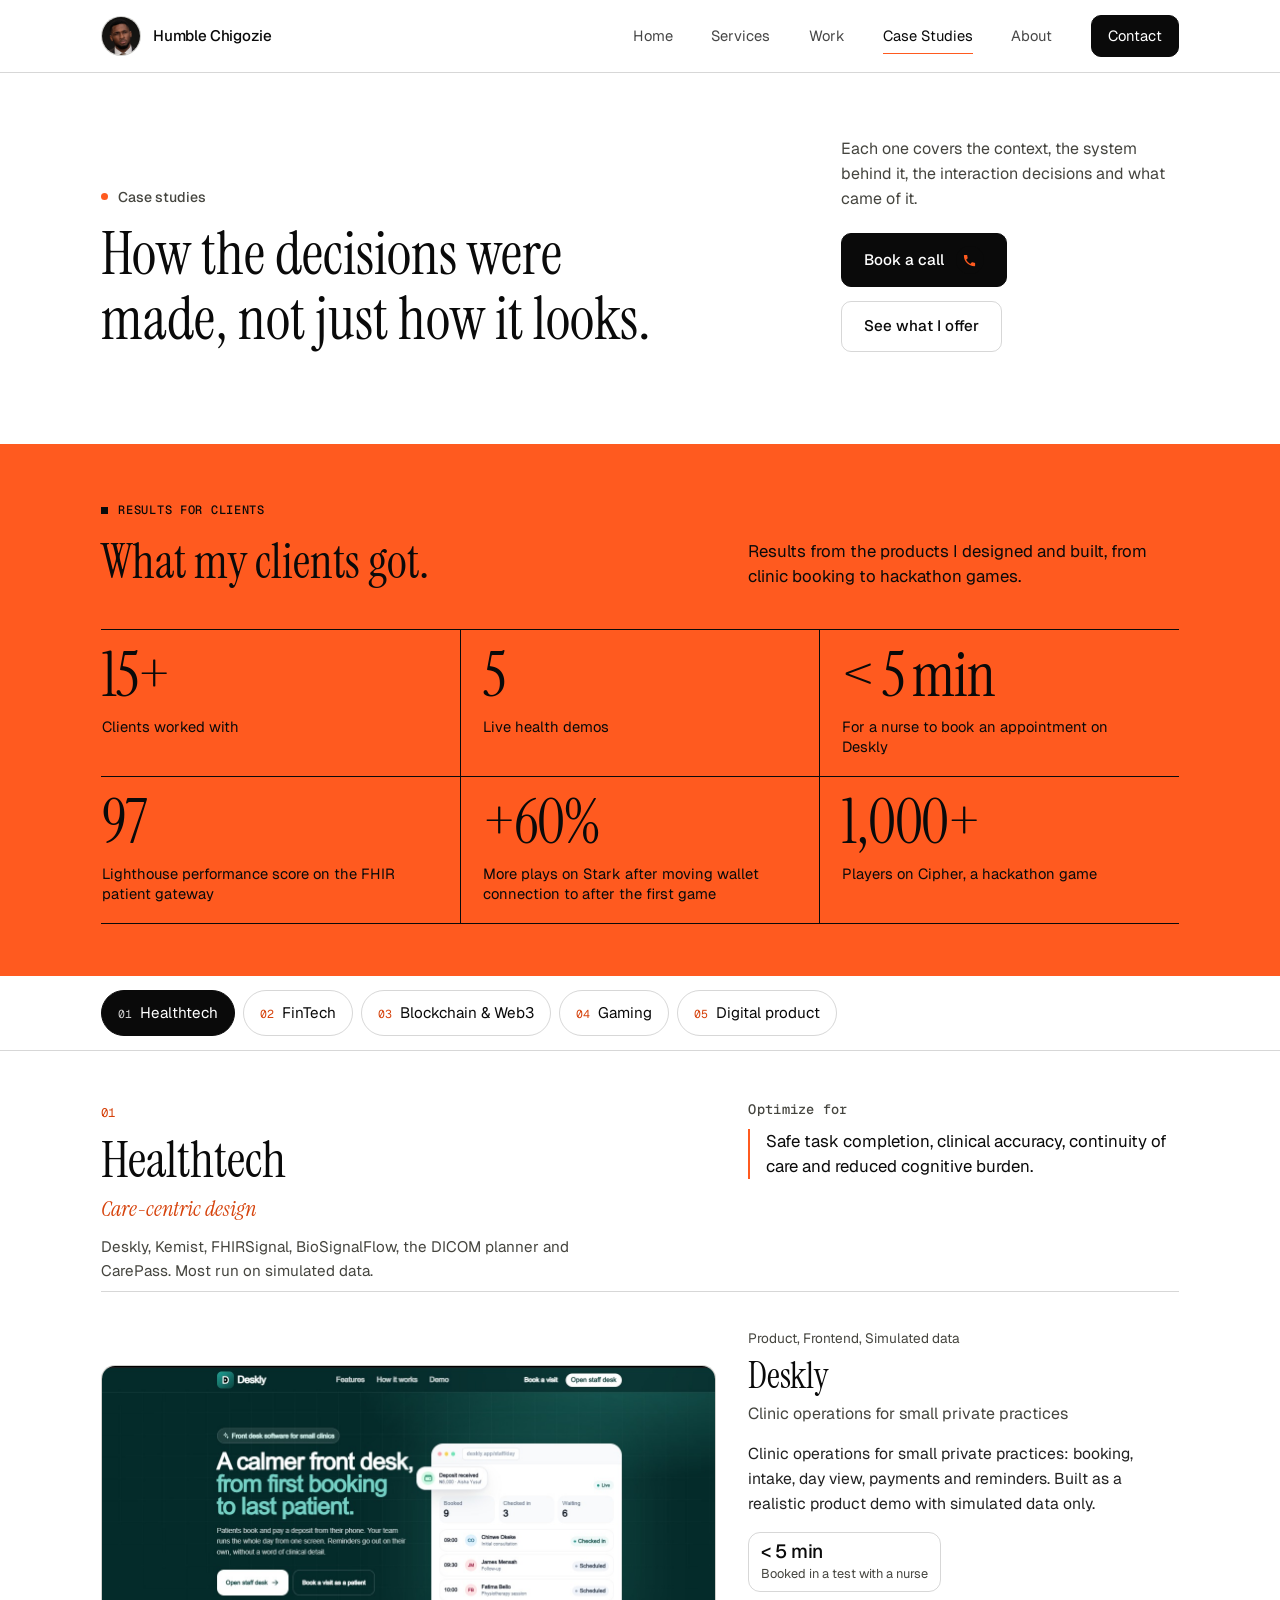
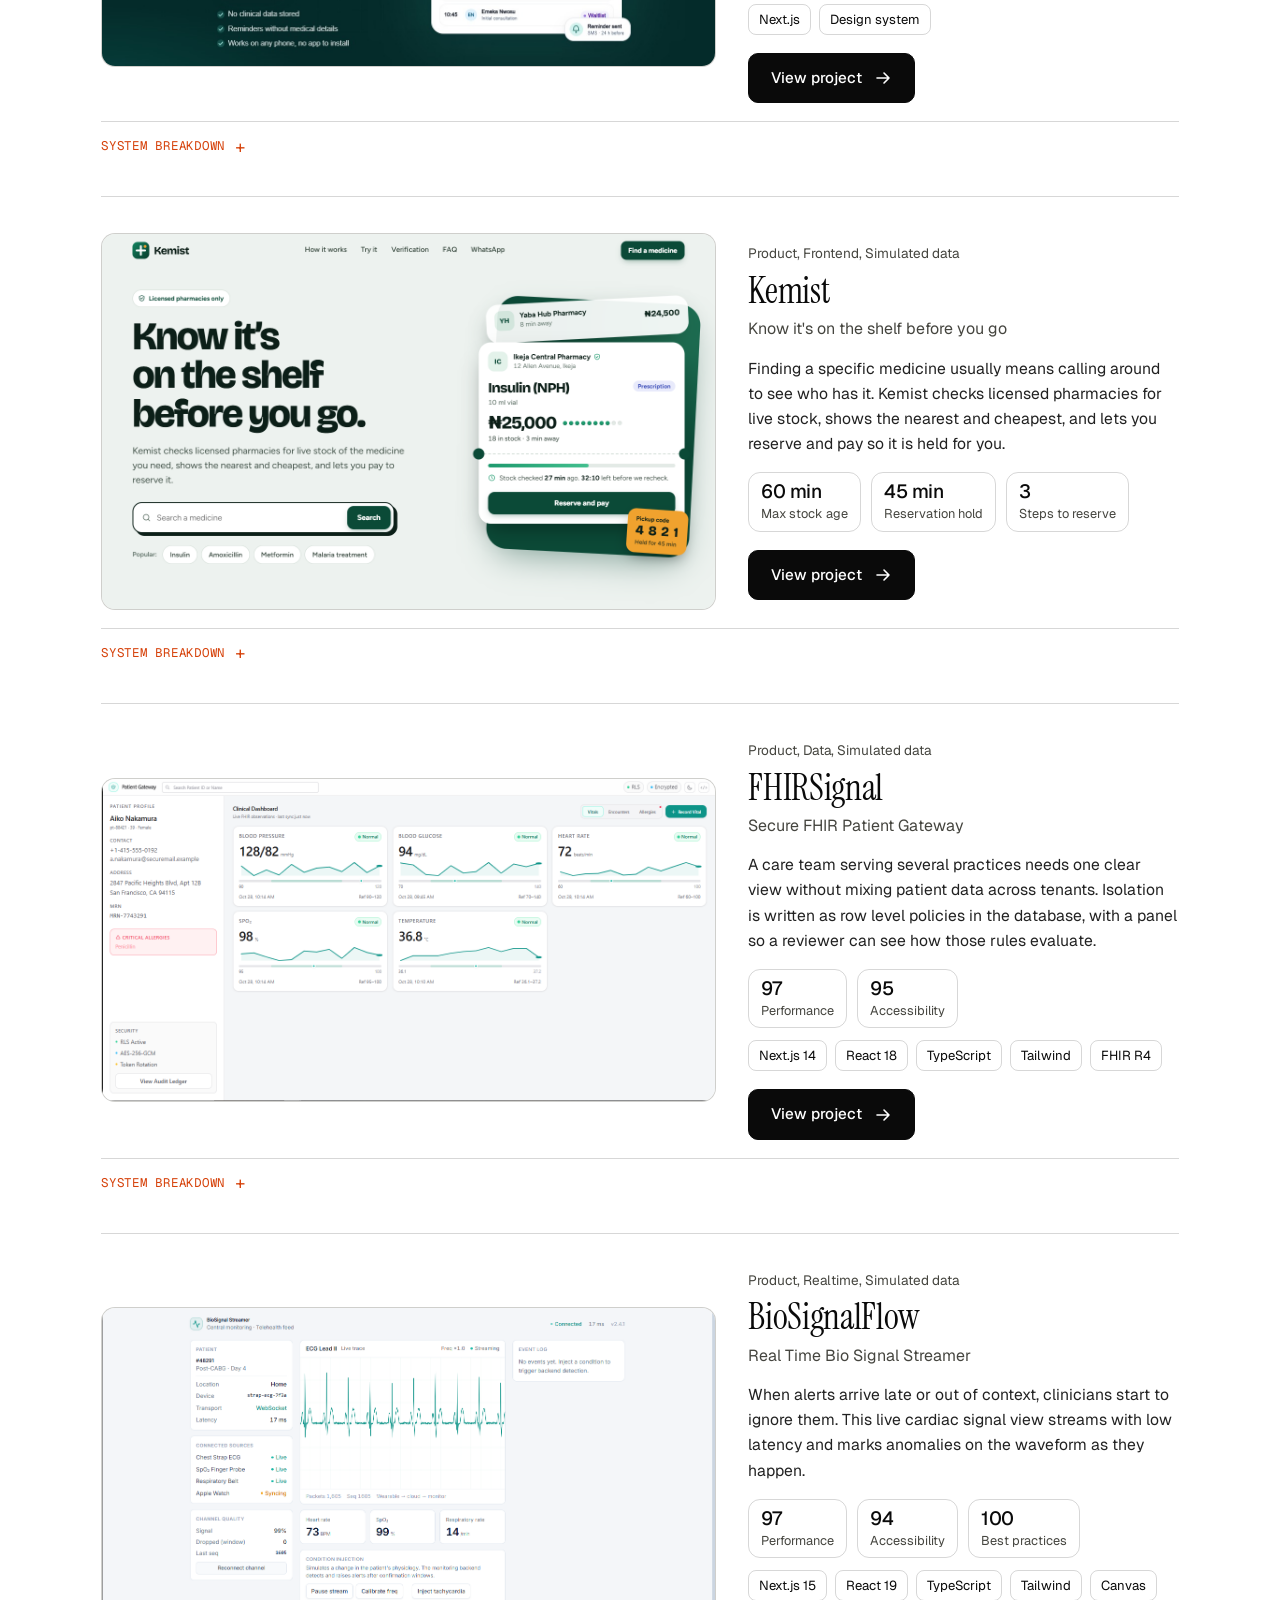
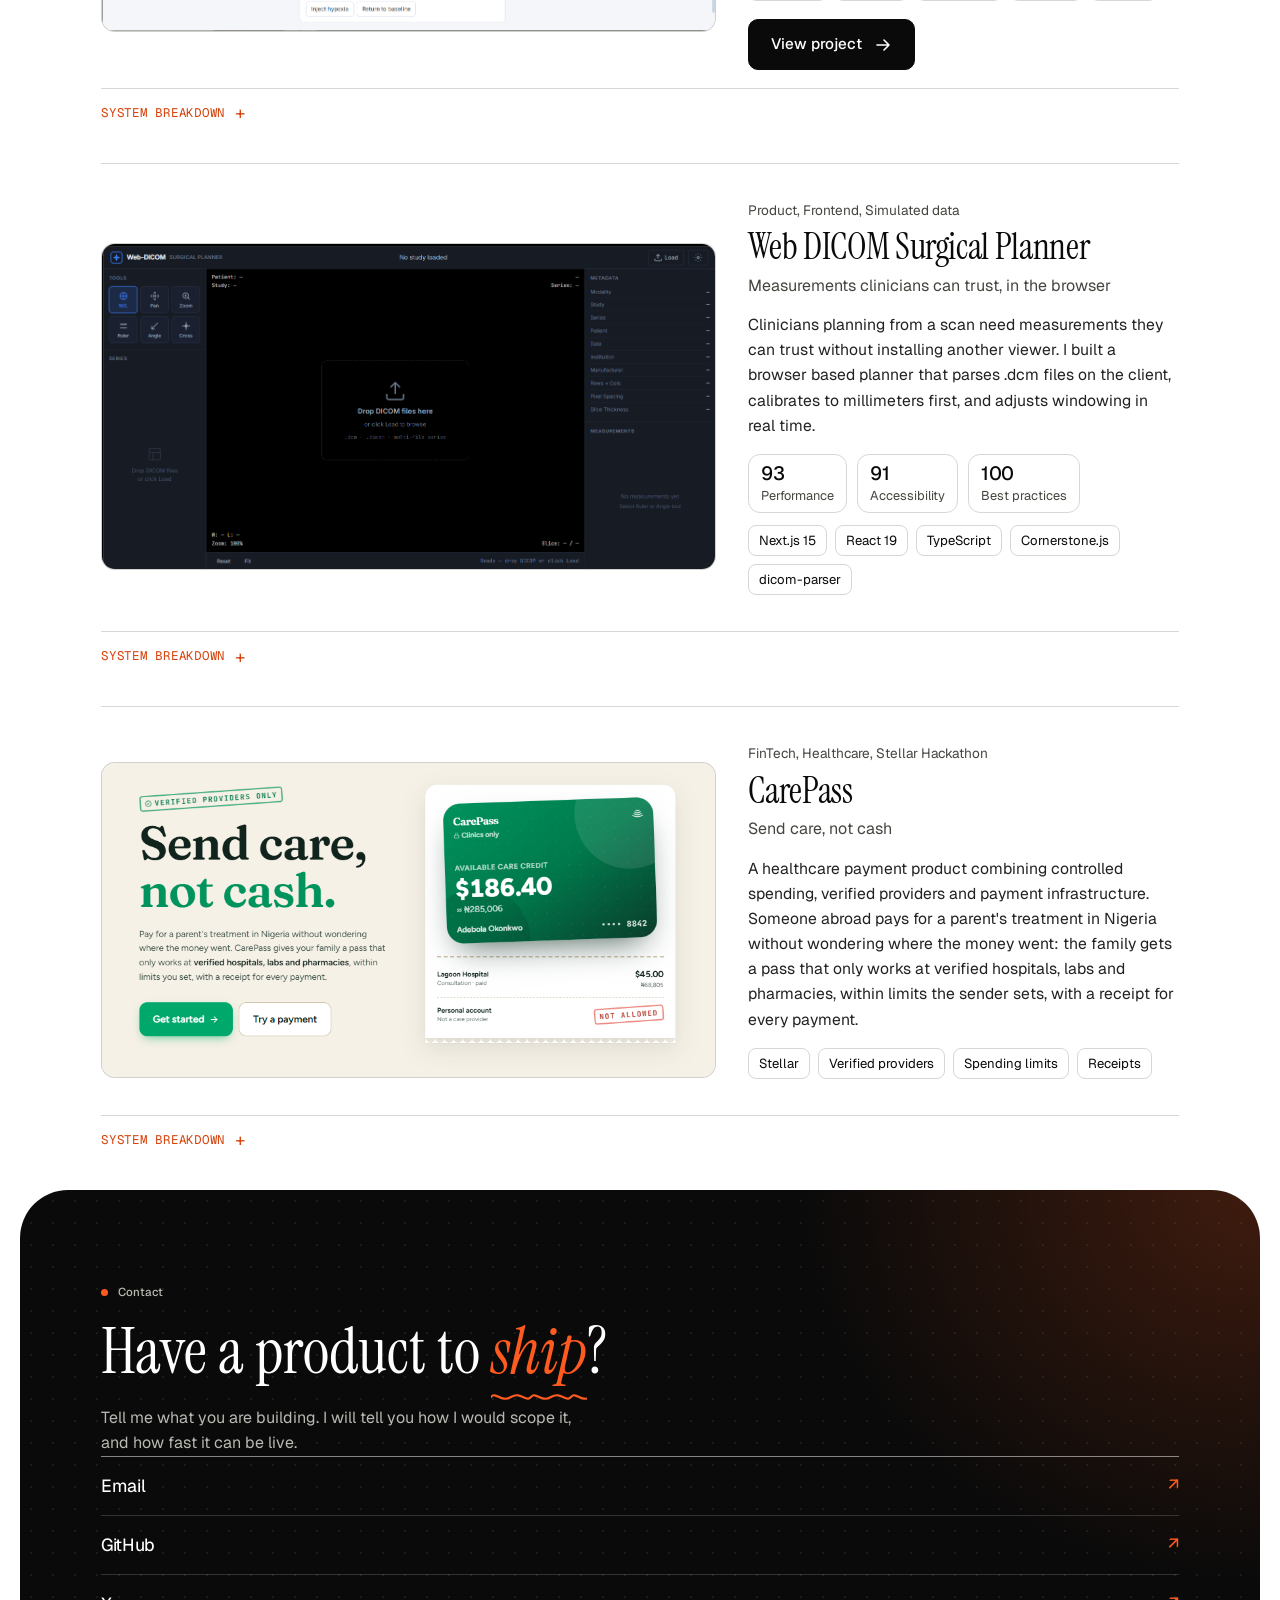
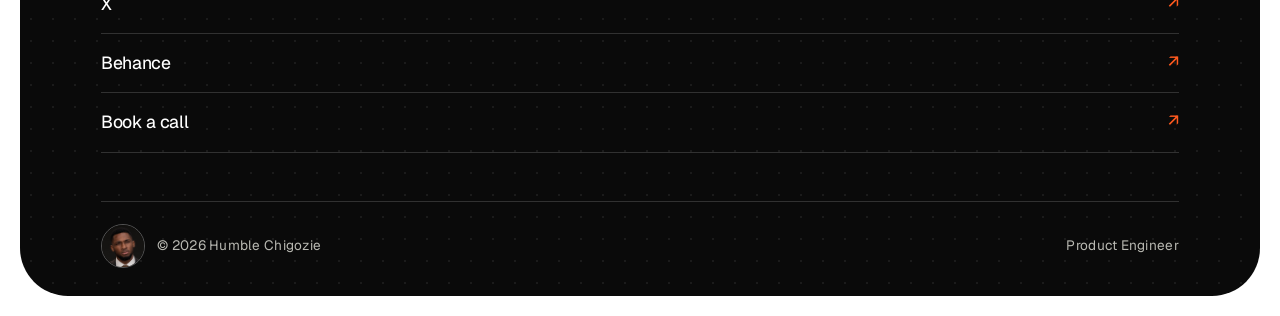
==== commit 96923fc3: "placeholder fix" ====
--- a/case-studies.html
+++ b/case-studies.html
@@ -5,12 +5,12 @@
 <meta name="viewport" content="width=device-width, initial-scale=1">
 <title>Case Studies | Humble Chigozie</title>
 <meta name="description" content="Product reasoning, architecture and engineering decisions behind ZAP FC, CIPHER, STARK, Wippo and healthcare products.">
-<link rel="canonical" href="https://YOUR-DOMAIN.com/case-studies.html">
+<link rel="canonical" href="https://zyrick.vercel.app/case-studies.html">
 <meta property="og:type" content="website">
 <meta property="og:title" content="Case Studies, Humble Chigozie">
 <meta property="og:description" content="Product reasoning, architecture and engineering decisions behind ZAP FC, CIPHER, STARK, Wippo and healthcare products.">
-<meta property="og:url" content="https://YOUR-DOMAIN.com/case-studies.html">
-<meta property="og:image" content="https://YOUR-DOMAIN.com/assets/portrait-hero.jpg">
+<meta property="og:url" content="https://zyrick.vercel.app/case-studies.html">
+<meta property="og:image" content="https://zyrick.vercel.app/assets/portrait-hero.jpg">
 <meta name="twitter:card" content="summary_large_image">
 <meta name="theme-color" content="#FFFFFF">
 <link rel="icon" type="image/png" sizes="32x32" href="assets/favicon-32.png">
@@ -20,7 +20,7 @@
 <link rel="preconnect" href="https://fonts.gstatic.com" crossorigin>
 <link href="https://fonts.googleapis.com/css2?family=Geist:wght@400;500;600;700&family=Geist+Mono:wght@400;500&family=Instrument+Serif:ital@0;1&display=swap" rel="stylesheet">
 <link rel="stylesheet" href="styles.css">
-<script type="application/ld+json">{"@context":"https://schema.org","@type":"Person","name":"Humble Chigozie","alternateName":"Zyrick","jobTitle":"Product Engineer","url":"https://YOUR-DOMAIN.com","image":"https://YOUR-DOMAIN.com/assets/portrait-hero.jpg","sameAs":["https://www.behance.net/zyrickux","https://github.com/0xZyrick","https://x.com/humblechigozie_"]}</script>
+<script type="application/ld+json">{"@context":"https://schema.org","@type":"Person","name":"Humble Chigozie","alternateName":"Zyrick","jobTitle":"Product Engineer","url":"https://zyrick.vercel.app","image":"https://zyrick.vercel.app/assets/portrait-hero.jpg","sameAs":["https://www.behance.net/zyrickux","https://github.com/0xZyrick","https://x.com/humblechigozie_"]}</script>
 </head>
 <body>
 <a class="skip" href="#main">Skip to content</a><header class="site-header">
@@ -44,7 +44,7 @@
     <h1>How the decisions were made, not just how it looks.</h1></div>
     <div class="head-aside">
     <p class="lede">Each one covers the context, the system behind it, the interaction decisions and what came of it.</p>
-    <div class="cta-row"><a class="btn btn-primary" href="https://calendly.com/humblechigozie/30min" target="_blank" rel="noopener noreferrer">Book a call</a><a class="btn btn-ghost" href="index.html#offer">See what I offer</a></div>
+    <div class="cta-row"><a class="btn btn-primary" href="https://calendly.com/humblechigozie/30min" target="_blank" rel="noopener noreferrer">Book a call <span class="ico" aria-hidden="true"><svg width="15" height="15" viewBox="0 0 24 24" fill="currentColor"><path d="M6.6 10.8a15.1 15.1 0 006.6 6.6l2.2-2.2a1 1 0 011-.25c1.1.37 2.3.57 3.6.57a1 1 0 011 1V20a1 1 0 01-1 1C10.6 21 3 13.4 3 4a1 1 0 011-1h3.5a1 1 0 011 1c0 1.25.2 2.45.57 3.6a1 1 0 01-.25 1L6.6 10.8z"/></svg></span></a><a class="btn btn-ghost" href="index.html#offer">See what I offer</a></div>
     </div>
   </div>
 </section>
--- a/styles.css
+++ b/styles.css
@@ -1700,3 +1700,11 @@
 }
 @media (max-width: 520px) { .plan-badge { width: 92px; height: 92px; right: -6px; top: -26px; } .plan-badge b { font-size: 1rem; } }
 .plan-wide .plan-for { color: rgba(10,10,10,.9); }
+
+/* v22: call icon on Book a call buttons; "1." step numbers */
+.btn .ico { display: inline-grid; place-items: center; flex: none; width: 28px; height: 28px; border-radius: 50%; background: #0A0A0A; color: #fff; }
+.btn-primary .ico, .plan-btn-ink .ico, .plan-btn-accent .ico { background: #0A0A0A; color: var(--accent); }
+.plan-btn-accent .ico { color: #fff; }
+.plan-btn-light .ico, .btn-accent .ico { background: var(--accent); color: #0A0A0A; }
+.btn:hover .ico { transform: none; }
+.how-list li::before { content: counter(step) "."; }
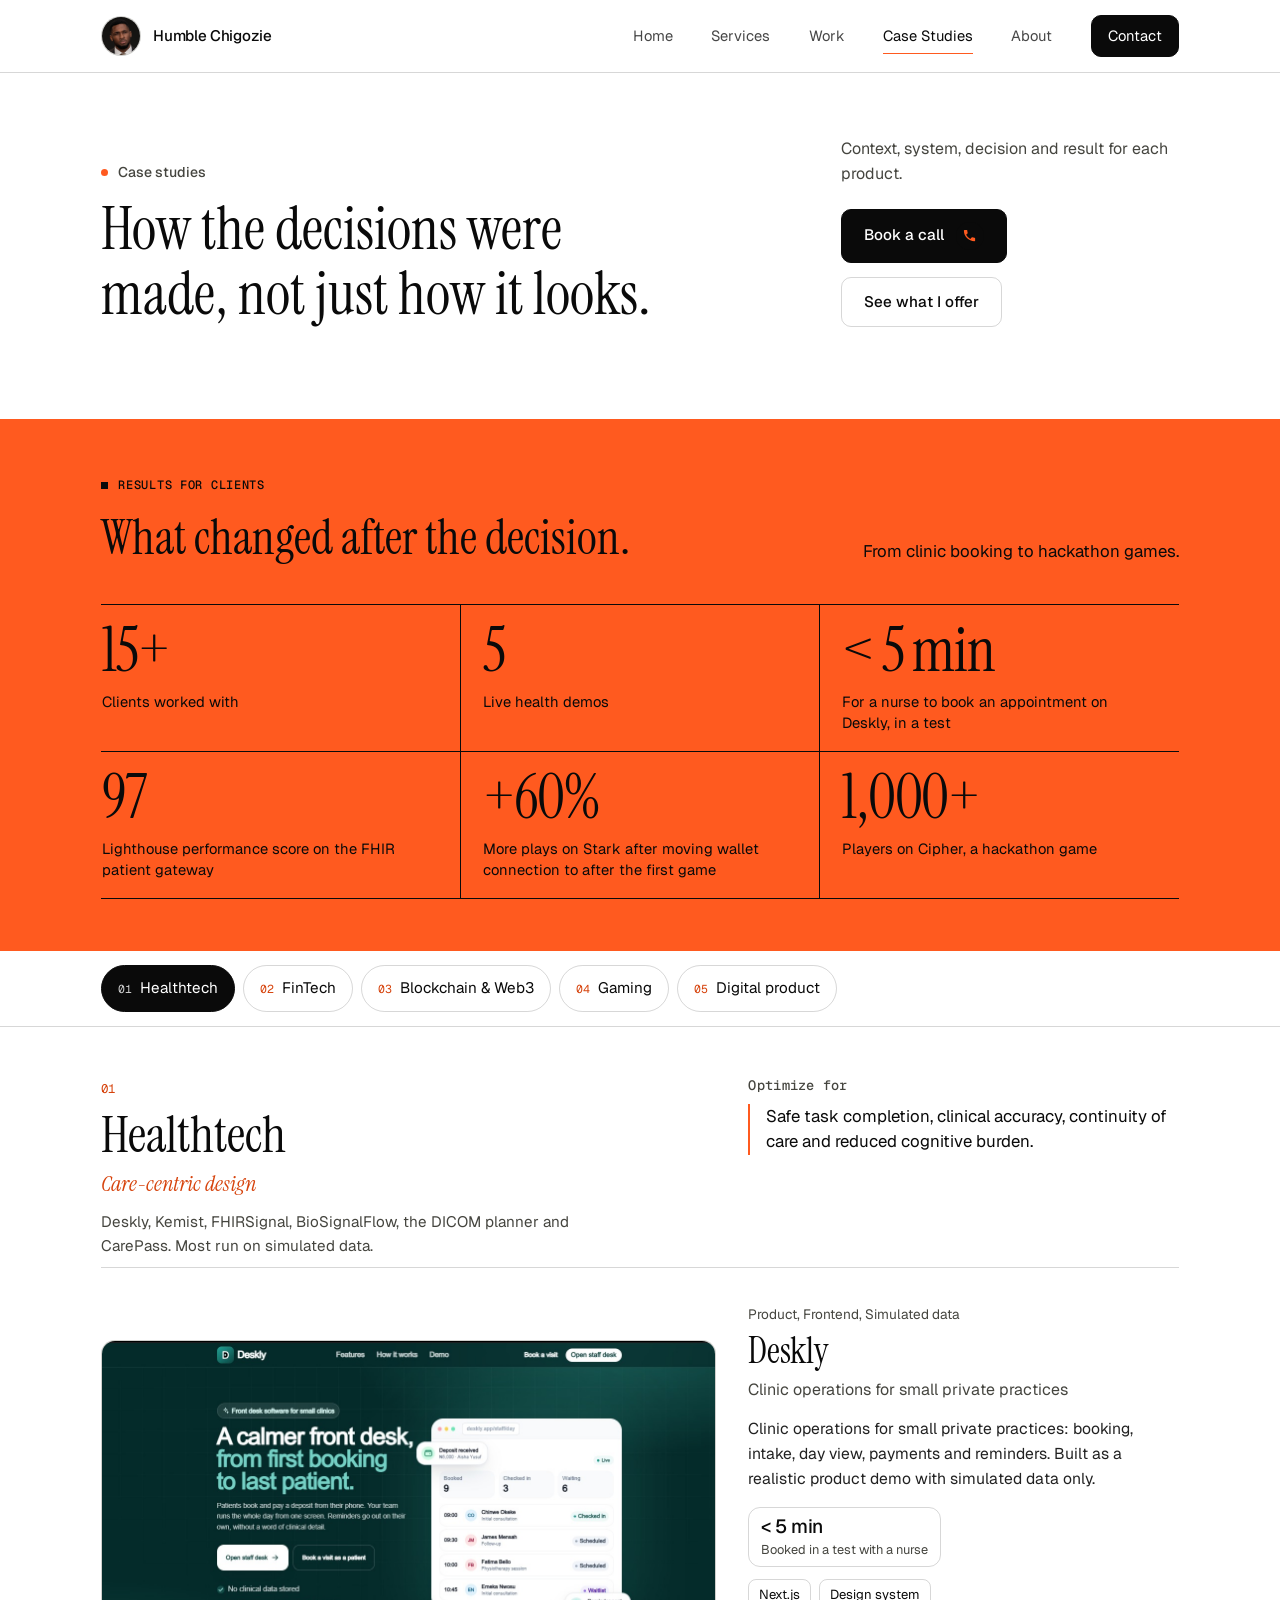
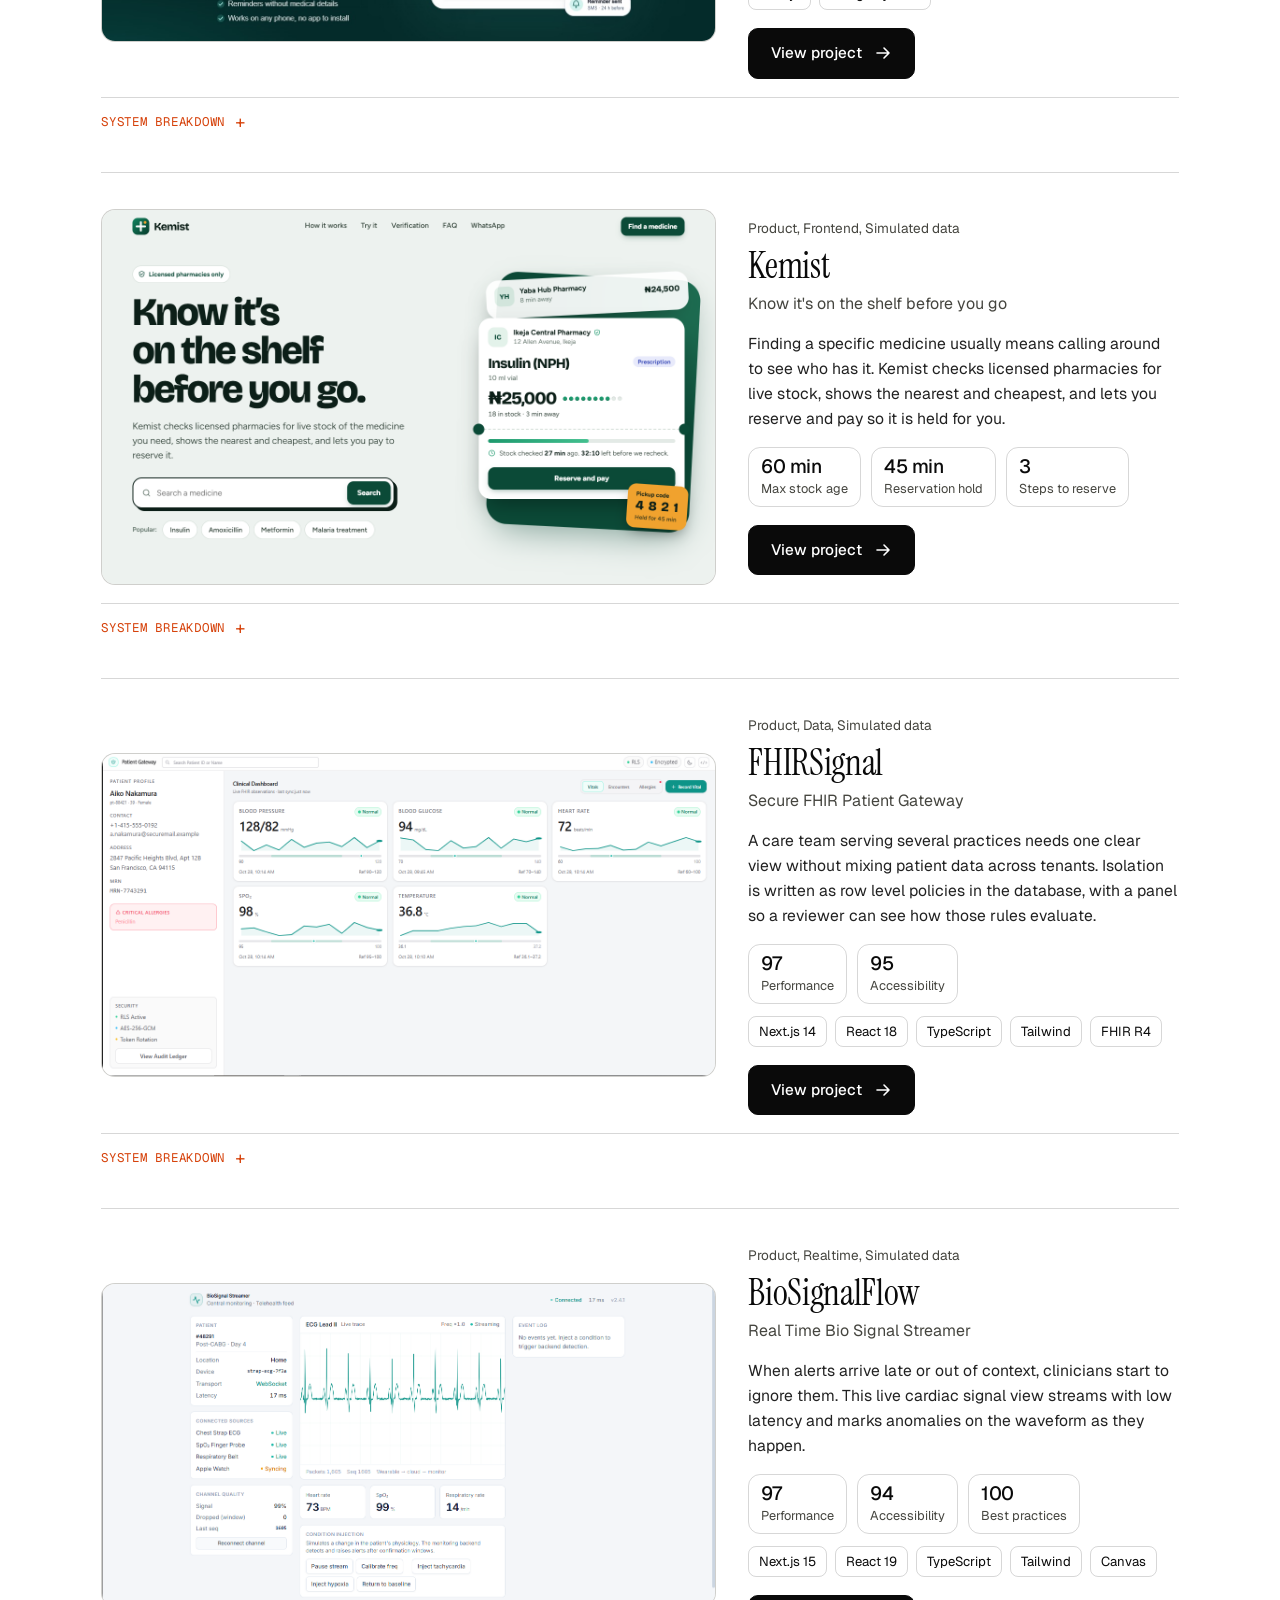
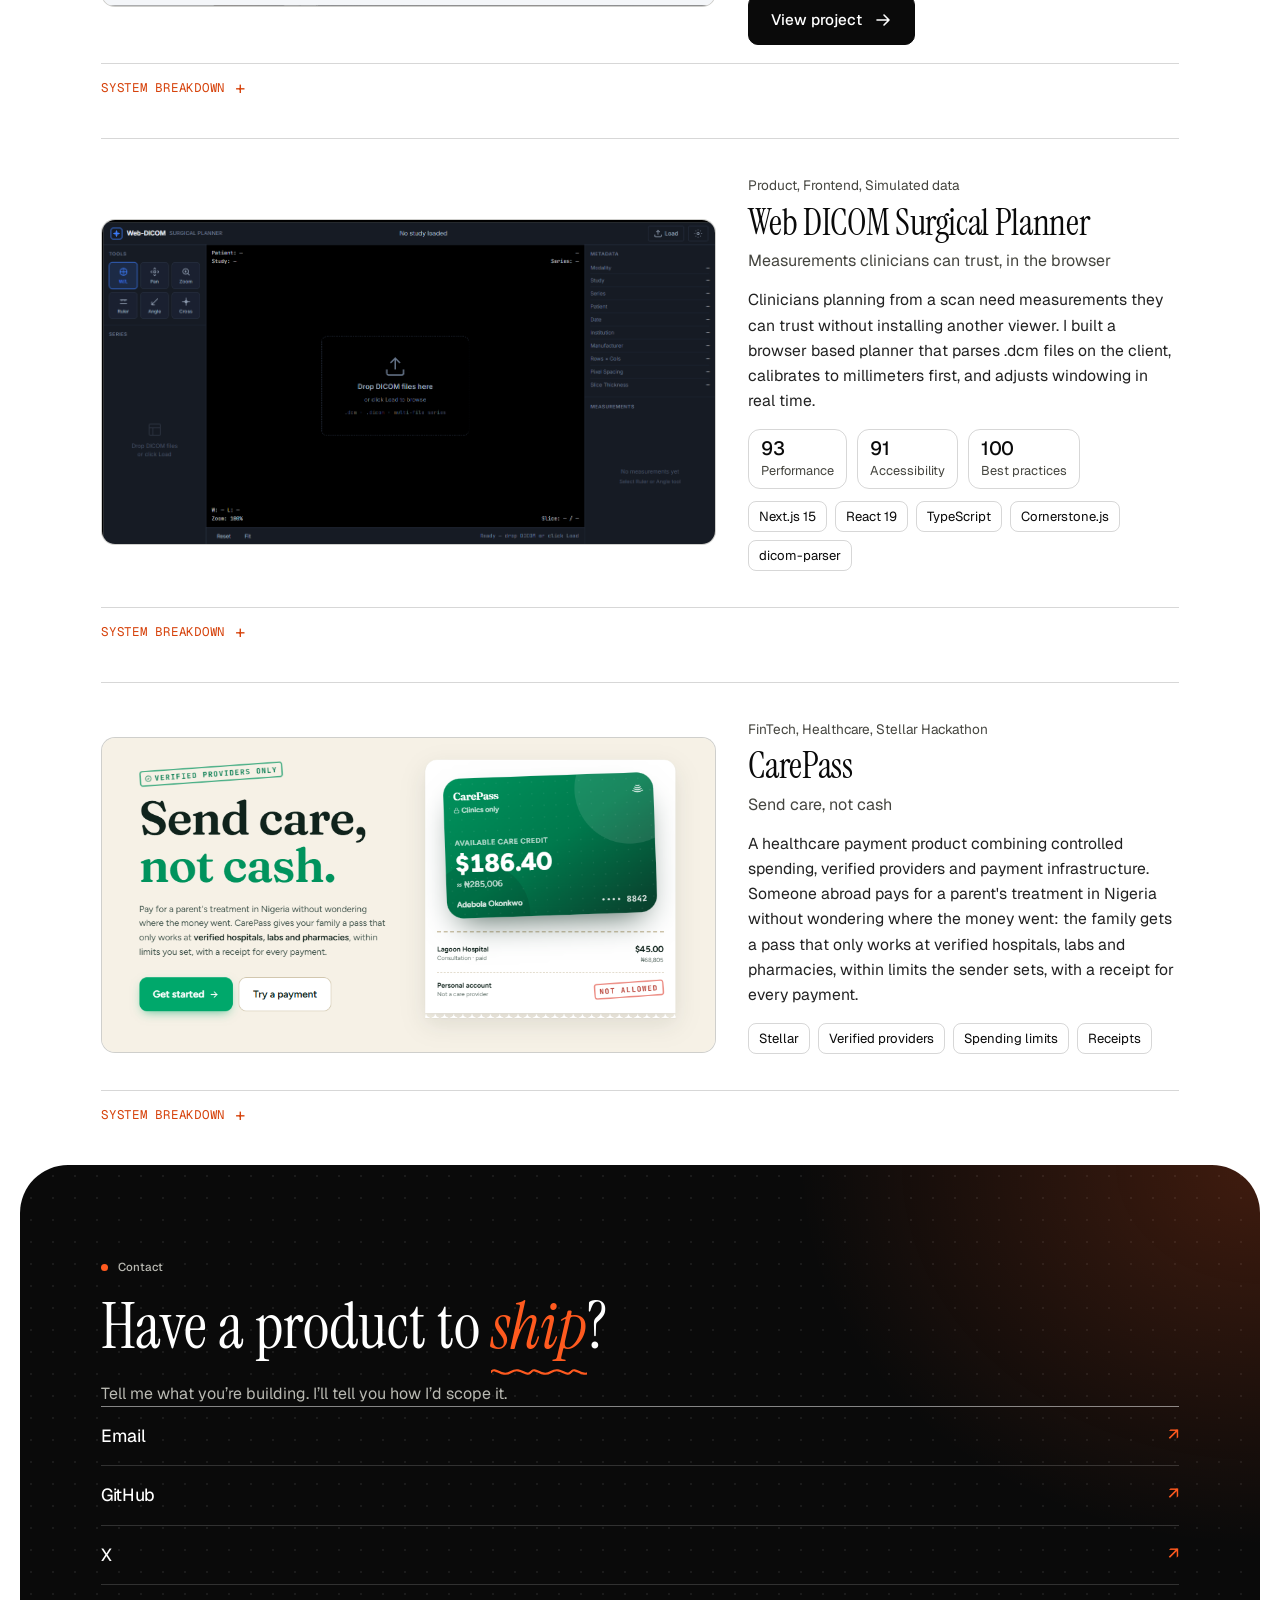
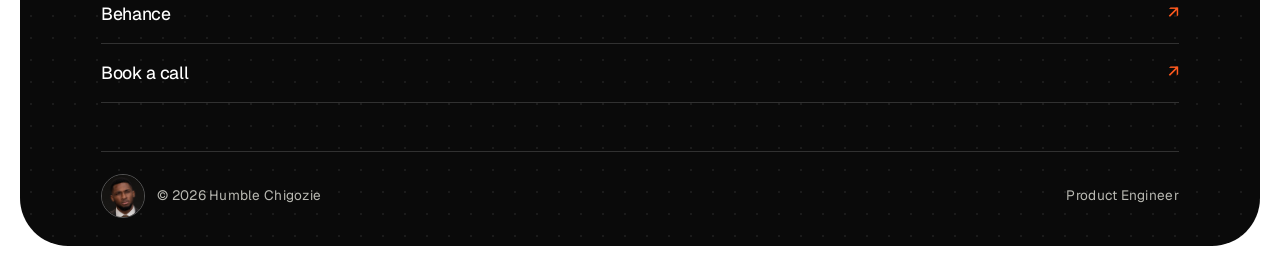
==== commit 0dbc4cb2: "corrected fix" ====
--- a/case-studies.html
+++ b/case-studies.html
@@ -4,11 +4,11 @@
 <meta charset="utf-8">
 <meta name="viewport" content="width=device-width, initial-scale=1">
 <title>Case Studies | Humble Chigozie</title>
-<meta name="description" content="Product reasoning, architecture and engineering decisions behind ZAP FC, CIPHER, STARK, Wippo and healthcare products.">
+<meta name="description" content="The UX, design and engineering decisions behind each product I shipped, and the result each one produced: bookings, plays, onboarding and retention.">
 <link rel="canonical" href="https://zyrick.vercel.app/case-studies.html">
 <meta property="og:type" content="website">
 <meta property="og:title" content="Case Studies, Humble Chigozie">
-<meta property="og:description" content="Product reasoning, architecture and engineering decisions behind ZAP FC, CIPHER, STARK, Wippo and healthcare products.">
+<meta property="og:description" content="The UX, design and engineering decisions behind each product I shipped, and the result each one produced: bookings, plays, onboarding and retention.">
 <meta property="og:url" content="https://zyrick.vercel.app/case-studies.html">
 <meta property="og:image" content="https://zyrick.vercel.app/assets/portrait-hero.jpg">
 <meta name="twitter:card" content="summary_large_image">
@@ -43,7 +43,7 @@
     <div class="head-main"><span class="eyebrow">Case studies</span>
     <h1>How the decisions were made, not just how it looks.</h1></div>
     <div class="head-aside">
-    <p class="lede">Each one covers the context, the system behind it, the interaction decisions and what came of it.</p>
+    <p class="lede">Context, system, decision and result for each product.</p>
     <div class="cta-row"><a class="btn btn-primary" href="https://calendly.com/humblechigozie/30min" target="_blank" rel="noopener noreferrer">Book a call <span class="ico" aria-hidden="true"><svg width="15" height="15" viewBox="0 0 24 24" fill="currentColor"><path d="M6.6 10.8a15.1 15.1 0 006.6 6.6l2.2-2.2a1 1 0 011-.25c1.1.37 2.3.57 3.6.57a1 1 0 011 1V20a1 1 0 01-1 1C10.6 21 3 13.4 3 4a1 1 0 011-1h3.5a1 1 0 011 1c0 1.25.2 2.45.57 3.6a1 1 0 01-.25 1L6.6 10.8z"/></svg></span></a><a class="btn btn-ghost" href="index.html#offer">See what I offer</a></div>
     </div>
   </div>
@@ -52,13 +52,13 @@
   <div class="wrap">
     <div class="head-split">
       <div class="head-main"><span class="eyebrow">Results for clients</span>
-      <h2 id="num-h">What my clients got.</h2></div>
-      <p class="head-aside">Results from the products I designed and built, from clinic booking to hackathon games.</p>
+      <h2 id="num-h">What changed after the decision.</h2></div>
+      <p class="head-aside">From clinic booking to hackathon games.</p>
     </div>
     <div class="num-clip"><div class="num-grid">
       <div class="num-cell"><b>15+</b><span>Clients worked with</span></div>
       <div class="num-cell"><b>5</b><span>Live health demos</span></div>
-      <div class="num-cell"><b>&lt; 5 min</b><span>For a nurse to book an appointment on Deskly</span></div>
+      <div class="num-cell"><b>&lt; 5 min</b><span>For a nurse to book an appointment on Deskly, in a test</span></div>
       <div class="num-cell"><b>97</b><span>Lighthouse performance score on the FHIR patient gateway</span></div>
       <div class="num-cell"><b>+60%</b><span>More plays on Stark after moving wallet connection to after the first game</span></div>
       <div class="num-cell"><b>1,000+</b><span>Players on Cipher, a hackathon game</span></div>
@@ -296,7 +296,7 @@
   <div class="wrap">
     <span class="eyebrow">Contact</span>
     <h2 id="contact-h">Have a product to <span class="accent-em">ship</span>?</h2>
-    <p class="lede">Tell me what you are building. I will tell you how I would scope it, and how fast it can be live.</p>
+    <p class="lede">Tell me what you’re building. I’ll tell you how I’d scope it.</p>
     <div class="contact-links">
       <a href="mailto:justzyrick@gmail.com">Email</a>
       <a href="https://github.com/0xZyrick" target="_blank" rel="noopener noreferrer">GitHub</a>
--- a/styles.css
+++ b/styles.css
@@ -1708,3 +1708,61 @@
 .plan-btn-light .ico, .btn-accent .ico { background: var(--accent); color: #0A0A0A; }
 .btn:hover .ico { transform: none; }
 .how-list li::before { content: counter(step) "."; }
+
+
+/* v24: leaner homepage */
+.more-note { margin-top: clamp(28px, 4vw, 44px); color: var(--muted); font-size: 1rem; }
+.more-note .link { color: var(--ink); white-space: nowrap; }
+.numbers .head-split { grid-template-columns: 1fr; }
+.numbers .head-main { grid-column: 1 / -1; }
+
+/* v25: visual problem stage + about card */
+.problem h2 { margin-top: 14px; max-width: 26ch; }
+.prob-stage { display: grid; grid-template-columns: minmax(0, 1.05fr) minmax(0, 1.25fr) minmax(0, .8fr); gap: clamp(24px, 4vw, 56px); align-items: center; margin-top: clamp(36px, 6vw, 72px); }
+.prob-list { display: grid; gap: 4px; }
+.prob-item { all: unset; box-sizing: border-box; cursor: pointer; display: block; position: relative; padding: 10px 0 10px 34px; font-family: var(--font-display); font-size: clamp(1.3rem, 2.1vw, 1.75rem); line-height: 1.15; letter-spacing: -.02em; color: #8a8d86; transition: color .3s var(--ease); }
+.prob-item b { position: absolute; left: 0; top: .5em; color: var(--accent); font-size: 1.1rem; opacity: 0; transform: scale(.5) rotate(-40deg); transition: opacity .3s, transform .4s var(--ease); }
+.prob-item:hover { color: var(--ink); }
+.prob-item.is-on { color: var(--ink); }
+.prob-item.is-on b { opacity: 1; transform: none; }
+.prob-item:focus-visible { outline: 2px solid var(--accent-ink); outline-offset: 4px; border-radius: 6px; }
+.prob-stack { position: relative; width: 100%; max-width: 520px; margin-inline: auto; aspect-ratio: 5 / 4; }
+.pcard { position: absolute; inset: 0; margin: 0; overflow: hidden; background: #101311; border: 3px solid var(--ink); border-radius: 22px; transition: transform .6s var(--ease), opacity .4s; will-change: transform; }
+.pcard img { width: 100%; height: 100%; object-fit: cover; }
+.pcard-contain img { object-position: 50% 6%; transform: scale(1.07); transform-origin: 50% 0; }
+.pcard[data-pos="0"] { transform: none; z-index: 3; }
+.pcard[data-pos="1"] { transform: translate(-9%, 4%) rotate(-7deg) scale(.95); z-index: 2; }
+.pcard[data-pos="2"] { transform: translate(9%, -3%) rotate(6deg) scale(.93); z-index: 1; }
+.prob-fix { max-width: 28ch; }
+.prob-fix .label { display: block; margin-bottom: 8px; color: var(--accent-ink); }
+.prob-fix p { font-weight: 500; line-height: 1.4; }
+@media (max-width: 900px) {
+  .prob-stage { grid-template-columns: 1fr; }
+  .prob-stack { max-width: 440px; }
+  .prob-fix { max-width: none; text-align: center; }
+}
+@media (prefers-reduced-motion: reduce) { .pcard, .prob-item, .prob-item b { transition: none; } }
+
+.about-card { background: #101311; color: #F4F1E9; border-radius: 28px; padding: clamp(40px, 6vw, 84px) clamp(20px, 4vw, 56px); text-align: center; }
+.about-card h2 { color: #F4F1E9; font-size: clamp(2rem, 4.4vw, 3.4rem); }
+.about-card .hl { color: var(--accent); font-style: italic; }
+.about-photos { display: flex; justify-content: center; align-items: flex-start; margin: clamp(32px, 5vw, 56px) auto clamp(28px, 4vw, 44px); padding-bottom: 28px; }
+.aph { position: relative; margin: 0; width: clamp(150px, 24vw, 240px); aspect-ratio: 4 / 5; overflow: hidden; border-radius: 22px; border: 3px solid #F4F1E9; background: #000; }
+.aph img { width: 100%; height: 100%; object-fit: cover; filter: grayscale(1) contrast(1.05); }
+.aph-a { transform: rotate(-6deg); z-index: 1; }
+.aph-b { transform: rotate(5deg); z-index: 2; margin: 28px 0 0 -34px; border-color: var(--accent); }
+.aph-b img { object-position: 37% 40%; }
+.aph-icons { position: absolute; top: 10px; left: 10px; z-index: 2; display: flex; gap: 4px; }
+.aph-icons a { text-decoration: none; padding: 4px 9px; border-radius: 999px; background: #101311; color: #F4F1E9; border: 1.5px solid #F4F1E9; font-size: .62rem; font-weight: 600; letter-spacing: .06em; text-transform: uppercase; }
+.aph-icons a:hover { background: var(--accent); color: #101311; border-color: #101311; }
+.aph-tags { position: absolute; left: 10px; right: 10px; bottom: 10px; z-index: 2; display: flex; flex-wrap: wrap; gap: 6px; }
+.aph-tags span { padding: 5px 10px; border-radius: 999px; background: #F4F1E9; color: #101311; border: 1.5px solid #101311; font-size: .62rem; font-weight: 700; letter-spacing: .06em; text-transform: uppercase; }
+.aph-tags .alt { background: #101311; color: #F4F1E9; border-color: #F4F1E9; }
+.about-copy { display: grid; gap: 14px; max-width: 56ch; margin-inline: auto; }
+.about-copy p { color: #d9d6cd; line-height: 1.55; }
+.about-card .trust-h { margin: clamp(32px, 5vw, 52px) 0 14px; color: #F4F1E9; }
+.about-card .trust-list { border-top: 1px solid rgba(244,241,233,.18); margin: 0 auto; max-width: 900px; text-align: center; }
+.about-card .trust-list b { color: #F4F1E9; }
+.about-card .trust-list span { color: #A9ADA6; }
+@media (max-width: 700px) { .about-card .trust-list { grid-template-columns: 1fr; } .aph-b { margin-left: -24px; } }
+.problem { overflow-x: clip; }
